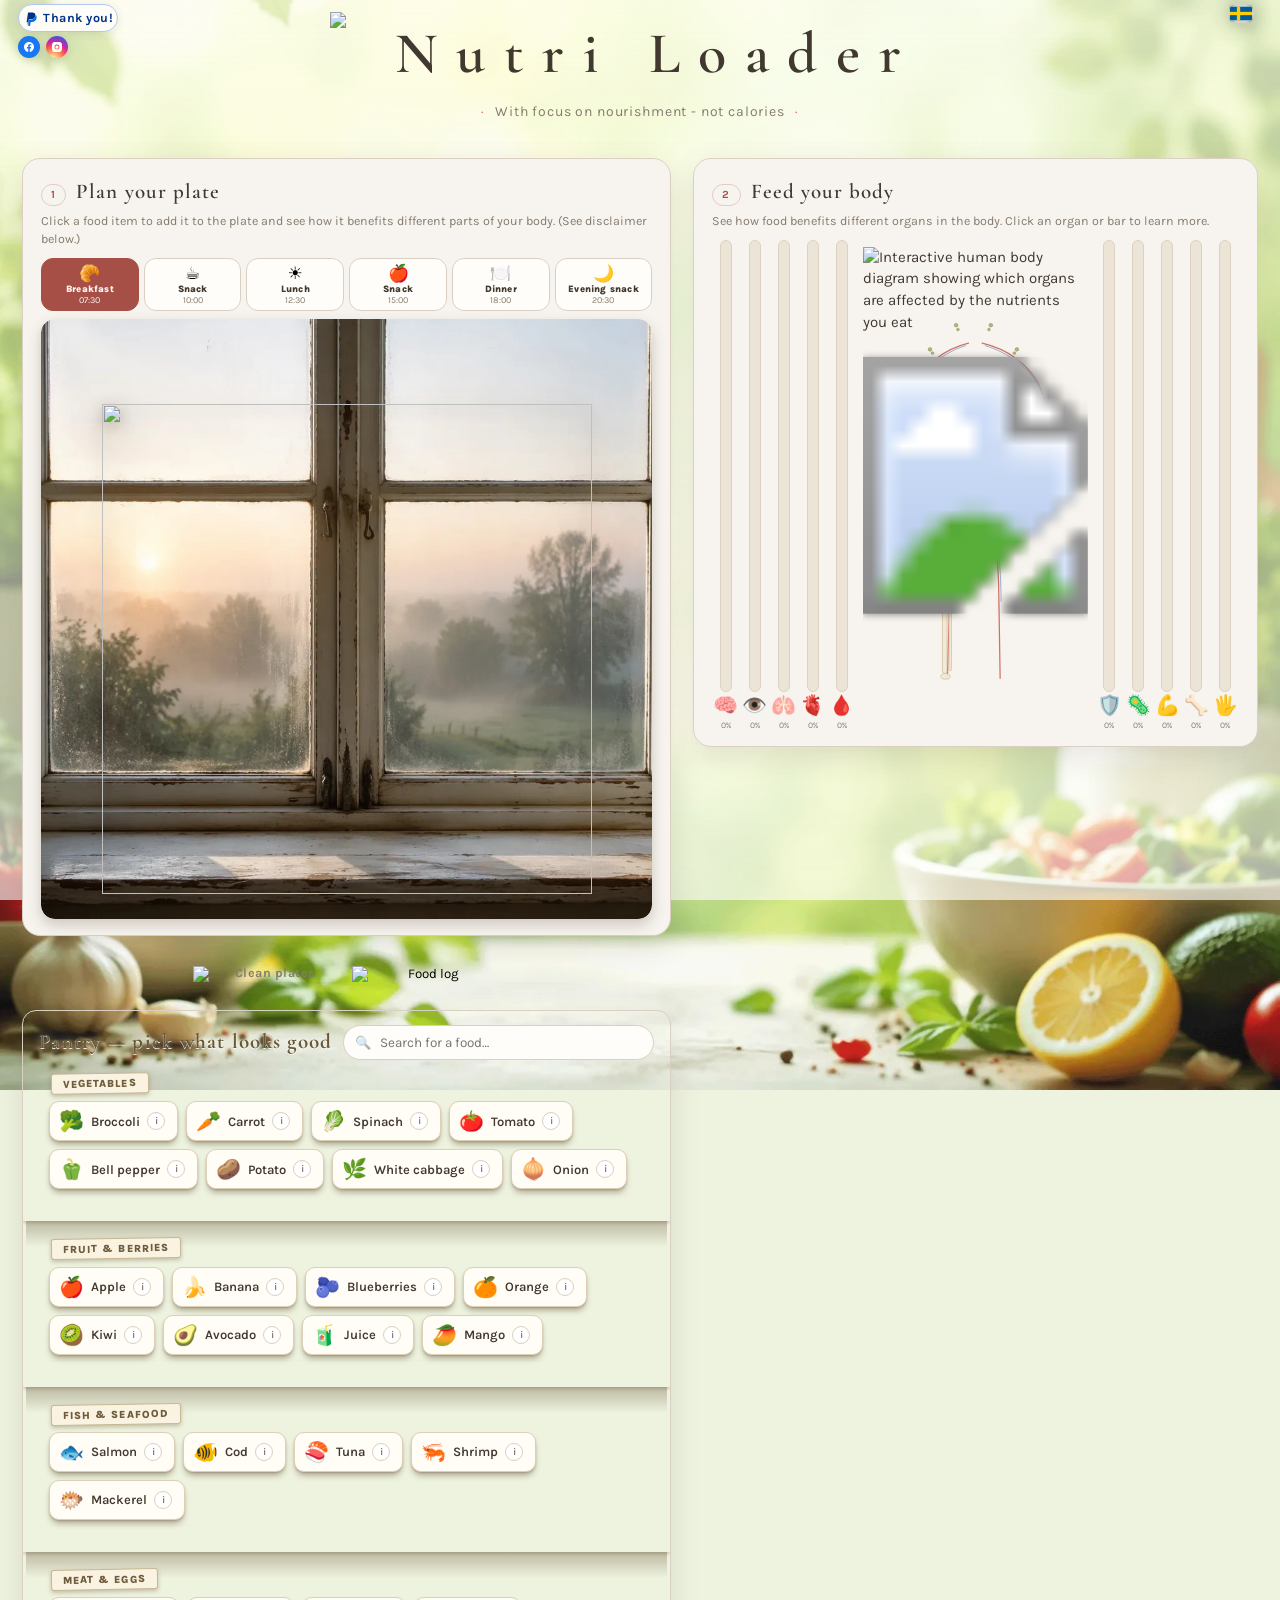
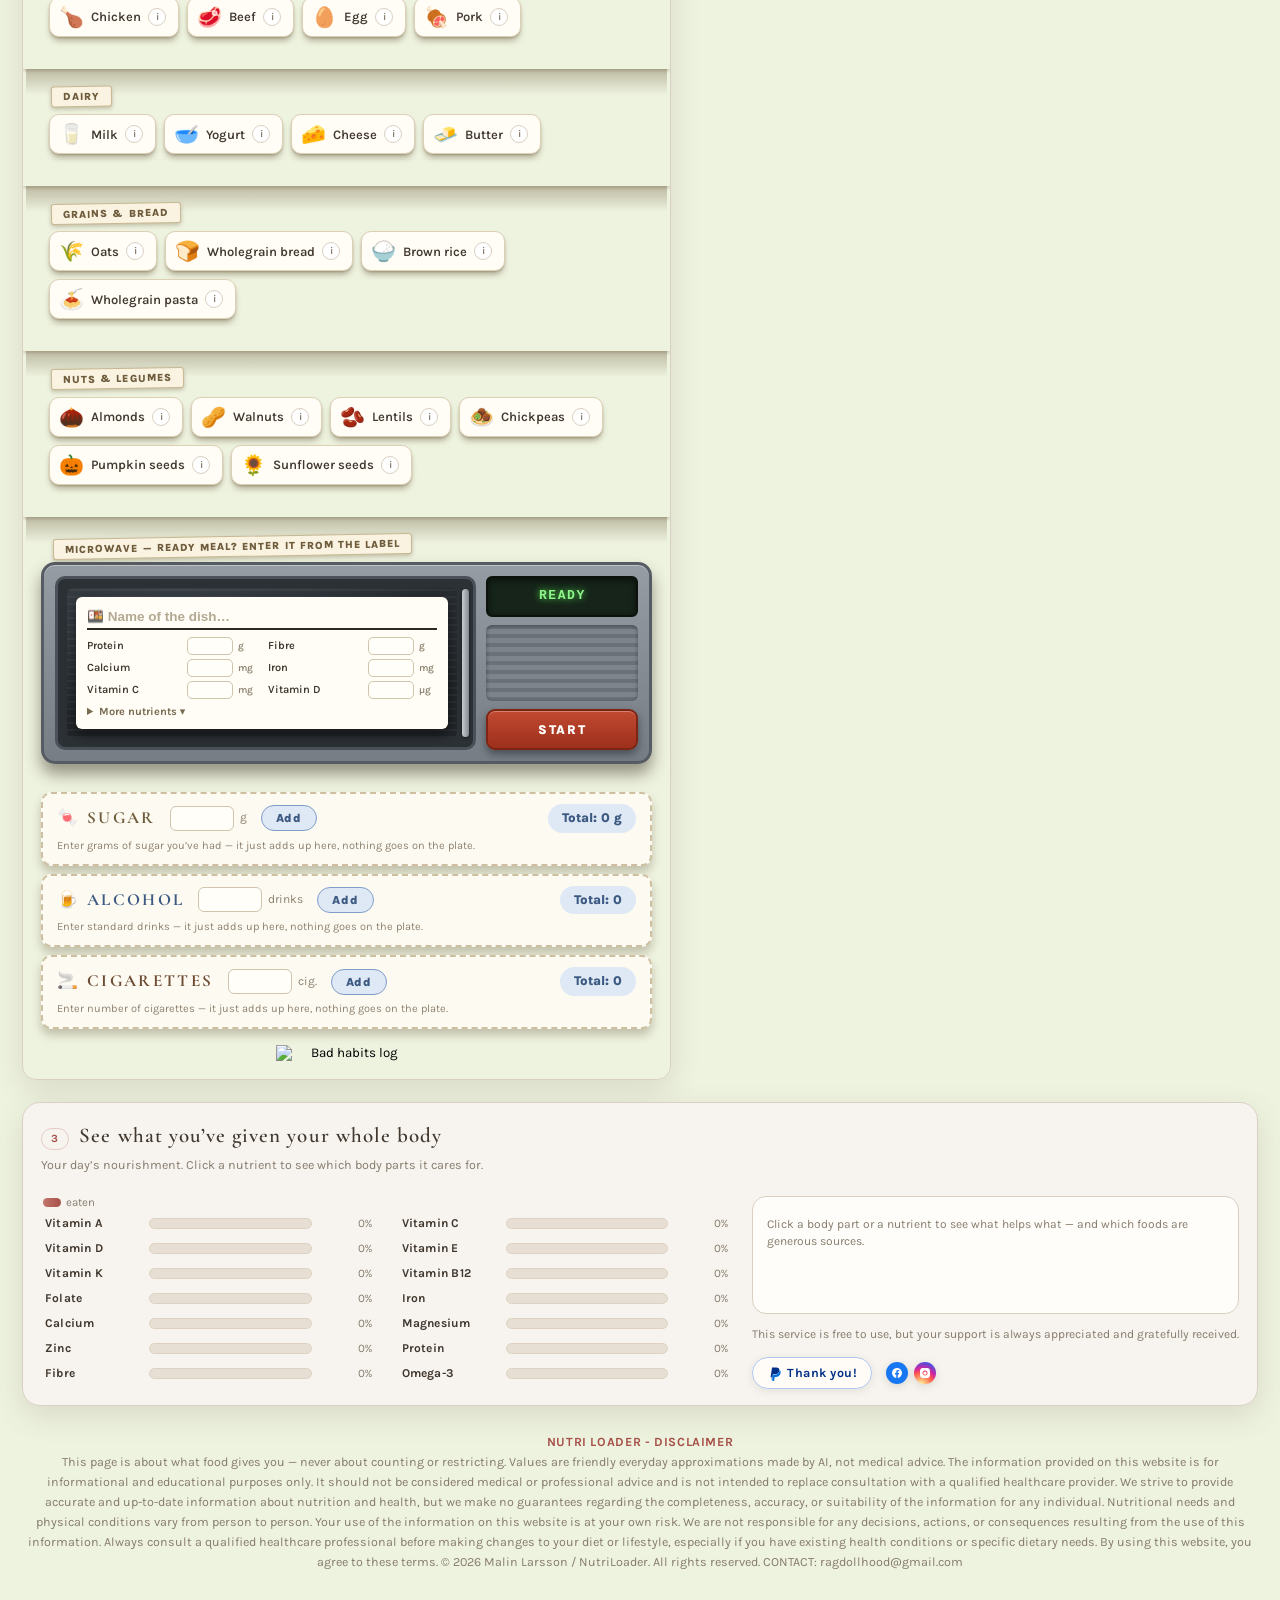
==== index.html @ 76c41213 "Update index.html" ====
<!DOCTYPE html>
<html lang="en" prefix="og: https://ogp.me/ns#">
<head>
<meta charset="UTF-8">
<meta name="viewport" content="width=device-width, initial-scale=1.0">

<!-- ═══════════════════════════════════════════════
     PRIMARY SEO
════════════════════════════════════════════════ -->
<title>NutriLoader – Track Nutrients, Plan Meals & Learn What Food Does to Your Body</title>
<meta name="description" content="NutriLoader is a free nutrition tracker and meal planner. See exactly what nutrients you consume, plan your daily meals, and discover how different foods affect your organs and body — all in one visual, interactive tool.">
<meta name="keywords" content="nutrition tracker, meal planner, nutrient calculator, food nutrition, daily nutrition, macros tracker, vitamins minerals, healthy eating, food diary, calorie tracker, body nutrition, organ health, nutrition education, free nutrition app">
<meta name="author" content="NutriLoader">
<meta name="robots" content="index, follow, max-snippet:-1, max-image-preview:large, max-video-preview:-1">
<link rel="canonical" href="https://www.nutriloader.com">

<!-- ═══════════════════════════════════════════════
     OPEN GRAPH (Facebook, LinkedIn, iMessage, etc.)
════════════════════════════════════════════════ -->
<meta property="og:type" content="website">
<meta property="og:site_name" content="NutriLoader">
<meta property="og:title" content="NutriLoader – Track Nutrients & Learn What Food Does to Your Body">
<meta property="og:description" content="Track your daily nutrient intake, plan meals, and see how food affects your body — organs, vitamins, minerals and more. Free and visual.">
<meta property="og:url" content="https://www.nutriloader.com">
<meta property="og:image" content="https://www.nutriloader.com/images/preview.jpg?v=5">
     <meta property="og:image:url" content="https://www.nutriloader.com/images/preview.jpg?v=5">
     <meta property="og:image:type" content="image/jpeg">
<meta property="og:image:width" content="1200">
<meta property="og:image:height" content="630">
<meta property="og:image:alt" content="NutriLoader – Visual Nutrition Tracker and Meal Planner">
<meta property="og:locale" content="en_US">
<meta property="og:locale:alternate" content="sv_SE">

<!-- ═══════════════════════════════════════════════
     TWITTER / X CARD
════════════════════════════════════════════════ -->
<meta name="twitter:card" content="summary_large_image">
<meta name="twitter:site" content="@nutriloader">
<meta name="twitter:title" content="NutriLoader – Track Nutrients & Learn What Food Does to Your Body">
<meta name="twitter:description" content="Visual nutrition tracker and meal planner. See exactly what nutrients you consume and how food affects your body.">
<meta name="twitter:image" content="https://www.nutriloader.com/images/preview.jpg">
<meta name="twitter:image:alt" content="NutriLoader – Visual Nutrition Tracker and Meal Planner">

<!-- ═══════════════════════════════════════════════
     FAVICONS & ICONS
════════════════════════════════════════════════ -->
<link rel="icon" type="image/png" href="/images/icon.png?v=2">
<link rel="shortcut icon" href="/images/icon.png?v=2">
<link rel="apple-touch-icon" href="/images/icon.png?v=2">
<meta name="msapplication-TileImage" content="/images/icon.png?v=2">
<meta name="msapplication-TileColor" content="#c2766e">
<meta name="theme-color" content="#e9e4dd">

<!-- ═══════════════════════════════════════════════
     STRUCTURED DATA – WebApplication (JSON-LD)
════════════════════════════════════════════════ -->
<script type="application/ld+json">
{
  "@context": "https://schema.org",
  "@type": "WebApplication",
  "name": "NutriLoader",
  "url": "https://www.nutriloader.com",
  "logo": "https://www.nutriloader.com/images/icon.png",
  "image": "https://www.nutriloader.com/images/preview.jpg",
  "description": "NutriLoader is a free, interactive nutrition tracker and meal planner. Track your daily nutrient intake, plan meals by time of day, and learn how different foods affect your organs and body.",
  "applicationCategory": "HealthApplication",
  "operatingSystem": "All",
  "offers": {
    "@type": "Offer",
    "price": "0",
    "priceCurrency": "USD"
  },
  "featureList": [
    "Daily nutrient intake tracking",
    "Meal planning by time of day",
    "Visual organ body map",
    "Macro and micronutrient breakdown",
    "Vitamin and mineral tracking",
    "Food search and pantry",
    "Interactive body effects visualization"
  ],
  "inLanguage": ["en", "sv"],
  "publisher": {
    "@type": "Organization",
    "name": "NutriLoader",
    "url": "https://www.nutriloader.com",
    "logo": "https://www.nutriloader.com/images/icon.png"
  }
}
</script>

<!-- ═══════════════════════════════════════════════
     STRUCTURED DATA – FAQPage (JSON-LD)
════════════════════════════════════════════════ -->
<script type="application/ld+json">
{
  "@context": "https://schema.org",
  "@type": "FAQPage",
  "mainEntity": [
    {
      "@type": "Question",
      "name": "What is NutriLoader?",
      "acceptedAnswer": {
        "@type": "Answer",
        "text": "NutriLoader is a free, visual nutrition tracker and meal planner. You can add foods to your daily plate, see a full nutrient breakdown, and learn how those nutrients affect different organs in your body."
      }
    },
    {
      "@type": "Question",
      "name": "What nutrients does NutriLoader track?",
      "acceptedAnswer": {
        "@type": "Answer",
        "text": "NutriLoader tracks macronutrients (protein, carbohydrates, fat, fiber, sugar) as well as micronutrients including vitamins (A, B1, B2, B6, B12, C, D, E, K, folate) and minerals (iron, calcium, magnesium, potassium, zinc, selenium)."
      }
    },
    {
      "@type": "Question",
      "name": "Is NutriLoader free to use?",
      "acceptedAnswer": {
        "@type": "Answer",
        "text": "Yes, NutriLoader is completely free to use in your browser with no login required."
      }
    },
    {
      "@type": "Question",
      "name": "How does NutriLoader show how food affects my body?",
      "acceptedAnswer": {
        "@type": "Answer",
        "text": "NutriLoader features an interactive body map showing organs such as the heart, liver, kidneys, brain, and muscles. When you add food to your plate, the relevant organs light up to show which nutrients from that food benefit which parts of your body."
      }
    }
  ]
}
</script>

<!-- ═══════════════════════════════════════════════
     PERFORMANCE & FONTS
════════════════════════════════════════════════ -->
<link rel="preconnect" href="https://fonts.googleapis.com">
<link rel="preconnect" href="https://fonts.gstatic.com" crossorigin>
<link href="https://fonts.googleapis.com/css2?family=Cormorant+Garamond:wght@500;600;700&family=Karla:wght@400;500;700&display=swap" rel="stylesheet">
<style>
.sr-only{position:absolute;width:1px;height:1px;padding:0;margin:-1px;overflow:hidden;clip:rect(0,0,0,0);white-space:nowrap;border:0}
:root{
  --bg:#e9e4dd;
  --panel:#f7f4ef;
  --panel-deep:#efe9e1;
  --ink:#41382f;
  --ink-soft:#867b6d;
  --line:#d9d0c3;
  --rose:#c2766e;
  --rose-soft:#e6cbc5;
  --rose-deep:#a64f47;
  --vein:#5d7390;
  --bone:#e3d6c2;
  --good:#7d8f6c;
  --shadow:0 10px 30px rgba(85,70,55,.14);
}
*{box-sizing:border-box;margin:0;padding:0}
html,body{background:var(--bg);color:var(--ink);font-family:'Karla',system-ui,sans-serif;font-size:15px;line-height:1.45}
body{background:#eef3df url("images/background-green.jpg") center/cover no-repeat fixed;
  min-height:100vh;padding-bottom:60px;position:relative}
#bgFood{position:fixed;inset:0;pointer-events:none;z-index:0;
  background:linear-gradient(180deg,rgba(255,255,252,.46) 0%,rgba(255,255,250,.24) 38%,rgba(255,255,250,.40) 100%)}
header,.layout,#pantry,footer{position:relative;z-index:1}
button{font-family:inherit;cursor:pointer}

/* organ hover: enlarge + label */
g.organ .hoverpart{opacity:0;transform:scale(1);transition:opacity .16s ease, transform .22s ease;
  transform-box:fill-box;transform-origin:center;pointer-events:none;
  fill:rgba(166,79,71,.17);stroke:#a8332e;stroke-width:2.5;mix-blend-mode:multiply}
g.organ .hoverpart.strokehov{fill:none;stroke-width:10;stroke:rgba(168,35,30,.55)}
g.organ.hov .hoverpart, g.organ.hovsel .hoverpart{opacity:1;transform:scale(1.6)}
g.organ.hovsel .hoverpart{transform:scale(1.7)}
g.organ .hoverimg{opacity:0;transform:scale(1);transition:opacity .16s ease, transform .22s ease;
  transform-box:fill-box;transform-origin:center;pointer-events:none;
  filter:drop-shadow(0 4px 12px rgba(0,0,0,.4))}
/* organ images are full-body sized (same box as body.png), so hover just fades them in
   with a subtle scale rather than the large enlarge used for small icons */
g.organ.hov .hoverimg, g.organ.hovsel .hoverimg{opacity:1;transform:scale(1.03)}
g.organ.hovsel .hoverimg{transform:scale(1.05)}
g.organ[data-organ="brain"] .hoverimg{opacity:1}
/* the hover images are full-body canvases (0,0–724,1536) with each organ's art positioned
   at its real anatomical spot; scaling from the canvas center (default) drags high-up organs
   (brain/eyes/lungs/heart) further upward, so each gets its own origin near its actual position */
g.organ[data-organ="brain"] .hoverimg{transform-origin:50% 6%}
g.organ[data-organ="eyes"] .hoverimg{transform-origin:50% 9%}
g.organ[data-organ="lungs"] .hoverimg{transform-origin:50% 27%}
g.organ[data-organ="heart"] .hoverimg{transform-origin:50% 28%}
/* bigger hover-zoom for these organs specifically */
g.organ[data-organ="eyes"].hov .hoverimg, g.organ[data-organ="eyes"].hovsel .hoverimg,
g.organ[data-organ="brain"].hov .hoverimg, g.organ[data-organ="brain"].hovsel .hoverimg{transform:scale(1.18)}
g.organ[data-organ="eyes"].hovsel .hoverimg,
g.organ[data-organ="brain"].hovsel .hoverimg{transform:scale(1.24)}
/* extra-large hover-zoom for heart, lungs and gut */
g.organ[data-organ="lungs"].hov .hoverimg, g.organ[data-organ="lungs"].hovsel .hoverimg,
g.organ[data-organ="gut"].hov .hoverimg, g.organ[data-organ="gut"].hovsel .hoverimg,
g.organ[data-organ="heart"].hov .hoverimg, g.organ[data-organ="heart"].hovsel .hoverimg{transform:scale(1.45)}
g.organ[data-organ="lungs"].hovsel .hoverimg,
g.organ[data-organ="gut"].hovsel .hoverimg,
g.organ[data-organ="heart"].hovsel .hoverimg{transform:scale(1.6)}
#organLabel{position:fixed;z-index:70;pointer-events:none;display:none;
  background:var(--ink);color:#fdf6ee;padding:6px 14px;border-radius:999px;
  font-size:13.5px;font-weight:700;letter-spacing:.03em;box-shadow:0 6px 18px rgba(0,0,0,.3);white-space:nowrap}
#organPin{position:absolute;z-index:6;display:none;
  background:#1b1712;border:1px solid #1b1712;border-radius:3px;padding:2px 11px;
  font-size:10.5px;font-weight:800;letter-spacing:.1em;color:#fff;text-transform:uppercase;
  box-shadow:0 2px 4px rgba(90,70,40,.30);transform:rotate(-1deg);white-space:nowrap}

/* qty badge + popovers */
.plate-item .qty{
  border:1px solid var(--rose-soft);background:#fdf3ef;color:var(--rose-deep);
  border-radius:999px;padding:2px 8px;font-size:11px;font-weight:700;line-height:1;white-space:nowrap}
.plate-item .qty:hover{background:var(--rose-soft)}
#qtyPop,#foodPop,#pantryQtyPop{
  position:fixed;z-index:60;background:#fffdf8;border:1px solid var(--line);border-radius:14px;
  box-shadow:0 12px 30px rgba(85,60,40,.25);padding:12px 16px;width:240px;display:none}
#qtyPop.open,#foodPop.open,#pantryQtyPop.open{display:block}
#qtyPop h4,#foodPop h4,#pantryQtyPop h4{font-size:13px;font-weight:700;letter-spacing:.03em;color:var(--ink);margin-bottom:2px;padding-right:20px}
#qtyPop .qlabel,#pantryQtyPop .qlabel{font-size:16px;font-weight:700;color:var(--rose-deep);margin-bottom:8px}
#qtyPop input[type=range],#pantryQtyPop input[type=range]{width:100%;accent-color:var(--rose-deep)}
#qtyPop .ticks,#pantryQtyPop .ticks{display:flex;justify-content:space-between;font-size:10.5px;color:var(--ink-soft);margin-top:2px}
#qtyPop .popClose,#pantryQtyPop .popClose{
  position:absolute;top:9px;right:9px;width:18px;height:18px;border-radius:50%;
  border:1px solid var(--line);background:rgba(255,255,255,.95);font-size:9px;line-height:1;
  display:grid;place-items:center;color:var(--ink-soft);box-shadow:0 1px 3px rgba(0,0,0,.15);cursor:pointer}
#qtyPop .popClose:hover,#pantryQtyPop .popClose:hover{color:var(--rose-deep);border-color:var(--rose-soft)}
#pantryQtyPop .addBtn{margin-top:10px;width:100%;border:1px solid var(--rose-soft);background:#fbeee9;color:var(--rose-deep);
  border-radius:999px;padding:7px 0;font-size:12.5px;font-weight:700;display:flex;align-items:center;justify-content:center;gap:6px}
#pantryQtyPop .addBtn:hover{background:var(--rose-soft)}
#qtyPop .qtyBtnRow{margin-top:10px;display:flex;gap:8px}
#qtyPop .qtyBtnRow button{flex:1;border-radius:999px;padding:7px 0;font-size:12px;font-weight:700;
  display:flex;align-items:center;justify-content:center;gap:6px;cursor:pointer}
#qtyPop .qtyOkBtn{border:1px solid #2f9e52;background:#2f9e52;color:#fff}
#qtyPop .qtyOkBtn:hover{opacity:.9}
#qtyPop .qtyRemoveBtn{border:1px solid var(--line);background:#fbeee9;color:var(--rose-deep)}
#qtyPop .qtyRemoveBtn:hover{background:var(--rose-soft);border-color:var(--rose-soft)}
#qtyPop .qtyRemoveIc{font-size:13px;line-height:1}
#pantryQtyPop .addBtn .plateIc{font-size:14px;line-height:1}
#foodPop .sub{font-size:11.5px;color:var(--ink-soft);margin-bottom:8px}
#foodPop .nrow{display:grid;grid-template-columns:92px 1fr 34px;gap:6px;align-items:center;font-size:11.5px;margin-bottom:4px}
#foodPop .nrow .tk{height:7px;border-radius:99px;background:#efe6d8;overflow:hidden}
#foodPop .nrow .tk i{display:block;height:100%;border-radius:99px;background:linear-gradient(90deg,var(--rose),var(--rose-deep))}
#foodPop .nrow .pv{text-align:right;color:var(--ink-soft);font-variant-numeric:tabular-nums}
#foodPop .orgs{display:flex;flex-wrap:wrap;gap:5px;margin-top:7px}
#foodPop .orgs span{background:var(--panel-deep);border:1px solid var(--line);border-radius:999px;padding:2px 9px;font-size:11px}
#foodPop .addBtn{margin-top:10px;width:100%;border:1px solid var(--rose-soft);background:#fbeee9;color:var(--rose-deep);
  border-radius:999px;padding:7px 0;font-size:12.5px;font-weight:700}
#foodPop .addBtn:hover{background:var(--rose-soft)}
#infoCard li.src{cursor:pointer;transition:transform .12s ease}
#infoCard li.src:hover{border-color:var(--rose);background:#fbeee9;transform:translateY(-1px)}
#infoCard .tip{margin-top:7px;font-size:11px;color:var(--ink-soft);font-style:italic}


/* food flying from pantry to plate */
.flyfood{position:fixed;z-index:90;font-size:30px;pointer-events:none;
  will-change:transform;
  filter:drop-shadow(0 5px 6px rgba(40,25,10,.4))}
/* search */
#pantryHead{display:flex;flex-wrap:wrap;gap:10px;align-items:center;justify-content:space-between;margin-bottom:2px}
#searchWrap{position:relative;flex:1;min-width:220px;max-width:340px}
#foodSearch{width:100%;border:1px solid var(--line);border-radius:999px;background:#fffdf9;
  padding:9px 16px 9px 36px;font-family:inherit;font-size:13.5px;color:var(--ink);outline:none}
#foodSearch:focus{border-color:var(--rose)}
#searchWrap::before{content:"🔍";position:absolute;left:12px;top:50%;transform:translateY(-50%);font-size:13px;opacity:.6}
#searchResults{position:absolute;top:calc(100% + 6px);left:0;right:0;background:#fffdf8;border:1px solid var(--line);
  border-radius:12px;box-shadow:0 12px 28px rgba(85,60,40,.22);overflow:hidden;display:none;z-index:40}
#searchResults.open{display:block}
#searchResults button{display:flex;width:100%;align-items:center;gap:8px;border:0;background:none;
  padding:8px 14px;font-size:13px;text-align:left;color:var(--ink)}
#searchResults button:hover{background:#fbeee9}
#searchResults button .cat{margin-left:auto;font-size:11px;color:var(--ink-soft)}
#searchResults .none{padding:9px 14px;font-size:12.5px;color:var(--ink-soft);font-style:italic}
.chip{position:relative}
.chip .info{width:18px;height:18px;border-radius:50%;border:1px solid var(--line);background:#fff;
  font-size:10px;font-weight:700;color:var(--ink-soft);display:grid;place-items:center;line-height:1;padding:0}
.chip .info:hover{color:var(--rose-deep);border-color:var(--rose-soft);background:#fbeee9}
@keyframes chipflash{0%,100%{box-shadow:0 2px 6px rgba(85,70,55,.08)}40%{box-shadow:0 0 0 5px rgba(194,118,110,.4)}}
.chip.flash{animation:chipflash 1.4s ease 2}

/* ---------- header ---------- */
header{position:relative;text-align:center;padding:12px 70px 10px}
header h1{
  font-family:'Cormorant Garamond',Georgia,serif;font-weight:600;
  font-size:clamp(34px,5.4vw,58px);letter-spacing:.32em;text-indent:.32em;
  color:var(--ink)}
header h1 em{font-style:normal;color:var(--rose-deep)}
.tagline{margin-top:6px;color:var(--ink-soft);letter-spacing:.06em;font-size:14px}
.tagline::before,.tagline::after{content:"·";margin:0 10px;color:var(--rose)}
#topLeftBtns{position:absolute;top:4px;left:18px;z-index:200;display:flex;flex-direction:column;gap:2px}
  #langLbl {
  display: none;
}
#resetBtnTop{border:1px solid var(--line);background:#fffdf9f2;
  border-radius:999px;padding:4px 4px;font-size:12.5px;font-weight:700;
  letter-spacing:.04em;color:var(--ink-soft);box-shadow:0 2px 8px rgba(85,70,55,.12);cursor:pointer;
  transition:transform .15s ease}
#resetBtnTop:hover{color:var(--rose-deep);border-color:var(--rose-soft);transform:scale(1.6);position:relative;z-index:10}
#donateBtn{display:flex;align-items:center;gap:6px;border:1px solid #b0c8f0;background:#fffdf9f2;
  border-radius:999px;padding:4px 4px;font-size:12.5px;font-weight:700;
  letter-spacing:.04em;color:#003087;box-shadow:0 2px 8px rgba(85,70,55,.12);
  text-decoration:none;white-space:nowrap}
#donateBtn:hover{background:#e8f0fc;border-color:#0070e0}
#donateBtn2{display:flex;align-items:center;gap:6px;border:1px solid #b0c8f0;background:#fffdf9f2;
  border-radius:999px;padding:6px 14px;font-size:12.5px;font-weight:700;
  letter-spacing:.04em;color:#003087;box-shadow:0 2px 8px rgba(85,70,55,.12);
  text-decoration:none;white-space:nowrap;transition:transform .15s ease}
#donateBtn2:hover{background:#e8f0fc;border-color:#0070e0;transform:scale(1.06)}
.shareRow{display:flex;align-items:center;gap:6px}
.shareIconBtn{display:inline-flex;align-items:center;justify-content:center;
  width:22px;height:22px;border-radius:999px;flex-shrink:0;
  box-shadow:0 2px 8px rgba(85,70,55,.18);transition:transform .15s ease;color:#fff}
.shareIconBtn:hover{transform:translateY(-1px)}
.shareIconBtn:active{transform:scale(.92)}
.shareIconBtn svg{width:12px;height:12px;display:block}
.shareIconBtn.shareFb{background:#1877F2}
.shareIconBtn.shareIg{background:radial-gradient(circle at 30% 107%,#fdf497,#fdf497 5%,#fd5949 45%,#d6249f 60%,#285AEB 90%)}
#topLeftBtns .shareRow{margin-top:2px}
#supportRow .shareRow{gap:6px}
#langBtn{
  position:absolute;top:4px;right:26px;display:flex;align-items:center;gap:8px;
  border:1px solid var(--line);background:var(--panel);border-radius:999px;
  padding:1px 1px;font-size:13px;font-weight:700;letter-spacing:.04em;color:var(--ink);
  box-shadow:0 3px 10px rgba(85,70,55,.10);transition:transform .15s ease;
  z-index: 9000;}
#langBtn:hover{transform:translateY(-1px)}
#langBtn .flag{width:22px;height:15px;border-radius:2px;overflow:hidden;display:block;cursor:pointer;box-shadow:0 0 0 1px rgba(0,0,0,.12)}

/* ---------- layout ---------- */
.layout{
  display:grid;grid-template-columns:1.15fr 1fr;gap:22px;
  max-width:1280px;margin:26px auto 0;padding:0 22px;align-items:start}
.body-col{position:sticky;top:22px;}
.leftcol{display:flex;flex-direction:column;gap:22px;min-width:0}
#nutriSection{max-width:1280px;margin:22px auto 0;padding:0 22px;position:relative;z-index:1}
#nutriWide{width:100%}
#nutriBody{display:grid;grid-template-columns:1.25fr .85fr;gap:20px;align-items:start}
#bars{display:grid;grid-template-columns:1fr 1fr;column-gap:22px;row-gap:7px;margin-top:4px}
.col{background:var(--panel);border:1px solid var(--line);border-radius:18px;
  box-shadow:var(--shadow);padding:18px 18px 16px;display:flex;flex-direction:column;min-width:0}
.col h2{
  font-family:'Cormorant Garamond',Georgia,serif;font-weight:600;font-size:21px;
  letter-spacing:.05em;display:flex;align-items:baseline;gap:10px;margin-bottom:4px}
.col h2 .step{
  font-family:'Karla';font-size:11px;font-weight:700;color:var(--rose-deep);
  border:1px solid var(--rose-soft);border-radius:999px;padding:2px 9px;letter-spacing:.12em}
.hint{color:var(--ink-soft);font-size:12.5px;margin-bottom:10px}

/* ---------- meals ---------- */
#mealTabs{display:grid;grid-template-columns:repeat(6,1fr);gap:5px;margin-bottom:8px}
.mealTab{border:1px solid var(--line);background:#fffdf9;border-radius:12px;padding:6px 2px 5px;
  display:flex;flex-direction:column;align-items:center;gap:1px;position:relative;transition:transform .12s ease}
.mealTab:hover{transform:translateY(-1px)}
.mealTab .ic{font-size:17px;line-height:1}
.mealTab .nm{font-size:9.5px;font-weight:800;letter-spacing:.02em;color:var(--ink);white-space:nowrap}
.mealTab .tm{font-size:9px;color:var(--ink-soft)}
.mealTab.active{background:var(--rose-deep);border-color:var(--rose-deep)}
.mealTab.active .nm,.mealTab.active .tm{color:#fdf4ef}
.mealTab .cnt{position:absolute;top:-6px;right:-4px;background:var(--good);color:#fff;border-radius:999px;
  min-width:17px;height:17px;font-size:10px;font-weight:800;display:grid;place-items:center;padding:0 4px;
  box-shadow:0 2px 5px rgba(0,0,0,.25)}
/* window photo is set as #plateZone background by JS */

/* ---------- plate in front of the time-of-day window ---------- */
#plateZone{position:relative;height:600px;flex:0 0 auto;border-radius:14px;overflow:hidden;
  box-shadow:0 6px 14px rgba(60,40,20,.22), inset 0 0 0 1px rgba(255,255,255,.25);
  transition:outline .2s}
#plateZone.dragover{outline:3px dashed var(--rose);outline-offset:-10px}
#plateZoneBg{position:absolute;inset:0;border-radius:14px;
  background-size:cover;background-position:center;z-index:0;pointer-events:none}
#plateZone .plate-photo{position:absolute;left:50%;top:55%;transform:translate(-50%,-50%);
  width:46%;object-fit:fill;transition:width .45s ease, height .45s ease;
  z-index:1;pointer-events:none;
  filter:drop-shadow(0 16px 22px rgba(60,40,20,.45)) drop-shadow(0 4px 8px rgba(60,40,20,.3))}
#plateItems{position:absolute;inset:0;z-index:2;pointer-events:none;}
#plateItems .plate-item{pointer-events:auto;}
#plateItems .plate-item *{pointer-events:auto;}
.plate-item{
  position:absolute;transform:translate(-50%,-50%);
  display:flex;flex-direction:column;align-items:center;gap:0;
  background:none;border:none;box-shadow:none;padding:0;
  cursor:default;user-select:none;z-index:3;
  transition:transform .18s ease}
.plate-item:not(.eaten){animation:none}
.plate-item:hover{transform:translate(-50%,-50%) scale(1.12);z-index:10;animation:eat-pulse 2.4s ease-in-out infinite}
.plate-item:active{cursor:grabbing}
.plate-item .rowline{display:flex;align-items:center;gap:0}
/* Eaten emoji */
.plate-item.eaten .em{
  filter:drop-shadow(0 3px 6px rgba(60,30,15,.35)) drop-shadow(0 0 8px rgba(100,130,70,.8))}
.plate-item.eaten .em-wrap{position:relative;display:inline-block}
@keyframes eat-pulse{
  0%,100%{transform:translate(-50%,-50%) scale(1)}
  50%{transform:translate(-50%,-50%) scale(1.07)}
}
.plate-item .foodicon{
  position:relative;width:72px;height:72px;background:none;border:none;padding:0;
  display:grid;place-items:center;cursor:pointer}
.plate-item .foodicon .em{font-size:46px;line-height:1;z-index:1;
  filter:drop-shadow(0 3px 6px rgba(60,30,15,.35))}
/* Name curves right above the food, halfway around it */
.plate-item .nmArc{position:absolute;inset:0;width:100%;height:100%;overflow:visible;pointer-events:none;z-index:2}
.plate-item .nmtx{
  fill:#3a3025;font-weight:800;letter-spacing:.03em;
  paint-order:stroke fill;stroke:#fff;stroke-width:3px;stroke-linejoin:round}
.plate-item .qty{
  box-shadow:0 1px 4px rgba(60,40,20,.18);
  border:1px solid var(--rose-soft);background:#fdf3ef;color:var(--rose-deep);
  padding:2px 8px;font-size:10px;font-weight:700;border-radius:999px;margin-top:-7px;margin-bottom:3px;white-space:nowrap}

/* ---------- body ---------- */
#bodyZone{position:relative;flex:1;min-height:420px;display:flex;flex-direction:column;justify-content:center;border-radius:14px;transition:background .2s}
#bodyZone.dragover{background:rgba(125,143,108,.10);outline:2px dashed var(--good);outline-offset:-8px}
#bodyWrap{position:relative;aspect-ratio:724/1536;margin:0 auto;flex:0 1 auto;min-width:0;width:100%;max-width:272px;max-height:580px;height:auto}
#bodyWrap img{width:100%;height:100%;object-fit:contain;display:block;
  -webkit-mask-image:radial-gradient(ellipse 96% 98% at 50% 50%, #000 88%, transparent 100%);
  mask-image:radial-gradient(ellipse 96% 98% at 50% 50%, #000 88%, transparent 100%)}
#bodyWrap svg{position:absolute;inset:0;width:100%;height:100%}
.organ-hit{fill:transparent;cursor:pointer}
.organ-hit:hover{fill:rgba(194,118,110,.10)}
g.organ.pulse .fillpart{animation:pulse 1.1s ease-in-out infinite}
g.organ.sel .fillpart{filter:drop-shadow(0 0 5px rgba(166,79,71,.8))}
@keyframes pulse{0%,100%{opacity:1}50%{opacity:.45}}
@media (prefers-reduced-motion: reduce){
  g.organ.pulse .fillpart{animation:none}
  *{transition:none!important}
}


#bodyInfoCard{display:none;margin-top:40px;background:#fffdf9;border:1px solid var(--line);border-radius:12px;
  padding:12px 14px;font-size:13px}
#bodyInfoCard h3{font-family:'Cormorant Garamond',serif;font-size:18px;font-weight:700;margin-bottom:2px}
#bodyInfoCard ul{list-style:none;margin:4px 0;display:flex;flex-wrap:wrap;gap:5px}
#bodyInfoCard li{background:#f6f1e8;border:1px solid var(--line);border-radius:999px;padding:3px 10px;font-size:12px}
#bodyInfoCard li.src{cursor:pointer}
#bodyInfoCard li.src:hover{border-color:var(--rose-soft);background:#fdf3ef}
#bodyInfoCard li.cap-full{background:#eaf3e2;border-color:#b9d2a2;color:#4a6338}
#bodyInfoCard li.cap-full b{color:#3e5a2c}
#bodyInfoCard .cap-check{color:var(--good);font-weight:800;margin-right:2px}
#bodyInfoCard .cap-note{width:100%;font-size:11px;color:var(--ink-soft);font-style:italic;margin-top:2px;background:none;border:none;padding:2px 0 0}
#bodyInfoCard .sub{color:var(--ink-soft);font-size:12.5px;margin:2px 0 6px}
#bodyInfoCard .tip{font-size:11px;color:var(--ink-soft);margin-top:6px;font-style:italic}
/* vertical organ-level bars beside the body */
#bodyFlex{position:relative;display:flex;align-items:center;justify-content:center;gap:8px;flex:0 0 auto;min-height:420px}
.organBars{display:flex;gap:4px;align-items:stretch;height:490px;max-height:100%;padding:0 1px;flex:0 0 auto}
.obar{display:flex;flex-direction:column;align-items:center;gap:3px;background:none;border:none;width:25px;padding:0;cursor:pointer;flex:0 0 auto}
.obar .otrack{position:relative;flex:1;width:12px;min-height:150px;border-radius:99px;
  background:#ece4d6;border:1px solid #ddd2c2;overflow:hidden}
.obar .ogfill,.obar .oefill{position:absolute;left:0;right:0;bottom:0;transition:height .5s ease}
.obar .ogfill{background:repeating-linear-gradient(135deg,#d9b6af 0 4px,#e8ccc6 4px 8px)}
.obar .oefill{background:linear-gradient(180deg,var(--rose) 0%,var(--rose-deep) 100%)}
.obar .oem{font-size:20px;line-height:1.1}
.obar .opc{font-size:8.5px;color:var(--ink-soft);font-variant-numeric:tabular-nums}
.obar:hover .otrack{border-color:var(--rose)}
.obar.sel .otrack{outline:2px solid var(--rose-deep);outline-offset:1px}
.obar.pulse .oefill{animation:pulse 1.1s ease-in-out infinite}
@media (max-width:680px){
  #bodyFlex{
    display:grid;
    grid-template-columns:1fr auto;
    grid-template-rows:1fr 1fr;
    grid-template-areas:"body bars1" "body bars2";
    align-items:stretch;
    justify-content:center;
    column-gap:10px;
    row-gap:6px;
    height:auto;
    min-height:0;
  }
  #bodyWrap{grid-area:body;width:100%;max-width:none;max-height:none;margin:0}
  #obarsL{grid-area:bars1}
  #obarsR{grid-area:bars2}
  .organBars{height:100%;gap:3px;padding:0}
  .obar{width:auto;flex:1 1 0;min-width:0;height:100%}
  .obar .otrack{flex:1 1 auto;min-height:0;width:9px}
  .obar .oem{font-size:13px}
  .obar .opc{font-size:7.5px}
  #organPin{font-size:11.5px;padding:4px 13px}
  #bodyInfoCard{margin-top:10px}
}

/* ---------- microwave: add a ready meal from its label ---------- */
#microwave{margin:18px 2px 10px}
#badHabitsImg{display:block;max-width:300px;height:auto;margin:14px auto}
.mw-tag{display:inline-block;margin:0 0 5px 12px;background:#faf3e1;border:1px solid #c7b893;border-radius:3px;
  padding:2px 11px;font-size:10.5px;font-weight:800;letter-spacing:.1em;color:#6e5c3c;
  box-shadow:0 2px 4px rgba(90,70,40,.30);transform:rotate(-1deg)}
.mw-body{display:flex;gap:10px;background:linear-gradient(180deg,#959ca4 0%,#767d85 100%);
  border:3px solid #565c63;border-radius:14px;padding:11px;
  box-shadow:0 10px 16px rgba(40,30,15,.45), inset 0 1px 0 rgba(255,255,255,.4)}
.mw-door{flex:1.5;background:#2c3136;border:3px solid #4a5158;border-radius:10px;padding:9px 16px 9px 9px;position:relative;min-width:0}
.mw-door::after{content:"";position:absolute;right:4px;top:10px;bottom:10px;width:7px;border-radius:4px;
  background:linear-gradient(90deg,#c6ccd2,#83898f);box-shadow:0 1px 3px rgba(0,0,0,.5)}
.mw-glass{border-radius:6px;padding:9px;
  background:
    repeating-linear-gradient(0deg, rgba(255,255,255,.045) 0 2px, rgba(0,0,0,0) 2px 7px),
    radial-gradient(130% 110% at 28% 16%, #3d444b 0%, #22262a 70%)}
.mw-label{background:#fffdf6;border-radius:6px;padding:9px 11px;box-shadow:0 5px 14px rgba(0,0,0,.55)}
.mw-label .mw-name{width:100%;border:none;border-bottom:2px solid #2d2a24;background:none;
  font-weight:800;font-size:13.5px;color:var(--ink);padding:2px 0 4px;margin-bottom:7px;outline:none}
.mw-label .mw-name::placeholder{color:#b3a892;font-weight:600}
.mw-grid{display:grid;grid-template-columns:1fr 1fr;gap:4px 12px}
.mw-row{display:flex;align-items:center;gap:5px;font-size:11px;font-weight:600;color:#3c352b}
.mw-row span.nl{flex:1;white-space:nowrap;overflow:hidden;text-overflow:ellipsis}
.mw-inp-wrap{display:flex;align-items:center;gap:5px;flex:0 0 auto}
.mw-row input{width:46px;border:1px solid #cfc4ad;border-radius:5px;padding:2px 4px;font-size:11.5px;text-align:right;background:#fffef9}
.mw-row span.un{color:#8d8270;font-size:10px;width:18px}
.mw-more{margin-top:5px}
.mw-more summary{font-size:11px;font-weight:700;color:#7a6c52;cursor:pointer}
.mw-more .mw-grid{margin-top:5px}
.mw-panel{width:152px;flex:0 0 auto;display:flex;flex-direction:column;gap:8px}
.mw-lcd{background:#16241a;color:#8ef58a;font-family:'Courier New',monospace;font-weight:700;letter-spacing:.12em;
  text-align:center;padding:9px 6px;border-radius:6px;border:2px solid #0d130c;font-size:13px;
  text-shadow:0 0 7px #56e84e;box-shadow:inset 0 2px 6px rgba(0,0,0,.6)}
.mw-vents{flex:1;border-radius:6px;min-height:30px;
  background:repeating-linear-gradient(0deg,#6a7178 0 4px,#7d848c 4px 9px);box-shadow:inset 0 1px 4px rgba(0,0,0,.35)}
#mwStart{background:linear-gradient(180deg,#c14a31,#9d2f1c);color:#fff;font-weight:900;letter-spacing:.14em;
  border:2px solid #7e2413;border-radius:9px;padding:11px 6px;font-size:13px;
  box-shadow:0 4px 8px rgba(0,0,0,.4), inset 0 1px 0 rgba(255,255,255,.3);cursor:pointer}
#mwStart:hover{filter:brightness(1.1)}
#mwStart:active{transform:translateY(1px)}
@media (max-width:680px){
  .mw-body{flex-direction:column}
  .mw-panel{width:100%;flex-direction:row;align-items:stretch}
  .mw-panel .mw-lcd{flex:1}
  .mw-panel .mw-vents{display:none}
  #mwStart{flex:1}
  .mw-row{flex-direction:column;align-items:flex-start;gap:2px}
  .mw-row span.nl{white-space:normal;max-width:100%}
  .mw-inp-wrap{align-self:stretch}
}

/* ---------- sugar tally (not added to the plate) ---------- */
#viceBoxes{margin:14px 2px 12px;display:flex;flex-direction:column;gap:8px}
.sg-body{background:#fdfaf2;border:2px dashed #cdbf9f;border-radius:10px;padding:10px 14px;
  display:flex;flex-wrap:wrap;align-items:center;gap:8px 14px;
  box-shadow:0 6px 10px rgba(60,40,15,.25)}
.sg-name{font-family:'Cormorant Garamond',serif;font-weight:700;font-size:17px;letter-spacing:.14em;color:#6e5c3c}
.sg-hint{flex-basis:100%;font-size:11px;color:#8d8270;margin-top:-3px}
.sg-row{display:flex;align-items:center;gap:6px}
.sg-row input{width:64px;border:1px solid #cfc4ad;border-radius:6px;padding:4px 6px;font-size:13px;text-align:right;background:#fffef9}
.sg-row .un{font-size:12px;color:#8d8270}
.sg-add{border:1px solid #7e9ec9;background:#dfe9f6;color:#3d5a82;border-radius:999px;
  padding:5px 14px;font-size:12px;font-weight:800;letter-spacing:.06em;cursor:pointer}
.sg-add:hover{background:#cfe0f2}
.sg-total{margin-left:auto;font-size:13px;font-weight:800;color:#3d5a82;background:#dfe9f6;
  border-radius:999px;padding:5px 14px;transition:transform .2s}
.sg-total.bump{transform:scale(1.12)}
.sg-body.alc .sg-name{color:#3d5a82}
.sg-body.cig .sg-name{color:#6e4c34}
.sg-body.sec .sg-name{color:#6e3a5c}
@media (max-width:680px){
  .sg-name{flex-basis:100%}
  .sg-body{gap:6px 8px}
  .sg-total{margin-left:0}
  .sg-add,.sg-total{padding:5px 10px;font-size:11px}
  .sg-row input{width:54px}
}
/* ---------- nutrients ---------- */
.bar-row{display:grid;grid-template-columns:96px 1fr 52px;gap:8px;align-items:center;
  border:0;background:none;padding:2px 4px;border-radius:8px;text-align:left;font-size:12px;color:var(--ink)}
.bar-row:hover{background:var(--panel-deep)}
.bar-row.sel{background:var(--rose-soft)}
.bar-row .nm{font-weight:700;letter-spacing:.02em;white-space:nowrap;overflow:hidden;text-overflow:ellipsis}
.track{position:relative;height:11px;border-radius:999px;background:#e7dfd3;overflow:hidden;border:1px solid #ddd2c2}
.gfill,.efill{position:absolute;left:0;top:0;bottom:0;border-radius:999px;transition:width .45s ease}
.gfill{background:repeating-linear-gradient(135deg,#d9b6af 0 5px,#e8ccc6 5px 10px)}
.efill{background:linear-gradient(90deg,var(--rose) 0%,var(--rose-deep) 100%)}
.bar-row .pc{font-variant-numeric:tabular-nums;color:var(--ink-soft);text-align:right;font-size:11.5px}
.legend{display:flex;gap:14px;margin:10px 2px 2px;color:var(--ink-soft);font-size:11.5px;align-items:center}
.legend i{display:inline-block;width:18px;height:9px;border-radius:99px;margin-right:5px;vertical-align:-1px}
.legend .li-e{background:linear-gradient(90deg,var(--rose),var(--rose-deep))}
.legend .li-p{background:repeating-linear-gradient(135deg,#d9b6af 0 4px,#e8ccc6 4px 8px)}

#infoCard{
  margin-top:12px;border:1px solid var(--line);border-radius:14px;background:#fffdf9;
  padding:13px 14px;font-size:13px;min-height:118px}
#infoCard h3{font-family:'Cormorant Garamond',serif;font-size:19px;font-weight:700;letter-spacing:.03em;margin-bottom:4px;color:var(--rose-deep)}
#infoCard .sub{color:var(--ink-soft);font-size:12px;margin-bottom:8px}
#infoCard ul{list-style:none;display:flex;flex-wrap:wrap;gap:6px;margin-top:6px}
#infoCard li{background:var(--panel-deep);border:1px solid var(--line);border-radius:999px;padding:3px 10px;font-size:12px}
#infoCard li b{color:var(--rose-deep)}
#supportRow{display:flex;justify-content:flex-start;align-items:center;gap:14px;margin-top:12px;flex-wrap:wrap;max-width:100%}
#supportMsg{font-size:12px;color:var(--ink-soft);text-align:left;white-space:nowrap}
@media (max-width:1020px){
  #supportMsg{white-space:normal}
}
#resetBtn{
  margin-top:12px;align-self:flex-start;border:1px solid var(--line);background:var(--panel-deep);
  color:var(--ink-soft);border-radius:999px;padding:7px 16px;font-size:12.5px;font-weight:700;letter-spacing:.05em}
#resetBtn:hover{color:var(--rose-deep);border-color:var(--rose-soft)}

/* ---------- pantry (painted wood pantry, photo style) ---------- */
#pantry{min-width:0;display:block}
#pantryInner{
  background:url(images/hyllwall1.png) repeat;background-size:400px auto;
  border:1px solid var(--line);border-radius:14px;
  box-shadow:var(--shadow);
  padding:14px 16px 14px;overflow:hidden}
#pantryInner h2{font-family:'Cormorant Garamond',serif;font-size:21px;font-weight:700;letter-spacing:.06em;
  color:#695838;text-shadow:0 1px 0 rgba(255,255,248,.9), 0 0 8px rgba(255,255,248,.6);margin:0}
#shelves{display:flex;flex-direction:column;gap:16px;margin-top:12px}
.shelf{position:relative}
.shelf-items{display:flex;flex-wrap:wrap;gap:8px;align-items:flex-end;min-height:50px;padding:4px 10px 6px}
.shelf-board{height:26px;border-radius:0;position:relative;
  background:url(images/hyllplan.png);background-size:100% 100%;
  box-shadow:0 2px 3px rgba(90,70,40,.25);
  margin-left:-16px;margin-right:-16px}
.shelf-board::after{content:"";position:absolute;left:3px;right:3px;top:100%;height:26px;
  background:linear-gradient(180deg,rgba(95,75,45,.34),rgba(95,75,45,0))}
.shelfTag{display:inline-block;margin:0 0 3px 12px;
  background:#faf3e1;border:1px solid #c7b893;border-radius:3px;padding:2px 11px;
  font-size:10.5px;font-weight:800;letter-spacing:.1em;color:#6e5c3c;
  box-shadow:0 2px 4px rgba(90,70,40,.30);transform:rotate(-1deg)}
.pantry-base{display:none}
.chip{display:flex;align-items:center;gap:7px;border:1px solid #ddd0b6;background:#fffdf6;
  border-radius:10px;padding:7px 12px 7px 9px;font-size:13px;font-weight:600;color:var(--ink);
  box-shadow:0 5px 6px -2px rgba(80,60,30,.45), 0 1px 2px rgba(80,60,30,.2);
  cursor:grab;user-select:none;transition:transform .12s ease}
.chip:hover{transform:translateY(-3px);border-color:var(--rose-soft)}
.chip:active{cursor:grabbing}
.chip .em{font-size:20px}

/* ---------- toast & footer ---------- */
#toast{position:fixed;left:50%;bottom:26px;transform:translate(-50%,18px);
  background:var(--ink);color:#f6efe7;padding:10px 20px;border-radius:999px;font-size:13.5px;
  opacity:0;pointer-events:none;transition:all .35s ease;box-shadow:0 8px 24px rgba(0,0,0,.25);max-width:88vw;text-align:center;z-index:50}
#toast.show{opacity:1;transform:translate(-50%,0)}

/* ---------- 100% nutrition celebration ---------- */
#celebrateOverlay{position:fixed;inset:0;z-index:650;display:none;
  align-items:center;justify-content:center;overflow:hidden;pointer-events:none}
#celebrateOverlay.show{display:flex}
.celebrate-text{position:relative;z-index:2;text-align:center;
  font-family:'Cormorant Garamond',Georgia,serif;font-weight:700;line-height:1.1;
  text-shadow:0 2px 0 #fffdf8,0 6px 18px rgba(60,40,20,.35);
  animation:celebratePop .7s cubic-bezier(.34,1.56,.64,1) both}
.celebrate-text .ct-line1{display:block;font-size:clamp(30px,7vw,62px);letter-spacing:.06em;color:var(--rose-deep)}
.celebrate-text .ct-line2{display:block;font-size:clamp(18px,4vw,34px);letter-spacing:.12em;color:var(--good);margin-top:6px}
@keyframes celebratePop{
  0%{transform:scale(.35) rotate(-6deg);opacity:0}
  55%{transform:scale(1.14) rotate(2deg);opacity:1}
  100%{transform:scale(1) rotate(0deg);opacity:1}
}
#celebrateParticles{position:absolute;inset:0}
.celebrate-piece{position:absolute;top:50%;left:50%;will-change:transform,opacity;
  animation-name:celebrateFly;animation-timing-function:cubic-bezier(.22,.61,.36,1);animation-fill-mode:forwards;
  filter:drop-shadow(0 3px 5px rgba(60,30,15,.3))}
@keyframes celebrateFly{
  0%{transform:translate(-50%,-50%) translate(0,0) scale(.3) rotate(0deg);opacity:0}
  14%{opacity:1}
  100%{transform:translate(-50%,-50%) translate(var(--dx),var(--dy)) scale(var(--sc)) rotate(var(--rot));opacity:0}
}
@media (prefers-reduced-motion: reduce){
  .celebrate-piece{display:none}
  .celebrate-text{animation:none}
}
@media (max-width:680px){
  .celebrate-text .ct-line1{font-size:clamp(24px,8vw,40px)}
  .celebrate-text .ct-line2{font-size:clamp(15px,5vw,24px)}
}

footer{max-width:1300px;margin:26px auto 0;padding:0 22px;text-align:center;color:var(--ink-soft);font-size:12.5px;line-height:1.6}
footer b{color:var(--rose-deep);letter-spacing:.05em}

@media (max-width:1020px){
  .layout{grid-template-columns:1fr}
  #nutriBody{grid-template-columns:1fr}
}
@media (max-width:680px){
  header{padding:58px 20px 6px}
  #langBtn{top:12px;right:14px}
  #topLeftBtns{top:12px;left:14px}
  #resetBtnTop,#donateBtn{padding:6px 11px;font-size:11.5px}
  #plateZone{height:480px}
  #bars{grid-template-columns:1fr}
  .title-image{width:clamp(270px, 62vw, 340px)}
  .layout{margin-top:8px}
}
 .title-image {
  width: clamp(240px, 55vw, 620px);
  height: auto;
  display: block;
  margin: 0 auto;
}

#headerVisits {
  position:absolute;
  top: 4px;
  right: 26px;
  color:var(--ink-soft);
  font-size:12.5px;
  font-weight:700;
  z-index: 10000;
}
@media (max-width:680px){
  #headerVisits{right:14px;top:12px}
}

/* ========== FOOD LOG MODAL ========== */
#logBtn{
  border:none;background:none;padding:4px 0;box-shadow:none;cursor:pointer;
  display:flex;align-items:center;justify-content:center;width:100%;white-space:nowrap;
  transition:transform .15s ease}
#logBtn img{width:100%;display:block}
#logBtn:hover{transform:scale(1.6);position:relative;z-index:10}
#logBtnHabits{
  border:none;background:none;padding:4px 0;box-shadow:none;cursor:pointer;
  display:block;margin:10px auto 0;width:23%;min-width:80px;
  transition:transform .15s ease}
#logBtnHabits img{width:100%;display:block}
#logBtnHabits:hover{transform:scale(1.6);position:relative;z-index:10}
#logModal{
  display:none;position:fixed;inset:0;z-index:500;
  background:rgba(50,40,30,.55);backdrop-filter:blur(4px);
  overflow-y:auto;padding:24px 16px}
#logModal.open{display:flex;align-items:flex-start;justify-content:center}
#logPanel{
  background:var(--panel);border:1px solid var(--line);border-radius:22px;
  box-shadow:0 20px 60px rgba(50,35,20,.32);
  width:100%;max-width:900px;padding:26px 28px 30px;position:relative;margin:auto}
#logPanel h2{
  font-family:'Cormorant Garamond',serif;font-size:28px;font-weight:700;
  letter-spacing:.06em;color:var(--ink);margin-bottom:4px}
#logClose{
  position:absolute;top:16px;right:18px;background:none;border:none;
  font-size:20px;color:var(--ink-soft);cursor:pointer;padding:4px 8px;border-radius:8px}
#logClose:hover{color:var(--rose-deep)}
.log-day{
  margin:0;border:1px solid var(--line);border-radius:16px;
  background:#fffdf8;overflow:hidden;touch-action:pan-y}
.log-day-head{
  padding:12px 18px;background:var(--panel-deep);
  display:flex;align-items:center;justify-content:space-between;gap:12px;
  border-bottom:1px solid var(--line)}
.log-day-date{
  font-family:'Cormorant Garamond',serif;font-size:18px;font-weight:700;
  letter-spacing:.05em;color:var(--rose-deep)}
.log-day-score{
  display:flex;align-items:center;gap:8px;font-size:12.5px;font-weight:700;
  color:var(--ink-soft);letter-spacing:.04em}
.log-day-score .score-pill{
  background:var(--rose-deep);color:#fdf4ef;
  border-radius:999px;padding:3px 12px;font-size:13px;font-weight:800}
.log-day-score .score-pill.good{background:var(--good)}
.log-meals{padding:14px 18px;display:flex;flex-direction:column;gap:10px}
.log-meal-foods{display:flex;flex-wrap:wrap;gap:5px;padding:0 18px 16px}
.log-food-tag{
  background:var(--panel-deep);border:1px solid var(--line);border-radius:999px;
  padding:3px 10px;font-size:12px;color:var(--ink);display:flex;align-items:center;gap:4px;
  font-family:inherit;cursor:pointer;transition:background .15s,border-color .15s}
.log-food-tag:hover{background:var(--rose-soft);border-color:var(--rose)}
.log-food-tag.eaten{background:#edf3e4;border-color:#b5cfa0;color:#4a6a37}
.log-food-tag.eaten:hover{background:#e0ecd2}
.log-food-tag .lft-em{font-size:14px}
.log-nutr-grid{
  display:grid;grid-template-columns:repeat(auto-fill,minmax(130px,1fr));
  gap:6px;padding:0 18px 16px}
.log-nbar{display:flex;flex-direction:column;gap:2px}
.log-nbar-toggle{cursor:pointer}
.log-nbar .ln-name{font-size:10.5px;font-weight:700;color:var(--ink-soft);letter-spacing:.03em}
.log-nbar .ln-track{height:7px;border-radius:999px;background:#e7dfd3;overflow:hidden;border:1px solid #ddd2c2;position:relative}
.log-nbar .ln-fill{height:100%;border-radius:999px;background:linear-gradient(90deg,var(--rose),var(--rose-deep));transition:width .4s ease}
.log-nbar .ln-fill.full{background:linear-gradient(90deg,#7d8f6c,#5a7048)}
.log-nbar .ln-pct{font-size:10px;color:var(--ink-soft);font-variant-numeric:tabular-nums}
.log-empty{padding:32px;text-align:center;color:var(--ink-soft);font-style:italic;font-size:14px}
.log-header-meta{font-size:12.5px;color:var(--ink-soft);margin-bottom:18px}
#logAuth{margin:0 0 16px;padding:10px 14px;border:1px dashed var(--line);border-radius:12px;background:#fbf8f2}
.logauth-row{display:flex;flex-wrap:wrap;align-items:center;gap:8px}
.logauth-label{color:var(--ink-soft);font-size:12px;font-weight:700}
.logauth-label b{color:var(--ink)}
#logAuthEmail{flex:1;min-width:160px;border:1px solid var(--line);border-radius:999px;
  padding:6px 12px;font-family:inherit;font-size:12.5px;background:#fffdf9;color:var(--ink)}
#logAuthEmail:focus{outline:none;border-color:var(--rose)}
#logAuthSendBtn,#logAuthSignOutBtn{border:1px solid var(--rose-soft);background:#fbeee9;color:var(--rose-deep);
  border-radius:999px;padding:6px 14px;font-size:12px;font-weight:700;letter-spacing:.03em;white-space:nowrap}
#logAuthSendBtn:hover,#logAuthSignOutBtn:hover{background:var(--rose-soft)}
#logAuthSendBtn:disabled{opacity:.55;cursor:default}
.logauth-msg{margin-top:6px;font-size:11.5px;color:var(--ink-soft);min-height:14px}
.logauth-sender-note{margin-top:4px;font-size:10.5px;color:var(--ink-soft);opacity:.85;line-height:1.4}
.logauth-sender-note b{color:var(--ink)}
@media (max-width:680px){
  .logauth-row{flex-direction:column;align-items:stretch}
  #logAuthEmail{width:100%}
}

#logStabilityWarning{
  position:absolute;inset:0;z-index:30;display:none;align-items:center;justify-content:center;
  background:rgba(60,48,32,.5);backdrop-filter:blur(2px);border-radius:14px;padding:16px}
#logStabilityWarning.show{display:flex}
.lsw-box{
  background:#fffdf8;border:1px solid var(--line);border-radius:16px;
  box-shadow:0 14px 36px rgba(50,35,20,.28);padding:20px 22px;max-width:400px;text-align:center}
.lsw-ic{font-size:28px;margin-bottom:6px}
.lsw-free{color:var(--good);font-size:16px;font-weight:800;letter-spacing:.02em;vertical-align:middle}
.lsw-box h4{font-family:'Cormorant Garamond',serif;font-size:18px;font-weight:700;letter-spacing:.03em;line-height:1.3;color:var(--rose-deep);margin-bottom:6px}
.lsw-box p{font-size:12.5px;color:var(--ink-soft);line-height:1.55;margin-bottom:14px}
#lswDismiss{
  border:1px solid var(--rose-soft);background:#fbeee9;color:var(--rose-deep);
  border-radius:999px;padding:7px 18px;font-size:12.5px;font-weight:700;letter-spacing:.03em}
#lswDismiss:hover{background:var(--rose-soft)}

#logTableWrap{display:flex;flex-direction:column;gap:14px}
#logSideBar{
  display:flex;flex-direction:row;flex-wrap:wrap;gap:7px;align-items:center;justify-content:flex-start;
  width:100%}
.log-mode-btn{
  writing-mode:horizontal-tb;transform:none;
  border:1px solid var(--line);border-radius:999px;cursor:pointer;
  background:#e7dfd3;color:var(--ink-soft);font-weight:800;font-size:9.5px;
  letter-spacing:.07em;padding:6px 12px;white-space:nowrap;transition:background .15s,color .15s}
.log-mode-btn.active{background:var(--good);color:#fdf6ee;border-color:var(--good)}
#logWeeks{flex:1;min-width:0;display:flex;flex-direction:column;gap:26px}
.log-week{border:1px solid var(--line);border-radius:14px;overflow:hidden;background:#fffdf8}
.log-week-days{display:grid;grid-template-columns:repeat(7,minmax(0,1fr));overflow:hidden}
.log-week-day-h{
  text-align:center;padding:2px 4px;font-size:11px;font-weight:800;color:var(--ink-soft);
  letter-spacing:.02em;border-right:1px solid var(--line);border-bottom:1px solid var(--line);overflow:hidden;
  background:var(--panel-deep);cursor:pointer;transition:background .15s}
.log-week-day-h .lwd-full{display:inline}
.log-week-day-h .lwd-abbr{display:none}
.log-week-day-h:last-child{border-right:none;border-top-right-radius:13px}
.log-week-day-h:first-child{border-top-left-radius:13px}
.log-week-day-h:hover{background:#e6ddcf}
.log-week-day-h.selected{background:var(--rose-soft);color:var(--rose-deep)}
.log-week-day-h .lwd-date{display:block;font-size:10px;font-weight:600;color:var(--ink-soft);opacity:.8;margin-top:1px}
.log-week-body{padding:10px 0 8px}
.log-week-chart-wrap{position:relative}
.log-week-chart{width:100%;height:120px;display:block}
.log-week-chart-hits{position:absolute;inset:0;display:grid;grid-template-columns:repeat(7,minmax(0,1fr))}
.lwch-cell{cursor:pointer}
.log-week-btn-grid{display:grid;grid-template-columns:repeat(7,minmax(0,1fr));margin-top:6px}
.log-day-col{display:flex;flex-direction:column;align-items:center;gap:5px;padding:0 2px;position:relative;border-right:1px dashed #e8e0d2;cursor:pointer}
.log-day-col:last-child{border-right:none}
.log-day-col:first-of-type{border-left:1.5px solid #c8bfb0}
.log-day-col.selected{background:var(--rose-soft)}
.log-day-panel-cell{width:100%}
.log-day-head{position:relative}
.log-day-head-text{display:flex;align-items:center;gap:12px;flex-wrap:wrap;flex:1;min-width:0}
.log-day-nav-btn{
  flex:0 0 auto;width:26px;height:26px;border-radius:50%;border:1px solid var(--line);
  background:#fff;color:var(--rose-deep);font-size:15px;font-weight:800;line-height:1;
  display:flex;align-items:center;justify-content:center;padding:0;transition:background .15s,border-color .15s}
.log-day-nav-btn:hover{background:var(--rose-soft);border-color:var(--rose)}
.log-day-nav-next{margin-right:8px}
.log-bigday-close{position:static;font-size:16px}
.log-meal-toggle-btn{
  display:flex;align-items:center;gap:6px;border:1px solid var(--line);border-radius:999px;
  background:#fff;cursor:pointer;padding:5px 12px 5px 8px;font-size:12px;font-weight:700;
  color:var(--ink);transition:background .15s,border-color .15s}
.log-meal-toggle-btn .lmt-ic{font-size:16px}
.log-meal-toggle-btn:hover{background:var(--panel-deep)}
.log-meal-toggle-btn.active{background:var(--rose-soft);border-color:var(--rose-deep);color:var(--rose-deep)}
.log-meals{flex-wrap:wrap;flex-direction:row}
.log-nutr-label{font-size:11px;font-weight:800;letter-spacing:.1em;color:var(--ink-soft);padding:4px 18px 0}
.log-day-btns{display:flex;flex-wrap:wrap;justify-content:center;gap:4px;min-height:22px;width:100%}
.log-icon-btn{
  border:1px solid var(--line);border-radius:10px;background:#fff;cursor:pointer;
  font-size:15px;width:30px;height:30px;display:flex;align-items:center;justify-content:center;
  padding:0;transition:transform .12s}
.log-icon-btn:hover{transform:scale(1.12)}
.log-icon-btn.vice-btn{border-color:transparent;color:#fff}
.log-day-info{
  width:100%;margin-top:6px;background:#fffdf8;border:1px solid var(--line);border-radius:10px;
  padding:10px 10px 8px;position:relative;font-size:11.5px;box-shadow:0 6px 18px rgba(50,35,20,.12)}
.log-day-info-close{
  position:absolute;top:4px;right:6px;background:none;border:none;cursor:pointer;
  font-size:13px;color:var(--ink-soft);padding:2px 4px;line-height:1}
.log-day-info-close:hover{color:var(--rose-deep)}
.log-day-info-title{font-weight:800;font-size:11px;letter-spacing:.04em;color:var(--ink);margin-bottom:6px;padding-right:16px}
.log-day-info-foods{display:flex;flex-direction:column;gap:3px}
.log-day-info-empty{color:var(--ink-soft);font-style:italic}
.log-day-info-val{font-size:16px;font-weight:800;color:var(--ink)}
.log-nbar-wrap{display:flex;flex-direction:column;gap:4px}
.log-adjust{
  margin-top:4px;padding:6px 9px;border:1px dashed var(--line);border-radius:8px;
  background:#fbf8f2;display:flex;align-items:center;gap:7px;flex-wrap:wrap}
.log-adjust-inline{flex-basis:100%;width:100%;margin:2px 0}
.log-adjust-label{font-size:9px;font-weight:800;letter-spacing:.08em;color:var(--ink-soft);white-space:nowrap}
.log-adjust-input{
  width:62px;border:1px solid var(--line);border-radius:6px;padding:3px 6px;
  font-family:inherit;font-size:12px;background:#fffdf9;color:var(--ink)}
.log-adjust-input:focus{outline:none;border-color:var(--rose)}
.log-adjust-unit{font-size:11px;color:var(--ink-soft)}
.log-adjust-clear{
  border:none;background:rgba(120,90,50,.08);color:var(--ink-soft);
  border-radius:8px;width:26px;height:26px;display:flex;align-items:center;justify-content:center;
  padding:0;font-size:13px;cursor:pointer;transition:background .15s,color .15s}
.log-adjust-clear:hover{background:rgba(164,57,47,.15);color:#a4392f}
.log-adjust-save{
  border:1px solid var(--rose-soft);background:#fbeee9;color:var(--rose-deep);
  border-radius:999px;padding:3px 12px;font-size:10.5px;font-weight:700;letter-spacing:.03em;cursor:pointer}
.log-adjust-save:hover{background:var(--rose-soft)}

/* next-plate prompt — fixed so it's visible wherever the user is on the page */
#nextPlatePrompt{
  display:none;position:fixed;bottom:auto;left:50%;transform:translate(-50%,-50%);
  z-index:200;flex-direction:column;align-items:center;gap:10px;
  background:rgba(249,244,239,.97);border:1.5px solid var(--rose-soft);
  border-radius:18px;padding:18px 22px 16px;
  box-shadow:0 8px 28px rgba(85,60,40,.28);
  text-align:center;min-width:200px}
#nextPlatePrompt.show{display:flex}
#nextPlatePrompt .np-close{
  position:absolute;top:8px;right:10px;
  background:none;border:none;font-size:15px;line-height:1;
  color:var(--ink-soft);cursor:pointer;padding:2px 4px;border-radius:4px}
#nextPlatePrompt .np-close:hover{color:var(--rose-deep)}
#nextPlatePrompt .np-btn{
  display:flex;flex-direction:column;align-items:center;gap:6px;
  background:var(--rose-deep);border:none;border-radius:12px;
  padding:10px 20px;cursor:pointer;transition:transform .13s ease;width:100%}
#nextPlatePrompt .np-btn:hover{transform:scale(1.04)}
#nextPlatePrompt .np-ic{font-size:32px;line-height:1}
#nextPlatePrompt .np-nm{font-family:'Cormorant Garamond',serif;font-size:15px;font-weight:700;
  letter-spacing:.06em;color:#fdf4ef}
#nextPlatePrompt .np-lbl{font-size:10px;font-weight:800;letter-spacing:.14em;
  color:rgba(253,244,239,.8);text-transform:uppercase}

@media (max-width:680px){
  .log-week-day-h{padding:2px 1px;font-size:8.5px;letter-spacing:0}
  .log-week-day-h .lwd-full{display:none}
  .log-week-day-h .lwd-abbr{display:inline}
  .log-week-day-h .lwd-date{font-size:8px}
  #logSideBar{gap:5px}
  .log-mode-btn{font-size:8.5px;padding:5px 9px}
  #logWeeks{gap:18px}
  .log-icon-btn{width:24px;height:24px;font-size:12px;pointer-events:none;cursor:default}
}


</style>

<div id="bgFood" aria-hidden="true"></div>
  
<div id="bgFood" aria-hidden="true"></div>
<div id="qtyPop">
  <button class="popClose" title="✕" onclick="closeQtyPop()">✕</button>
  <h4 id="qtyTitle"></h4>
  <div class="qlabel" id="qtyLabel"></div>
  <input type="range" id="qtyRange" min="0.5" max="2" step="0.5">
  <div class="ticks" id="qtyTicks"></div>
  <div class="qtyBtnRow">
    <button class="qtyOkBtn" id="qtyOkBtn"><span data-i18n="qtyOk">OK</span></button>
    <button class="qtyRemoveBtn" id="qtyRemoveBtn"><span class="qtyRemoveIc" aria-hidden="true">🚫</span><span data-i18n="removeFromPlate2">REMOVE</span></button>
  </div>
</div>
<div id="foodPop"></div>
<div id="pantryQtyPop">
  <button class="popClose" title="✕" onclick="closePantryQtyPop()">✕</button>
  <h4 id="pantryQtyTitle"></h4>
  <div class="qlabel" id="pantryQtyLabel"></div>
  <input type="range" id="pantryQtyRange" min="0.5" max="4" step="0.5" value="1">
  <div class="ticks" id="pantryQtyTicks"></div>
  <button class="addBtn" id="pantryAddBtn"><span class="plateIc" aria-hidden="true">🍽️</span><span data-i18n="addToPlate">Add to plate</span></button>
</div>
<div id="organLabel"></div>
  <div id="topLeftBtns">
    <a id="donateBtn" href="https://www.paypal.com/cgi-bin/webscr?cmd=_xclick&business=ingenskit%40hotmail.com&item_name=NUTRILOADER&currency_code=SEK&no_shipping=1" target="_blank" rel="noopener">
      <svg class="ppmark" viewBox="0 0 24 28" width="14" height="16" aria-hidden="true">
        <path d="M7.4 27 l.9-5.6 H6 L8.6 4.3 h7.3 c3.7 0 6 1.9 5.4 5.8 -.6 4.2 -3.7 6.2 -7.8 6.2 H10 l-.9 5.7 -.2 1.4 Z" fill="#003087"/>
        <path d="M9.1 22.8 l.9-5.6 h2.9 c4.6 0 8-2.2 8.7-7 .1-.5.1-1 .1-1.4 1.6 .9 2.3 2.6 1.8 5.3 -.8 4.7 -4.1 6.9 -8.7 6.9 h-1.6 l-.9 5.6 -.2 1.4 H9 Z" fill="#0070e0"/>
      </svg>
      <span>Thank you!</span>
    </a>
    <div class="shareRow">
      <a class="shareIconBtn shareFb" id="shareFbTop" href="#" target="_blank" rel="noopener" aria-label="Share on Facebook" title="Share on Facebook">
        <svg viewBox="0 0 24 24" fill="currentColor"><path d="M22 12.06C22 6.5 17.52 2 12 2S2 6.5 2 12.06c0 5 3.66 9.16 8.44 9.94v-7.03H7.9v-2.91h2.54V9.85c0-2.51 1.49-3.9 3.77-3.9 1.09 0 2.23.2 2.23.2v2.46h-1.26c-1.24 0-1.63.77-1.63 1.56v1.87h2.78l-.44 2.91h-2.34V22c4.78-.78 8.44-4.94 8.44-9.94Z"/></svg>
      </a>
      <a class="shareIconBtn shareIg" id="shareIgTop" href="#" target="_blank" rel="noopener" aria-label="Share on Instagram" title="Share on Instagram">
        <svg viewBox="0 0 24 24" fill="currentColor"><path d="M12 2c2.72 0 3.06.01 4.12.06 1.06.05 1.79.22 2.43.47.66.26 1.22.6 1.77 1.15.55.55.89 1.11 1.15 1.77.25.64.42 1.37.47 2.43.05 1.06.06 1.4.06 4.12s-.01 3.06-.06 4.12c-.05 1.06-.22 1.79-.47 2.43a4.9 4.9 0 0 1-1.15 1.77 4.9 4.9 0 0 1-1.77 1.15c-.64.25-1.37.42-2.43.47-1.06.05-1.4.06-4.12.06s-3.06-.01-4.12-.06c-1.06-.05-1.79-.22-2.43-.47a4.9 4.9 0 0 1-1.77-1.15 4.9 4.9 0 0 1-1.15-1.77c-.25-.64-.42-1.37-.47-2.43C2.01 15.06 2 14.72 2 12s.01-3.06.06-4.12c.05-1.06.22-1.79.47-2.43.26-.66.6-1.22 1.15-1.77a4.9 4.9 0 0 1 1.77-1.15c.64-.25 1.37-.42 2.43-.47C8.94 2.01 9.28 2 12 2Zm0 5a5 5 0 1 0 0 10 5 5 0 0 0 0-10Zm0 8.25a3.25 3.25 0 1 1 0-6.5 3.25 3.25 0 0 1 0 6.5ZM17.4 6.15a1.2 1.2 0 1 1-2.4 0 1.2 1.2 0 0 1 2.4 0Z"/></svg>
      </a>
    </div>
  </div>
<header>
  <h1><img src="images/logga-alpha.png" alt="Nutri Loader" class="title-image"><span class="sr-only">NutriLoader – Nutrition Tracker & Meal Planner</span></h1>
  <div class="tagline" data-i18n="tagline">With focus on nourishment - not calories</div>


<button id="langBtn">
  <span class="flag" id="flagBox"></span>
  <span id="langLbl">Svenska</span>
</button>


</header>

<main class="layout">

  <!-- ============ PLATE + PANTRY ============ -->
  <div class="leftcol">
  <section class="col plate-col">
    <h2><span class="step">1</span><span data-i18n="step1">Plan your plate</span></h2>
    <p class="hint" data-i18n="step1hint">Click a food item to add it to the plate and see how it benefits different parts of your body. (See disclaimer below.)</p>
    <div id="mealTabs"></div>
    <div id="plateZone">
      <div id="plateZoneBg"></div>
      <img class="plate-photo" src="images/tallrik-vit.png" alt="">
      <div id="plateEmpty" data-i18n="plateEmpty">Drag food here to plan your plate</div>
      <div id="plateItems"></div>
    </div>
  </section>

<div style="display:flex;justify-content:center;align-items:center;gap:10px;padding:4px 2px 2px">
  <button id="resetBtnTop" style="background:none;border:none;padding:0;cursor:pointer;width:23%;min-width:80px">
    <img id="resetBtnTopImg" src="images/clean-eng.png" alt="Clean plates" style="width:100%;display:block;filter:drop-shadow(0 6px 18px rgba(60,40,20,.3))">
  </button>
  <button id="logBtn" title="Food log" style="width:23%;min-width:80px">
    <img src="images/logbook.png" alt="Food log"> <span id="logBtnLbl" style="display:none">Log</span>
  </button>
</div>

<!-- ============ PANTRY ============ -->
<section id="pantry">
  <div id="pantryInner">
    <div id="pantryHead">
      <h2 data-i18n="pantryTitle">Pantry — pick what looks good</h2>
      <div id="searchWrap">
        <input id="foodSearch" type="text" autocomplete="off">
        <div id="searchResults"></div>
      </div>
    </div>
    <div id="shelves"></div>
    <div id="microwave"></div>
    <img src="images/badhabits.png" alt="" id="badHabitsImg" loading="lazy">
    <div id="viceBoxes">
      <div id="sugarBox"></div>
      <div id="alcoholBox"></div>
      <div id="cigBox"></div>
    </div>
    <button id="logBtnHabits" title="Bad habits log">
      <img src="images/logbook.png" alt="Bad habits log">
    </button>
    <div class="pantry-base"><div class="baseB"></div><div class="floorB"></div></div>
  </div>
</section>
  </div>

  <!-- ============ BODY ============ -->
  <section class="col body-col">
    <h2><span class="step">2</span><span data-i18n="step2">Feed your body</span></h2>
    <p class="hint" data-i18n="step2hint">See how food benefits different organs in the body. Click an organ or bar to learn more.</p>
    <div id="bodyZone">
      <div id="bodyFlex">
      <div class="organBars" id="obarsL"></div>
      <div id="bodyWrap">
        <img id="bodyImg" src="images/body.png" alt="Interactive human body diagram showing which organs are affected by the nutrients you eat" loading="lazy">
        <svg id="bodySvg" viewBox="0 0 724 1536" role="img" aria-label="Human body overlay">
          <defs id="clipDefs">
            <filter id="skinBlur" x="-20%" y="-20%" width="140%" height="140%"><feGaussianBlur stdDeviation="16"/></filter>
          </defs>
          <g id="artLayer"></g>
          <g id="organLayer"></g>
          <g id="hitLayer"></g>
        </svg>
      </div>
      <div class="organBars" id="obarsR"></div>
      <div id="organPin"></div>
      </div>
      <div id="bodyInfoCard"></div>
    </div>
  </section>


</main>

<section id="nutriSection">
  <!-- ============ NUTRIENTS ============ -->
  <aside class="col nutri-col" id="nutriWide">
    <h2><span class="step">3</span><span data-i18n="step3">See what you’ve given your whole body</span></h2>
    <p class="hint" data-i18n="step3hint">Your day's nourishment. Click a nutrient to see which body parts it cares for.</p>
    <div id="nutriBody">
      <div>
        <div class="legend">
          <span><i class="li-e"></i><span data-i18n="legendEaten">eaten</span></span>
        </div>
        <div id="bars"></div>
      </div>
      <div>
        <div id="infoCard"></div>
        <div id="supportRow">
          <span id="supportMsg" data-i18n="supportMsg">This service is free to use, but your support is always appreciated and gratefully received.</span>
          <a id="donateBtn2" href="https://www.paypal.com/cgi-bin/webscr?cmd=_xclick&business=ingenskit%40hotmail.com&item_name=NUTRILOADER&currency_code=SEK&no_shipping=1" target="_blank" rel="noopener">
            <svg class="ppmark" viewBox="0 0 24 28" width="14" height="16" aria-hidden="true">
              <path d="M7.4 27 l.9-5.6 H6 L8.6 4.3 h7.3 c3.7 0 6 1.9 5.4 5.8 -.6 4.2 -3.7 6.2 -7.8 6.2 H10 l-.9 5.7 -.2 1.4 Z" fill="#003087"/>
              <path d="M9.1 22.8 l.9-5.6 h2.9 c4.6 0 8-2.2 8.7-7 .1-.5.1-1 .1-1.4 1.6 .9 2.3 2.6 1.8 5.3 -.8 4.7 -4.1 6.9 -8.7 6.9 h-1.6 l-.9 5.6 -.2 1.4 H9 Z" fill="#0070e0"/>
            </svg>
            <span>Thank you!</span>
          </a>
          <div class="shareRow">
            <a class="shareIconBtn shareFb" id="shareFbBottom" href="#" target="_blank" rel="noopener" aria-label="Share on Facebook" title="Share on Facebook">
              <svg viewBox="0 0 24 24" fill="currentColor"><path d="M22 12.06C22 6.5 17.52 2 12 2S2 6.5 2 12.06c0 5 3.66 9.16 8.44 9.94v-7.03H7.9v-2.91h2.54V9.85c0-2.51 1.49-3.9 3.77-3.9 1.09 0 2.23.2 2.23.2v2.46h-1.26c-1.24 0-1.63.77-1.63 1.56v1.87h2.78l-.44 2.91h-2.34V22c4.78-.78 8.44-4.94 8.44-9.94Z"/></svg>
            </a>
            <a class="shareIconBtn shareIg" id="shareIgBottom" href="#" target="_blank" rel="noopener" aria-label="Share on Instagram" title="Share on Instagram">
              <svg viewBox="0 0 24 24" fill="currentColor"><path d="M12 2c2.72 0 3.06.01 4.12.06 1.06.05 1.79.22 2.43.47.66.26 1.22.6 1.77 1.15.55.55.89 1.11 1.15 1.77.25.64.42 1.37.47 2.43.05 1.06.06 1.4.06 4.12s-.01 3.06-.06 4.12c-.05 1.06-.22 1.79-.47 2.43a4.9 4.9 0 0 1-1.15 1.77 4.9 4.9 0 0 1-1.77 1.15c-.64.25-1.37.42-2.43.47-1.06.05-1.4.06-4.12.06s-3.06-.01-4.12-.06c-1.06-.05-1.79-.22-2.43-.47a4.9 4.9 0 0 1-1.77-1.15 4.9 4.9 0 0 1-1.15-1.77c-.25-.64-.42-1.37-.47-2.43C2.01 15.06 2 14.72 2 12s.01-3.06.06-4.12c.05-1.06.22-1.79.47-2.43.26-.66.6-1.22 1.15-1.77a4.9 4.9 0 0 1 1.77-1.15c.64-.25 1.37-.42 2.43-.47C8.94 2.01 9.28 2 12 2Zm0 5a5 5 0 1 0 0 10 5 5 0 0 0 0-10Zm0 8.25a3.25 3.25 0 1 1 0-6.5 3.25 3.25 0 0 1 0 6.5ZM17.4 6.15a1.2 1.2 0 1 1-2.4 0 1.2 1.2 0 0 1 2.4 0Z"/></svg>
            </a>
          </div>
        </div>
      </div>
    </div>
  </aside>
</section>



<footer><b>NUTRI LOADER - DISCLAIMER</b><br><span data-i18n="footer">This page is about what food gives you — never about counting or restricting. Values are friendly everyday approximations made by AI, not medical advice. The information provided on this website is for informational and educational purposes only. It should not be considered medical or professional advice and is not intended to replace consultation with a qualified healthcare provider. We strive to provide accurate and up-to-date information about nutrition and health, but we make no guarantees regarding the completeness, accuracy, or suitability of the information for any individual. Nutritional needs and physical conditions vary from person to person. Your use of the information on this website is at your own risk. We are not responsible for any decisions, actions, or consequences resulting from the use of this information. Always consult a qualified healthcare professional before making changes to your diet or lifestyle, especially if you have existing health conditions or specific dietary needs. By using this website, you agree to these terms. © 2026 Malin Larsson / NutriLoader. All rights reserved.\nDisclaimer\nThe information provided on this website is for informational and educational purposes only. It should not be considered medical or professional advice and is not intended to replace consultation with a qualified healthcare provider. We strive to provide accurate and up-to-date information about nutrition and health, but we make no guarantees regarding the completeness, accuracy, or suitability of the information for any individual. Nutritional needs and physical conditions vary from person to person. Your use of the information on this website is at your own risk. We are not responsible for any decisions, actions, or consequences resulting from the use of this information. Always consult a qualified healthcare professional before making changes to your diet or lifestyle, especially if you have existing health conditions or specific dietary needs. By using this website, you agree to these terms. © 2026 Malin Larsson / NutriLoader. All rights reserved. CONTACT: ragdollhood@gmail.com</span></footer>

<div id="toast"></div>
<div id="celebrateOverlay" aria-hidden="true">
  <div class="celebrate-text">
    <span class="ct-line1">YOU MADE IT!</span>
    <span class="ct-line2">GOOD WORK!</span>
  </div>
  <div id="celebrateParticles"></div>
</div>
<div id="nextPlatePrompt">
  <button class="np-close" aria-label="Close">✕</button>
  <button class="np-btn">
    <span class="np-ic"></span>
    <span class="np-nm"></span>
    <span class="np-lbl"></span>
  </button>
</div>
<!-- ========== FOOD LOG MODAL ========== -->
<div id="logModal" role="dialog" aria-modal="true">
  <div id="logPanel">
    <button id="logClose" aria-label="Close">✕</button>
    <h2>📋 <span id="logModalTitle">Food Log</span></h2>
    <p class="log-header-meta" id="logModalMeta">A record of everything logged with Clean Plates.</p>
    <div id="logAuth">
      <div id="logAuthLoggedOut" class="logauth-row">
        <span class="logauth-label" id="logAuthLabel">Sync your log across devices:</span>
        <input type="email" id="logAuthEmail" placeholder="you@email.com" autocomplete="email">
        <button id="logAuthSendBtn">Send login link</button>
      </div>
      <div id="logAuthLoggedIn" class="logauth-row" style="display:none">
        <span class="logauth-label"><span id="logAuthLoggedInAs"></span> <b id="logAuthEmailLabel"></b></span>
        <button id="logAuthSignOutBtn">Sign out</button>
      </div>
      <div id="logAuthMsg" class="logauth-msg"></div>
      <div id="logAuthSenderNote" class="logauth-sender-note"></div>
    </div>
    <div id="logTableWrap" style="position:relative">
      <div id="logStabilityWarning">
        <div class="lsw-box">
          <div class="lsw-ic">✅ <span class="lsw-free">IT'S FREE!</span> 👆</div>
          <h4 id="lswTitle"></h4>
          <p id="lswBody"></p>
          <button id="lswDismiss"></button>
        </div>
      </div>
      <div id="logSideBar">
        <button id="modeNutritionBtn" class="log-mode-btn">NUTRITION GRAPH</button>
        <button id="modeHabitsBtn" class="log-mode-btn">BAD HABITS GRAPH</button>
      </div>
      <div id="logWeeks"></div>
    </div>
    <div id="logEmpty" class="log-empty" style="display:none"></div>
  </div>
</div>
<script>
// Shared Supabase project credentials (publishable key — safe to expose client-side).
// Declared once here so both the auth client below and the visit-tracker further
// down the page can reuse the same values instead of redefining them.
const SUPABASE_URL = "https://ibytawdimgthoqwtbtgv.supabase.co";
const SUPABASE_KEY = "sb_publishable_X4l9e5OPXE9Cq4XVc1jm_A_Hb6tbJUO";
</script>
<script src="https://cdn.jsdelivr.net/npm/@supabase/supabase-js@2" defer></script>
<script defer>
/* ================= DATA ================= */
const NUTRIENTS = {
  vitA:{en:'Vitamin A',sv:'Vitamin A',organs:['eyes','skin','immune'],
    d:{en:'Helps your eyes see in dim light and keeps skin and defences strong.',
       sv:'Hjälper ögonen att se i svagt ljus och håller hud och försvar starka.'}},
  vitC:{en:'Vitamin C',sv:'Vitamin C',organs:['immune','skin','lungs'],
    d:{en:'Builds collagen for skin, protects your lungs and powers your immune system.',
       sv:'Bygger kollagen för huden, skyddar lungorna och ger kraft åt immunförsvaret.'}},
  vitD:{en:'Vitamin D',sv:'Vitamin D',organs:['bones','immune','muscles'],
    d:{en:'Lets your body absorb calcium — strong bones, steady muscles, alert defences.',
       sv:'Låter kroppen ta upp kalcium — starka ben, stabila muskler, vaket försvar.'}},
  vitE:{en:'Vitamin E',sv:'Vitamin E',organs:['skin','immune'],
    d:{en:'An antioxidant shield that protects skin and cells from wear.',
       sv:'En antioxidant som skyddar hud och celler mot slitage.'}},
  vitK:{en:'Vitamin K',sv:'Vitamin K',organs:['blood','bones'],
    d:{en:'Helps blood clot when you get a scrape and helps build bone.',
       sv:'Hjälper blodet att levra sig vid skrubbsår och hjälper till att bygga ben.'}},
  b12:{en:'Vitamin B12',sv:'Vitamin B12',organs:['brain','blood'],
    d:{en:'Keeps nerves and brain signals quick and helps make red blood cells.',
       sv:'Håller nerver och hjärnsignaler snabba och hjälper till att bilda röda blodkroppar.'}},
  folate:{en:'Folate',sv:'Folat',organs:['blood','brain'],
    d:{en:'Builds new cells and fresh blood — your brain loves it too.',
       sv:'Bygger nya celler och nytt blod — hjärnan älskar det också.'}},
  iron:{en:'Iron',sv:'Järn',organs:['blood','muscles'],
    d:{en:'Carries oxygen in your blood so muscles and mind have energy.',
       sv:'Bär syre i blodet så att muskler och hjärna får energi.'}},
  calcium:{en:'Calcium',sv:'Kalcium',organs:['bones','muscles','heart'],
    d:{en:'The building block of bones and teeth; keeps the heartbeat steady.',
       sv:'Byggstenen i ben och tänder; håller hjärtslagen jämna.'}},
  magnesium:{en:'Magnesium',sv:'Magnesium',organs:['muscles','heart','brain'],
    d:{en:'Relaxes muscles, calms nerves and supports a steady heart.',
       sv:'Får musklerna att slappna av, lugnar nerverna och stöttar hjärtat.'}},
  zinc:{en:'Zinc',sv:'Zink',organs:['immune','skin'],
    d:{en:'Heals wounds and trains your immune system to respond.',
       sv:'Läker sår och tränar immunförsvaret att reagera.'}},
  protein:{en:'Protein',sv:'Protein',organs:['muscles','bones'],
    d:{en:'The body\u2019s building material — repairs and grows muscle, bone and more.',
       sv:'Kroppens byggmaterial — reparerar och bygger muskler, ben och mycket mer.'}},
  fiber:{en:'Fibre',sv:'Fibrer',organs:['gut','heart'],
    d:{en:'Feeds the good bacteria in your gut and keeps your heart happy.',
       sv:'Mat åt de goda bakterierna i magen och bra för hjärtat.'}},
  omega3:{en:'Omega-3',sv:'Omega-3',organs:['brain','heart','eyes'],
    d:{en:'Brain fuel — supports memory, mood, sharp eyes and a strong heart.',
       sv:'Bränsle för hjärnan — stöttar minne, humör, skarpa ögon och ett starkt hjärta.'}}
};

const ORGANS = {
  brain:{en:'Brain & nerves',sv:'Hjärna & nerver',d:{en:'Your thoughts, mood and memory live here.',sv:'Här bor dina tankar, ditt humör och ditt minne.'}},
  eyes:{en:'Eyes',sv:'Ögon',d:{en:'They work all day — and need the right fuel to see well.',sv:'De jobbar hela dagen — och behöver rätt bränsle för att se bra.'}},
  lungs:{en:'Lungs',sv:'Lungor',d:{en:'Every breath is protected by antioxidants from food.',sv:'Varje andetag skyddas av antioxidanter från maten.'}},
  heart:{en:'Heart',sv:'Hjärta',d:{en:'Beats about 100\u202F000 times a day. Worth looking after.',sv:'Slår cirka 100\u202F000 gånger om dagen. Värt att ta hand om.'}},
  blood:{en:'Blood',sv:'Blod',d:{en:'Delivers oxygen and energy to every corner of you.',sv:'Levererar syre och energi till varenda del av dig.'}},
  immune:{en:'Immune system',sv:'Immunförsvar',d:{en:'Your quiet bodyguard — fed by vitamins and minerals.',sv:'Din tysta livvakt — som lever på vitaminer och mineraler.'}},
  gut:{en:'Stomach & gut',sv:'Mage & tarm',d:{en:'Home to billions of friendly bacteria that love fibre.',sv:'Hem för miljarder vänliga bakterier som älskar fibrer.'}},
  muscles:{en:'Muscles',sv:'Muskler',d:{en:'Rebuilt a little every day — from what you eat.',sv:'Byggs om lite varje dag — av det du äter.'}},
  bones:{en:'Bones',sv:'Skelett',d:{en:'Living tissue that grows stronger with the right nutrients.',sv:'Levande vävnad som blir starkare med rätt näring.'}},
  skin:{en:'Skin',sv:'Hud',d:{en:'Your largest organ — it glows when it\u2019s nourished.',sv:'Ditt största organ — det lyser när det får näring.'}}
};

const CATS = [
  {id:'veg',   en:'Vegetables',     sv:'Grönsaker'},
  {id:'fruit', en:'Fruit & berries',sv:'Frukt & bär'},
  {id:'fish',  en:'Fish & seafood', sv:'Fisk & skaldjur'},
  {id:'meat',  en:'Meat & eggs',    sv:'Kött & ägg'},
  {id:'dairy', en:'Dairy',          sv:'Mejeri'},
  {id:'grain', en:'Grains & bread', sv:'Spannmål & bröd'},
  {id:'nuts',  en:'Nuts & legumes', sv:'Nötter & baljväxter'}
];

const FOODS = [
 {id:'broccoli',cat:'veg',em:'🥦',en:'Broccoli',sv:'Broccoli',m:{sv:[100,'g'],en:[1,'cup']},n:{vitC:80,vitK:90,folate:15,fiber:10,vitA:10}},
 {id:'carrot',cat:'veg',em:'🥕',en:'Carrot',sv:'Morot',m:{sv:[1,'st'],en:[1,'piece']},n:{vitA:100,vitC:6,fiber:8,vitK:8}},
 {id:'spinach',cat:'veg',em:'🥬',en:'Spinach',sv:'Spenat',m:{sv:[1,'dl'],en:[1,'cup']},n:{vitK:100,vitA:50,folate:30,iron:15,magnesium:10,vitC:15}},
 {id:'tomato',cat:'veg',em:'🍅',en:'Tomato',sv:'Tomat',m:{sv:[1,'st'],en:[1,'piece']},n:{vitC:20,vitA:15,vitK:8,folate:5}},
 {id:'pepper',cat:'veg',em:'🫑',en:'Bell pepper',sv:'Paprika',m:{sv:[1,'st'],en:[1,'piece']},n:{vitC:100,vitA:20,vitE:8,folate:10}},
 {id:'potato',cat:'veg',em:'🥔',en:'Potato',sv:'Potatis',m:{sv:[2,'st'],en:[2,'piece']},n:{vitC:25,fiber:10,magnesium:8,iron:6}},
 {id:'apple',cat:'fruit',em:'🍎',en:'Apple',sv:'Äpple',m:{sv:[1,'st'],en:[1,'piece']},n:{fiber:15,vitC:10}},
 {id:'banana',cat:'fruit',em:'🍌',en:'Banana',sv:'Banan',m:{sv:[1,'st'],en:[1,'piece']},n:{fiber:12,vitC:12,magnesium:8}},
 {id:'blueberry',cat:'fruit',em:'🫐',en:'Blueberries',sv:'Blåbär',m:{sv:[1,'dl'],en:[0.5,'cup']},n:{vitC:15,vitK:20,fiber:12}},
 {id:'orange',cat:'fruit',em:'🍊',en:'Orange',sv:'Apelsin',m:{sv:[1,'st'],en:[1,'piece']},n:{vitC:90,folate:10,fiber:10}},
 {id:'kiwi',cat:'fruit',em:'🥝',en:'Kiwi',sv:'Kiwi',m:{sv:[1,'st'],en:[1,'piece']},n:{vitC:90,vitK:30,vitE:5,fiber:8}},
 {id:'salmon',cat:'fish',em:'🐟',en:'Salmon',sv:'Lax',m:{sv:[125,'g'],en:[4,'oz']},n:{omega3:100,vitD:80,b12:100,protein:45,vitE:10}},
 {id:'avocado',cat:'fruit',em:'🥑',en:'Avocado',sv:'Avokado',m:{sv:[0.5,'st'],en:[0.5,'piece']},n:{vitE:15,vitK:25,folate:20,fiber:25,magnesium:10}},
 {id:'cod',cat:'fish',em:'🐠',en:'Cod',sv:'Torsk',m:{sv:[125,'g'],en:[4,'oz']},n:{protein:40,b12:60,vitD:10,magnesium:8}},
 {id:'tuna',cat:'fish',em:'🍣',en:'Tuna',sv:'Tonfisk',m:{sv:[100,'g'],en:[3,'oz']},n:{protein:50,b12:80,vitD:40,omega3:40,iron:8}},
 {id:'shrimp',cat:'fish',em:'🦐',en:'Shrimp',sv:'Räkor',m:{sv:[100,'g'],en:[3,'oz']},n:{protein:40,b12:60,zinc:15,vitE:8}},
 {id:'mackerel',cat:'fish',em:'🐡',en:'Mackerel',sv:'Makrill',m:{sv:[100,'g'],en:[3,'oz']},n:{omega3:100,vitD:100,b12:100,protein:40}},
 {id:'chicken',cat:'meat',em:'🍗',en:'Chicken',sv:'Kyckling',m:{sv:[125,'g'],en:[4,'oz']},n:{protein:55,b12:15,zinc:10,iron:8}},
 {id:'beef',cat:'meat',em:'🥩',en:'Beef',sv:'Nötkött',m:{sv:[125,'g'],en:[4,'oz']},n:{protein:50,iron:25,b12:90,zinc:50}},
 {id:'egg',cat:'meat',em:'🥚',en:'Egg',sv:'Ägg',m:{sv:[1,'st'],en:[1,'egg']},n:{protein:25,b12:25,vitD:15,vitA:10,folate:10}},
 {id:'pork',cat:'meat',em:'🍖',en:'Pork',sv:'Fläskkött',m:{sv:[125,'g'],en:[4,'oz']},n:{protein:45,b12:30,zinc:20,iron:8}},
 {id:'milk',cat:'dairy',em:'🥛',en:'Milk',sv:'Mjölk',m:{sv:[2,'dl'],en:[1,'cup']},n:{calcium:30,vitD:25,b12:20,protein:15}},
 {id:'yogurt',cat:'dairy',em:'🥣',en:'Yogurt',sv:'Yoghurt',m:{sv:[2,'dl'],en:[1,'cup']},n:{calcium:25,protein:20,b12:25,zinc:10}},
 {id:'cheese',cat:'dairy',em:'🧀',en:'Cheese',sv:'Ost',m:{sv:[2,'skiva'],en:[2,'slice']},n:{calcium:20,protein:15,b12:15,zinc:10,vitA:6}},
 {id:'oats',cat:'grain',em:'🌾',en:'Oats',sv:'Havregryn',m:{sv:[1,'dl'],en:[0.5,'cup']},n:{fiber:30,magnesium:25,iron:15,zinc:15,protein:15}},
 {id:'bread',cat:'grain',em:'🍞',en:'Wholegrain bread',sv:'Fullkornsbröd',m:{sv:[2,'skiva'],en:[2,'slice']},n:{fiber:20,iron:10,magnesium:10,folate:8}},
 {id:'rice',cat:'grain',em:'🍚',en:'Brown rice',sv:'Råris',m:{sv:[2,'dl'],en:[1,'cup']},n:{fiber:12,magnesium:20,protein:8}},
 {id:'pasta',cat:'grain',em:'🍝',en:'Wholegrain pasta',sv:'Fullkornspasta',m:{sv:[2,'dl'],en:[1,'cup']},n:{fiber:18,iron:10,protein:12,folate:8}},
 {id:'almonds',cat:'nuts',em:'🌰',en:'Almonds',sv:'Mandlar',m:{sv:[30,'g'],en:[1,'oz']},n:{vitE:50,magnesium:20,fiber:12,protein:12,calcium:8}},
 {id:'walnuts',cat:'nuts',em:'🥜',en:'Walnuts',sv:'Valnötter',m:{sv:[30,'g'],en:[1,'oz']},n:{omega3:50,vitE:10,magnesium:10,protein:8,fiber:8}},
 {id:'lentils',cat:'nuts',em:'🫘',en:'Lentils',sv:'Linser',m:{sv:[1,'dl'],en:[0.5,'cup']},n:{folate:45,iron:35,fiber:30,protein:25,zinc:15}},
 {id:'chickpeas',cat:'nuts',em:'🧆',en:'Chickpeas',sv:'Kikärtor',m:{sv:[1,'dl'],en:[0.5,'cup']},n:{folate:35,iron:25,fiber:25,protein:20,zinc:15,magnesium:12}},

 {id:'cabbage',cat:'veg',em:'🌿',en:'White cabbage',sv:'Vitkål',m:{sv:[1,'dl'],en:[1,'cup']},n:{vitC:35,vitK:40,fiber:10,folate:8}},
 {id:'butter',cat:'dairy',em:'🧈',en:'Butter',sv:'Smör',m:{sv:[10,'g'],en:[0.5,'oz']},n:{vitA:8,vitD:3,vitE:3}},
 {id:'pumpkinseed',cat:'nuts',em:'🎃',en:'Pumpkin seeds',sv:'Pumpafrön',m:{sv:[30,'g'],en:[1,'oz']},n:{magnesium:40,zinc:25,iron:15,protein:12,fiber:8}},
 {id:'juice',cat:'fruit',em:'🧃',en:'Juice',sv:'Juice',m:{sv:[2,'dl'],en:[1,'cup']},n:{vitC:60,folate:10,vitA:5}},
 /* searchable extras — hidden until the user finds them */
 {h:1,id:'pear',cat:'fruit',em:'🍐',en:'Pear',sv:'Päron',m:{sv:[1,'st'],en:[1,'piece']},n:{fiber:18,vitC:8,vitK:5}},
 {h:1,id:'peach',cat:'fruit',em:'🍑',en:'Peach',sv:'Persika',m:{sv:[1,'st'],en:[1,'piece']},n:{vitC:12,vitA:8,fiber:8}},
 {h:1,id:'strawberry',cat:'fruit',em:'🍓',en:'Strawberries',sv:'Jordgubbar',m:{sv:[1,'dl'],en:[0.5,'cup']},n:{vitC:60,folate:8,fiber:8}},
 {h:1,id:'grapes',cat:'fruit',em:'🍇',en:'Grapes',sv:'Vindruvor',m:{sv:[1,'dl'],en:[0.5,'cup']},n:{vitC:6,vitK:10,fiber:5}},
 {h:1,id:'watermelon',cat:'fruit',em:'🍉',en:'Watermelon',sv:'Vattenmelon',m:{sv:[1,'skiva'],en:[1,'slice']},n:{vitC:15,vitA:10}},
 {id:'mango',cat:'fruit',em:'🥭',en:'Mango',sv:'Mango',m:{sv:[1,'st'],en:[1,'piece']},n:{vitC:45,vitA:20,folate:12,fiber:8,vitE:8}},
 {h:1,id:'pineapple',cat:'fruit',em:'🍍',en:'Pineapple',sv:'Ananas',m:{sv:[1,'skiva'],en:[1,'slice']},n:{vitC:50,fiber:6}},
 {h:1,id:'lemon',cat:'fruit',em:'🍋',en:'Lemon',sv:'Citron',m:{sv:[1,'st'],en:[1,'piece']},n:{vitC:30,fiber:4}},
 {h:1,id:'cucumber',cat:'veg',em:'🥒',en:'Cucumber',sv:'Gurka',m:{sv:[0.5,'st'],en:[0.5,'piece']},n:{vitK:15,vitC:5,magnesium:3}},
 {h:1,id:'lettuce',cat:'veg',em:'🥗',en:'Lettuce',sv:'Sallad',m:{sv:[1,'dl'],en:[1,'cup']},n:{vitK:30,vitA:15,folate:10}},
 {h:1,id:'kale',cat:'veg',em:'🥬',en:'Kale',sv:'Grönkål',m:{sv:[1,'dl'],en:[1,'cup']},n:{vitK:100,vitA:50,vitC:60,calcium:10,folate:10}},
 {h:1,id:'sweetpotato',cat:'veg',em:'🍠',en:'Sweet potato',sv:'Sötpotatis',m:{sv:[1,'st'],en:[1,'piece']},n:{vitA:100,vitC:25,fiber:12,magnesium:8}},
 {id:'onion',cat:'veg',em:'🧅',en:'Onion',sv:'Lök',m:{sv:[1,'st'],en:[1,'piece']},n:{vitC:10,fiber:8,folate:5}},
 {h:1,id:'garlic',cat:'veg',em:'🧄',en:'Garlic',sv:'Vitlök',m:{sv:[1,'st'],en:[1,'piece']},n:{vitC:5,zinc:3}},
 {h:1,id:'mushroom',cat:'veg',em:'🍄',en:'Mushrooms',sv:'Svamp',m:{sv:[1,'dl'],en:[1,'cup']},n:{vitD:10,zinc:5,folate:5,fiber:5}},
 {h:1,id:'peas',cat:'veg',em:'🫛',en:'Green peas',sv:'Gröna ärtor',m:{sv:[1,'dl'],en:[0.5,'cup']},n:{protein:10,fiber:15,vitC:15,folate:12,vitK:15}},
 {h:1,id:'corn',cat:'veg',em:'🌽',en:'Corn',sv:'Majs',m:{sv:[1,'st'],en:[1,'piece']},n:{fiber:10,folate:10,vitC:8,magnesium:8}},
 {h:1,id:'herring',cat:'fish',em:'🐟',en:'Herring',sv:'Sill',m:{sv:[100,'g'],en:[3,'oz']},n:{omega3:90,vitD:90,b12:90,protein:35,vitE:8}},
 {h:1,id:'sardines',cat:'fish',em:'🥫',en:'Sardines',sv:'Sardiner',m:{sv:[100,'g'],en:[3,'oz']},n:{omega3:60,vitD:40,b12:90,calcium:25,protein:30}},
 {h:1,id:'crab',cat:'fish',em:'🦀',en:'Crab',sv:'Krabba',m:{sv:[100,'g'],en:[3,'oz']},n:{protein:35,b12:70,zinc:40,magnesium:8}},
 {h:1,id:'turkey',cat:'meat',em:'🦃',en:'Turkey',sv:'Kalkon',m:{sv:[125,'g'],en:[4,'oz']},n:{protein:55,b12:10,zinc:15,iron:8}},
 {h:1,id:'lamb',cat:'meat',em:'🐑',en:'Lamb',sv:'Lammkött',m:{sv:[125,'g'],en:[4,'oz']},n:{protein:45,b12:60,zinc:35,iron:15}},
 {h:1,id:'cottage',cat:'dairy',em:'🫙',en:'Cottage cheese',sv:'Keso',m:{sv:[1,'dl'],en:[0.5,'cup']},n:{protein:30,calcium:10,b12:15}},
 {h:1,id:'filmjolk',cat:'dairy',em:'🍶',en:'Soured milk (filmjölk)',sv:'Filmjölk',m:{sv:[2,'dl'],en:[1,'cup']},n:{calcium:25,b12:20,protein:12,zinc:6}},
 {h:1,id:'crispbread',cat:'grain',em:'🍘',en:'Crispbread',sv:'Knäckebröd',m:{sv:[2,'skiva'],en:[2,'slice']},n:{fiber:15,iron:8,magnesium:10}},
 {h:1,id:'quinoa',cat:'grain',em:'🍲',en:'Quinoa',sv:'Quinoa',m:{sv:[2,'dl'],en:[1,'cup']},n:{protein:15,fiber:12,iron:15,magnesium:20,folate:15}},
 {id:'sunflower',cat:'nuts',em:'🌻',en:'Sunflower seeds',sv:'Solrosfrön',m:{sv:[30,'g'],en:[1,'oz']},n:{vitE:60,magnesium:20,zinc:10,folate:15,protein:8}},
 {h:1,id:'tofu',cat:'nuts',em:'🍢',en:'Tofu',sv:'Tofu',m:{sv:[100,'g'],en:[3,'oz']},n:{protein:25,calcium:20,iron:15,magnesium:10,zinc:8}}
];

const MEALS = [
  {id:'breakfast',en:'Breakfast',sv:'Frukost',ic:'🥐',tm:'07:30'},
  {id:'snack1',en:'Snack',sv:'Mellanmål',ic:'☕',tm:'10:00'},
  {id:'lunch',en:'Lunch',sv:'Lunch',ic:'☀️',tm:'12:30'},
  {id:'snack2',en:'Snack',sv:'Mellanmål',ic:'🍎',tm:'15:00'},
  {id:'dinner',en:'Dinner',sv:'Middag',ic:'🍽️',tm:'18:00'},
  {id:'supper',en:'Evening snack',sv:'Kvällsmål',ic:'🌙',tm:'20:30'}
];

const I18N = {
  tagline:{en:'With focus on nourishment - not calories',sv:'Med focus på näring - inte kalorier'},
  step1:{en:'Plan your plate',sv:'Planera din tallrik'},
  step1hint:{en:'Click a food item to add it to the plate and see how it benefits different parts of your body. (See disclaimer below.)',
             sv:'Klicka på ett livsmedel för att lägga det på tallriken och se hur det påverkar olika delar av kroppen. (Läs ansvarsfriskrivning längst ner.)'},
  step2:{en:'Feed your body',sv:'Ge kroppen näring'},
  step2hint:{en:'See how food benefits different organs in the body. Click an organ or bar to learn more.',sv:'Staplarna visar hur maten påverkar olika organ i kroppen. Klicka på ett organ (eller stapel) för att lära dig mer.'},
  step3:{en:'See what you\u2019ve given your whole body',sv:'Se vad du givit hela din kropp'},
  step3hint:{en:'Your day\u2019s nourishment. Click a nutrient to see which body parts it cares for.',
             sv:'Dagens näring. Klicka på ett näringsämne för att se vilka kroppsdelar det tar hand om.'},
  legendEaten:{en:'eaten',sv:'ätit'},
  legendPlanned:{en:'planned',sv:'planerat'},
  supportMsg:{en:'This service is free to use, but your support is always appreciated and gratefully received.',sv:'Denna tjänst är gratis att använda, men allt stöd tas tacksamt emot. \u2764\uFE0F'},
  plateEmpty:{en:'Drag food here to plan your plate',sv:'Dra mat hit för att planera din tallrik'},
  pantryTitle:{en:'Pantry — pick what looks good',sv:'Skafferi — välj det som lockar'},
  reset:{en:'Clean plates',sv:'Rena tallrikar'},
  celebrateLine1:{en:'YOU MADE IT!',sv:'DU KLARADE DET!'},
  celebrateLine2:{en:'GOOD WORK!',sv:'BRA JOBBAT!'},
  footer:{en:'This page is about what food gives you — never about counting or restricting. Values are friendly everyday approximations made by AI, not medical advice. The information provided on this website is for informational and educational purposes only. It should not be considered medical or professional advice and is not intended to replace consultation with a qualified healthcare provider. We strive to provide accurate and up-to-date information about nutrition and health, but we make no guarantees regarding the completeness, accuracy, or suitability of the information for any individual. Nutritional needs and physical conditions vary from person to person. Your use of the information on this website is at your own risk. We are not responsible for any decisions, actions, or consequences resulting from the use of this information. Always consult a qualified healthcare professional before making changes to your diet or lifestyle, especially if you have existing health conditions or specific dietary needs. By using this website, you agree to these terms. © 2026 Malin Larsson / NutriLoader. All rights reserved. CONTACT: ragdollhood@gmail.com',
          sv:'ANSVARSFRISKRIVNING: Den här sidan handlar om vad maten ger dig — inte om att räkna eller begränsa. Värdena är vänliga vardagsuppskattningar gjorda av AI och ska inte ses som medicinska råd. Informationen på denna webbplats är endast avsedd för informations- och utbildningsändamål. Innehållet ska inte betraktas som medicinsk eller professionell rådgivning och är inte en ersättning för konsultation med läkare, dietist eller annan kvalificerad vårdpersonal. Vi strävar efter att tillhandahålla korrekt och uppdaterad information om näring och hälsa, men vi kan inte garantera att all information är fullständig, korrekt eller lämplig för varje individ. Näringsbehov och kroppsliga förutsättningar varierar från person till person. All användning av information på denna webbplats sker på egen risk. Vi ansvarar inte för eventuella beslut, resultat eller konsekvenser som uppstår baserat på information från denna webbplats. Vi rekommenderar att du alltid rådfrågar en kvalificerad vårdgivare innan du gör förändringar i din kost eller livsstil, särskilt om du har medicinska tillstånd eller särskilda behov. Genom att använda denna webbplats accepterar du dessa villkor. © 2026 Malin Larsson / NutriLoader. Kontakt: ragdollhood@gmail.com'},
  infoDefault:{en:'Click a body part or a nutrient to see what helps what — and which foods are generous sources.',
               sv:'Klicka på en kroppsdel eller ett näringsämne för att se vad som hjälper vad — och vilken mat som är en bra källa.'},
  supports:{en:'Cared for by',sv:'Tas om hand av'},
  capNote:{en:'✓ = fully met for today — more won\u2019t move this organ until the others catch up.',
           sv:'✓ = fullt tillgodosett för idag — mer p\u00e5verkar inte organet f\u00f6rr\u00e4n de andra hinner ikapp.'},
  caresFor:{en:'Cares for',sv:'Tar hand om'},
  sources:{en:'Generous sources',sv:'Generösa källor'},
  ofDay:{en:'of today\u2019s need',sv:'av dagens behov'},
  plannedWord:{en:'planned',sv:'planerat'},
  eatenWord:{en:'eaten',sv:'ätit'},
  addedToast:{en:'{f} added to your plate',sv:'{f} ligger nu på din tallrik'},
  eatenToast:{en:'{f} — on its way to your {o}. Nice work nourishing yourself!',
              sv:'{f} — på väg till {o}. Fint att du ger dig själv näring!'},
  removedToast:{en:'{f} removed from the plate',sv:'{f} borttagen från tallriken'},
  removeFromPlate:{en:'Remove from plate',sv:'Ta bort från tallriken'},
  removeFromPlate2:{en:'REMOVE',sv:'REMOVE'},
  qtyOk:{en:'OK',sv:'OK'},
  langLbl:{en:'Svenska',sv:'English'},
  howMuch:{en:'How much?',sv:'Hur mycket?'},
  q05:{en:'a small taste',sv:'en liten smak'},
  q1:{en:'a portion',sv:'en portion'},
  q15:{en:'a generous portion',sv:'en generös portion'},
  q2:{en:'a hearty portion',sv:'en rejäl portion'},
  srcTip:{en:'Tip: click a source to put it on your plate.',sv:'Tips: klicka på en källa för att lägga den på tallriken.'},
  searchPh:{en:'Search for a food…',sv:'Sök efter en matkälla…'},
  notFound:{en:'No match — try another word',sv:'Ingen träff — prova ett annat ord'},
  addedToCat:{en:'{f} added under {c}',sv:'{f} tillagd under {c}'},
  contains:{en:'Contains, per serving:',sv:'Innehåller, per portion:'},
  goodFor:{en:'Good for',sv:'Bra för'},
  addToPlate:{en:'Add to plate',sv:'Lägg på tallriken'},
  serving:{en:'serving',sv:'portion'},
  eatBtn:{en:'EAT',sv:'ÄT'},
  eatenBtn:{en:'EATEN',sv:'ÄTIT'},
  plateFor:{en:'Drop food here for your {m}',sv:'Släpp mat här till din {m}'},
  qtyUpToast:{en:'More {f}! Amount is now {m}',sv:'Mer {f}! Mängden är nu {m}'},
  mwTitle:{en:'Microwave — ready meal? Enter it from the label',sv:'Mikron — färdigmat? Fyll i från etiketten'},
  mwName:{en:'Name of the dish…',sv:'Rättens namn…'},
  mwMore:{en:'More nutrients',sv:'Fler näringsämnen'},
  mwReady:{en:'READY',sv:'REDO'},
  mwDing:{en:'DING! 🔔',sv:'PLING! 🔔'},
  mwDefault:{en:'Ready meal',sv:'Färdigrätt'},
  serving1:{en:'serving',sv:'portion'},
  sgTitle:{en:'SUGAR',sv:'SOCKER'},
  sgHint:{en:'Enter grams of sugar you\u2019ve had \u2014 it just adds up here, nothing goes on the plate.',sv:'Fyll i gram socker du f\u00e5tt i dig \u2014 det summeras bara h\u00e4r, inget l\u00e4ggs p\u00e5 tallriken.'},
  sgAdd:{en:'Add',sv:'L\u00e4gg till'},
  sgTotal:{en:'Total: {g} g',sv:'Totalt: {g} g'},
  alcTitle:{en:'ALCOHOL',sv:'ALKOHOL'},
  alcHint:{en:'Enter standard drinks \u2014 it just adds up here, nothing goes on the plate.',sv:'Fyll i antal standardglas \u2014 det summeras bara h\u00e4r, inget l\u00e4ggs p\u00e5 tallriken.'},
  alcAdd:{en:'Add',sv:'L\u00e4gg till'},
  alcTotal:{en:'Total: {g}',sv:'Totalt: {g}'},
  alcUnit:{en:'drinks',sv:'glas'},
  cigTitle:{en:'CIGARETTES',sv:'CIGARETTER'},
  cigHint:{en:'Enter number of cigarettes \u2014 it just adds up here, nothing goes on the plate.',sv:'Fyll i antal cigaretter \u2014 det summeras bara h\u00e4r, inget l\u00e4ggs p\u00e5 tallriken.'},
  cigAdd:{en:'Add',sv:'L\u00e4gg till'},
  cigTotal:{en:'Total: {g}',sv:'Totalt: {g}'},
  cigUnit:{en:'cig.',sv:'st'},
  nextPlate:{en:'PLAN NEXT PLATE',sv:'PLANERA N\u00c4STA TALLRIK'},
  dayAvgLabel:{en:'Avg. daily intake',sv:'Snitt dagligt intag'},
  dayNutrLabel:{en:'NUTRIENTS THAT DAY',sv:'N\u00c4RINGS\u00c4MNEN DEN DAGEN'},
  dayViceLabel:{en:'BAD HABITS THAT DAY',sv:'D\u00c5LIGA VANOR DEN DAGEN'},
  dayViceEmpty:{en:'Nothing logged this day.',sv:'Inget loggat den h\u00e4r dagen.'},
  dayMealsEmpty:{en:'Nothing logged this day.',sv:'Inget loggat den h\u00e4r dagen.'},
  adjustLabel:{en:'ADJUSTMENT',sv:'JUSTERING'},
  adjustSave:{en:'Save',sv:'Spara'},
  adjustSaved:{en:'Adjusted',sv:'Justerat'}
};

/* ================= ORGAN GEOMETRY ================= */
const ORGAN_SHAPES = {
  brain:{type:'rise',b:[282,36,156,110],
    s:'<path d="M286,103 C282,72 304,46 332,42 C344,28 376,28 390,40 C418,40 436,62 434,88 C442,100 438,116 426,124 C420,136 402,142 388,138 C376,148 340,148 326,140 C308,142 292,130 290,116 C284,112 284,108 286,103 Z"/>'},
  eyes:{type:'op',
    s:'<ellipse cx="312" cy="131" rx="16" ry="9"/><ellipse cx="382" cy="131" rx="16" ry="9"/>'},
  lungs:{type:'rise',b:[233,303,244,212],
    s:'<ellipse cx="292" cy="410" rx="56" ry="100"/><ellipse cx="420" cy="410" rx="56" ry="100"/>'},
  heart:{type:'rise',b:[314,366,100,118],
    s:'<ellipse cx="364" cy="425" rx="47" ry="56"/>'},
  gut:{type:'rise',b:[233,533,250,300],
    s:'<ellipse cx="405" cy="582" rx="58" ry="44"/><ellipse cx="357" cy="708" rx="116" ry="112"/>'},
  muscles:{type:'rise',b:[146,293,362,818],
    s:'<ellipse cx="190" cy="358" rx="40" ry="64"/><ellipse cx="262" cy="1000" rx="54" ry="106"/><ellipse cx="442" cy="1000" rx="52" ry="106"/>'},
  bones:{type:'rise',b:[238,922,66,470],
    s:'<rect x="250" y="928" width="26" height="180" rx="13"/><circle cx="268" cy="1126" r="15"/><rect x="252" y="1140" width="24" height="236" rx="12"/>'},
  blood:{type:'op',stroke:true,
    s:'<path d="M340,310 C260,330 200,380 165,440 C135,500 112,640 92,800 M384,310 C470,330 532,380 565,440 C595,500 618,640 636,800 M362,490 C360,560 358,640 358,790 M358,790 C330,840 305,880 295,935 C285,1010 282,1090 280,1140 C276,1230 274,1310 272,1390 M358,790 C390,840 415,880 425,935 C435,1010 438,1090 438,1140 C440,1230 441,1310 442,1390" fill="none" stroke-width="7" stroke-linecap="round"/>'},
  immune:{type:'op',
    s:'<circle cx="300" cy="252" r="8"/><circle cx="412" cy="252" r="8"/><circle cx="216" cy="330" r="8"/><circle cx="496" cy="330" r="8"/><circle cx="292" cy="866" r="8"/><circle cx="422" cy="866" r="8"/><ellipse cx="478" cy="576" rx="22" ry="38"/>'},
  skin:{type:'skinov',
    s:'<ellipse cx="356" cy="140" rx="95" ry="118"/><rect x="212" y="278" width="296" height="570" rx="95"/><rect x="92" y="320" width="98" height="540" rx="48" transform="rotate(10 141 590)"/><rect x="528" y="320" width="98" height="540" rx="48" transform="rotate(-10 577 590)"/><rect x="196" y="880" width="148" height="600" rx="64"/><rect x="376" y="880" width="148" height="600" rx="64"/>'}
};
const HIT_SHAPES = {
  bones:'<rect x="238" y="922" width="64" height="468" rx="26"/>',
  muscles:'<rect x="148" y="298" width="88" height="142" rx="32"/><rect x="204" y="896" width="118" height="214" rx="44"/><rect x="384" y="896" width="118" height="214" rx="44"/>',
  blood:'<rect x="62" y="560" width="72" height="270" rx="30"/><rect x="586" y="560" width="72" height="270" rx="30"/><rect x="344" y="486" width="36" height="52" rx="14"/>',
  lungs:'<rect x="230" y="300" width="250" height="218" rx="42"/>',
  gut:'<rect x="230" y="530" width="254" height="304" rx="52"/>',
  heart:'<ellipse cx="364" cy="425" rx="54" ry="62"/>',
  brain:'<ellipse cx="356" cy="94" rx="82" ry="64"/>',
  eyes:'<rect x="284" y="110" width="144" height="44" rx="22"/>',
  immune:'<circle cx="300" cy="252" r="17"/><circle cx="412" cy="252" r="17"/><circle cx="216" cy="330" r="17"/><circle cx="496" cy="330" r="17"/><circle cx="292" cy="866" r="17"/><circle cx="422" cy="866" r="17"/><ellipse cx="478" cy="576" rx="27" ry="44"/>'
};
/* organ hover images — rendered at full body size, same box as body.png (see ORGAN_IMG_BOX
   near buildBody), so each organ's artwork must already be positioned correctly within that canvas */
const ORGAN_IMAGES = {
  heart:'/images/heart.png',
  lungs:'/images/lungs.png',
  gut:'/images/gut.png',
  eyes:'/images/eyes.png',
  brain:'/images/brain.png',
  muscles:'/images/muscles.png',
  bones:'/images/bones.png',
  immune:'/images/imun.png',
  skin:'/images/skin.png',
  blood:'/images/blood.png'
};
/* hand-drawn additions in the illustration's own style: brain, leg skeleton, vessels, lymph nodes & spleen */
const BODY_ART =
  '<g fill="none" stroke-linecap="round" opacity=".7">'+
  '<path d="M340,310 C260,330 200,380 165,440 C135,500 112,640 92,800 M384,310 C470,330 532,380 565,440 C595,500 618,640 636,800 M358,790 C330,840 305,880 295,935 C285,1010 282,1090 280,1140 C276,1230 274,1310 272,1390 M358,790 C390,840 415,880 425,935 C435,1010 438,1090 438,1140 C440,1230 441,1310 442,1390" stroke="#c0392b" stroke-width="4"/>'+
  '<path d="M330,318 C255,342 195,392 162,452 C134,510 114,648 96,800 M394,318 C474,342 536,392 568,452 C596,510 616,648 632,800 M368,795 C398,848 422,888 432,940 C442,1015 445,1092 445,1142 M348,795 C322,848 300,888 290,940 C280,1015 277,1092 277,1142" stroke="#6b8cc2" stroke-width="3"/></g>'+
  '<g opacity=".96" stroke="#c9b18c" stroke-width="2" fill="#f2ead8"><circle cx="262" cy="938" r="13"/><rect x="254" y="945" width="17" height="162" rx="8"/><circle cx="258" cy="1110" r="11"/><circle cx="277" cy="1112" r="9"/><circle cx="268" cy="1128" r="11" fill="#f7f0e0"/><rect x="256" y="1142" width="15" height="232" rx="7"/><rect x="277" y="1150" width="8" height="216" rx="4"/><ellipse cx="266" cy="1384" rx="15" ry="9"/></g>'+
  '<ellipse cx="478" cy="576" rx="20" ry="36" transform="rotate(18 478 576)" fill="#a05568" stroke="#7d3c4e" stroke-width="2" opacity=".95"/>'+
  '<g fill="#a8b873" stroke="#7e8c52" stroke-width="1.5" opacity=".95"><circle cx="300" cy="252" r="6"/><circle cx="306" cy="266" r="4.5"/><circle cx="412" cy="252" r="6"/><circle cx="406" cy="266" r="4.5"/><circle cx="216" cy="330" r="6"/><circle cx="224" cy="342" r="4.5"/><circle cx="496" cy="330" r="6"/><circle cx="488" cy="342" r="4.5"/><circle cx="292" cy="866" r="6"/><circle cx="422" cy="866" r="6"/></g>';

/* ================= STATE ================= */
let lang='en', items=[], uidc=0, sel=null, activeCat='veg', activeMeal='breakfast';
const $=q=>document.querySelector(q);
const t=k=>I18N[k][lang];
const foodById=id=>FOODS.find(f=>f.id===id);
const SVGNS='http://www.w3.org/2000/svg';

/* ================= BODY BUILD ================= */
/* Every organ image is treated as a full-body canvas — same size & position as body.png itself
   (0,0 to 724x1536). The organ artwork is already drawn at its correct anatomical spot inside
   that canvas, so no per-organ coordinates are needed; this guarantees identical outer size
   ("yttermått") and correct placement for every organ, exactly like blood.png. */
const ORGAN_IMG_BOX = [0, 0, 724, 1536];
function buildBody(){
  const defs=$('#clipDefs'), layer=$('#organLayer'), hits=$('#hitLayer');
  $('#artLayer').innerHTML=BODY_ART;
  for(const [id,o] of Object.entries(ORGAN_SHAPES)){
    const g=document.createElementNS(SVGNS,'g');
    g.setAttribute('class','organ'); g.dataset.organ=id;
    if(o.type==='rise'){
      ['cg-'+id,'cf-'+id].forEach(cid=>{
        const cp=document.createElementNS(SVGNS,'clipPath'); cp.id=cid;
        const r=document.createElementNS(SVGNS,'rect');
        r.setAttribute('x',o.b[0]-4); r.setAttribute('width',o.b[2]+8);
        r.setAttribute('y',o.b[1]+o.b[3]); r.setAttribute('height',0);
        cp.appendChild(r); defs.appendChild(cp);
      });
      g.innerHTML=
        '<g class="ghostpart" fill="#cf8d84" style="mix-blend-mode:multiply;opacity:.32" clip-path="url(#cg-'+id+')">'+o.s+'</g>'+
        '<g class="fillpart" fill="#a8332e" style="mix-blend-mode:multiply;opacity:.5" clip-path="url(#cf-'+id+')">'+o.s+'</g>';
    }else if(o.type==='skinov'){
      g.innerHTML='<g class="fillpart" fill="#c0584e" filter="url(#skinBlur)" style="mix-blend-mode:multiply">'+o.s+'</g>';
      g.style.opacity=0;
    }else{
      const ghost=o.stroke?'fill="none" stroke="#cf8d84"':'fill="#cf8d84"';
      const top  =o.stroke?'fill="none" stroke="#a8231e"':'fill="#a8332e"';
      g.innerHTML=
        '<g class="ghostpart" '+ghost+' style="mix-blend-mode:multiply;opacity:0">'+o.s+'</g>'+
        '<g class="fillpart" '+top+' style="mix-blend-mode:multiply;opacity:0">'+o.s+'</g>';
    }
    // hover-enlarge layer (shown on mouse-over / selection)
    const hov=document.createElementNS(SVGNS,'g');
    if(ORGAN_IMAGES[id]){
      hov.setAttribute('class','hoverimg');
      const [ix,iy,iw,ih]=ORGAN_IMG_BOX;
      const img=document.createElementNS(SVGNS,'image');
      img.setAttributeNS('http://www.w3.org/1999/xlink','href',ORGAN_IMAGES[id]);
      img.setAttribute('href',ORGAN_IMAGES[id]);
      img.setAttribute('x',ix); img.setAttribute('y',iy);
      img.setAttribute('width',iw); img.setAttribute('height',ih);
      img.setAttribute('preserveAspectRatio','xMidYMid meet');
      hov.appendChild(img);
    }else{
      hov.setAttribute('class','hoverpart'+(o.stroke?' strokehov':''));
      hov.innerHTML=o.s||'';
    }
    g.appendChild(hov);
    layer.appendChild(g);
  }
  // hit areas — skin first (underneath), then organs
  const skinHit=document.createElementNS(SVGNS,'g');
  skinHit.setAttribute('class','organ-hit'); skinHit.dataset.organ='skin';
  skinHit.innerHTML=ORGAN_SHAPES.skin.s;
  hits.appendChild(skinHit); wireHit(skinHit);
  for(const [id,s] of Object.entries(HIT_SHAPES)){
    const g=document.createElementNS(SVGNS,'g');
    g.setAttribute('class','organ-hit'); g.dataset.organ=id;
    g.innerHTML=s;
    hits.appendChild(g); wireHit(g);
  }
  hits.addEventListener('click',e=>{
    const g=e.target.closest('.organ-hit'); if(!g) return;
    const id=g.dataset.organ;
    sel = (sel&&sel.type==='organ'&&sel.key===id)?null:{type:'organ',key:id};
    if(sel && sel.type==='organ' && sel.key===id){
      const grp=organGroup(id);
      if(grp) grp.parentNode.appendChild(grp); // bring to front on tap too
    }
    render();
  });
}
const organLabel=document.getElementById('organLabel');
function organGroup(id){return document.querySelector(`#organLayer g.organ[data-organ="${id}"]`)}
function labelText(id){
  const e=Math.round(organPct(totals(true),id));
  return ORGANS[id][lang]+' · '+e+'%';
}
function wireHit(g){
  const id=g.dataset.organ;
  g.addEventListener('pointerenter',ev=>{
    if(ev.pointerType==='touch') return;        // touch handled via selection pin
    const grp=organGroup(id);
    if(grp){ grp.classList.add('hov'); grp.parentNode.appendChild(grp); } // bring to front
    if(sel && sel.type==='organ' && sel.key===id) return;
    organLabel.textContent=labelText(id);
    organLabel.style.display='block';
    moveLabel(ev);
  });
  g.addEventListener('pointermove',ev=>{
    if(ev.pointerType==='touch') return;
    if(sel && sel.type==='organ' && sel.key===id){organLabel.style.display='none';return;}
    moveLabel(ev);
  });
  g.addEventListener('pointerleave',ev=>{
    const grp=organGroup(id); if(grp) grp.classList.remove('hov');
    organLabel.style.display='none';
  });
}
function moveLabel(ev){
  const lw=organLabel.offsetWidth||120;
  let x=ev.clientX+16, y=ev.clientY+12;
  if(x+lw>window.innerWidth-8) x=ev.clientX-lw-12;
  organLabel.style.left=x+'px'; organLabel.style.top=y+'px';
}
/* ================= NUTRITION MATH ================= */
function totals(eatenOnly){
  const T={};
  for(const it of items){
    if(eatenOnly&&!it.eaten) continue;
    const f=foodById(it.foodId);
    const q=it.qty||1;
    for(const[k,v]of Object.entries(f.n)) T[k]=(T[k]||0)+v*q;
  }
  return T;
}
function organPct(T,organ){
  const ks=Object.keys(NUTRIENTS).filter(k=>NUTRIENTS[k].organs.includes(organ));
  if(!ks.length) return 0;
  return ks.reduce((a,k)=>a+Math.min(100,T[k]||0),0)/ks.length;
}
function topSources(nKeys,count){
  return FOODS.map(f=>({f,score:nKeys.reduce((a,k)=>a+(f.n[k]||0),0)}))
    .filter(x=>x.score>0).sort((a,b)=>b.score-a.score).slice(0,count).map(x=>x.f);
}


/* ---- vertical organ bars ---- */
const ORGAN_EMOJI={brain:'\u{1F9E0}',eyes:'\u{1F441}\uFE0F',lungs:'\u{1FAC1}',heart:'\u{1FAC0}',blood:'\u{1FA78}',
  immune:'\u{1F6E1}\uFE0F',gut:'\u{1F9A0}',muscles:'\u{1F4AA}',bones:'\u{1F9B4}',skin:'\u{1F590}\uFE0F'};
const OBAR_LEFT=['brain','eyes','lungs','heart','blood'], OBAR_RIGHT=['immune','gut','muscles','bones','skin'];
function buildOrganBars(){
  const mk=(side,keys)=>{
    const box=document.getElementById(side); box.innerHTML='';
    keys.forEach(k=>{
      const b=document.createElement('button');
      b.className='obar'; b.dataset.organ=k;
      b.innerHTML=`<span class="otrack"><i class="ogfill"></i><i class="oefill"></i></span>
        <span class="oem">${ORGAN_EMOJI[k]}</span><span class="opc">0%</span>`;
      b.onclick=()=>{ sel=(sel&&sel.type==='organ'&&sel.key===k)?null:{type:'organ',key:k}; render(); };
      box.appendChild(b);
    });
  };
  mk('obarsL',OBAR_LEFT); mk('obarsR',OBAR_RIGHT);
}
function renderOrganBars(eT,pT){
  document.querySelectorAll('.obar').forEach(b=>{
    const k=b.dataset.organ;
    const e=Math.round(organPct(eT,k)), p=Math.round(organPct(pT,k));
    b.querySelector('.oefill').style.height=Math.min(100,e)+'%';
    b.querySelector('.ogfill').style.height=Math.min(100,p)+'%';
    b.querySelector('.opc').textContent=Math.min(100,e)+'%';
    b.title=ORGANS[k][lang]+' \u00b7 '+e+'% '+t('eatenWord')+', '+p+'% '+t('plannedWord');
    b.classList.toggle('sel', !!(sel&&sel.type==='organ'&&sel.key===k));
    b.classList.toggle('pulse', !!(sel&&sel.type==='nutrient'&&NUTRIENTS[sel.key].organs.includes(k)));
  });
}
/* ================= RENDER ================= */
function render(){
  const eT=totals(true), pT=totals(false);
  renderBody(eT,pT); renderOrganBars(eT,pT); renderBars(eT,pT); renderPlate(); renderInfo(eT,pT); renderHitTitles();
  checkNutritionCelebration(eT);
}

/* ---- 100%-of-everything celebration ---- */
let nutritionWasFull = false, celebrateTimer = null;
function checkNutritionCelebration(eT){
  const nutKeys = Object.keys(NUTRIENTS);
  const isFull = nutKeys.length>0 && nutKeys.every(k=>(eT[k]||0)>=100);
  if(isFull && !nutritionWasFull){
    nutritionWasFull = true;
    launchNutritionCelebration();
  } else if(!isFull){
    nutritionWasFull = false;
  }
}
function launchNutritionCelebration(){
  const overlay = document.getElementById('celebrateOverlay');
  const particles = document.getElementById('celebrateParticles');
  if(!overlay || !particles) return;
  overlay.querySelector('.ct-line1').textContent = t('celebrateLine1');
  overlay.querySelector('.ct-line2').textContent = t('celebrateLine2');
  particles.innerHTML = '';
  const symbols = ['⭐','✨','❤️','💖','🌟','💛','💫'];
  const spread = Math.max(window.innerWidth, window.innerHeight) * 0.45;
  for(let i=0;i<28;i++){
    const piece = document.createElement('span');
    piece.className = 'celebrate-piece';
    piece.textContent = symbols[Math.floor(Math.random()*symbols.length)];
    const angle = Math.random()*Math.PI*2;
    const dist = 110 + Math.random()*spread;
    piece.style.setProperty('--dx', (Math.cos(angle)*dist)+'px');
    piece.style.setProperty('--dy', (Math.sin(angle)*dist)+'px');
    piece.style.setProperty('--sc', (0.8+Math.random()*1.2).toFixed(2));
    piece.style.setProperty('--rot', (Math.random()*360-180)+'deg');
    piece.style.fontSize = (18+Math.random()*22)+'px';
    piece.style.animationDuration = (1.5+Math.random()*1.5)+'s';
    piece.style.animationDelay = (Math.random()*0.5)+'s';
    particles.appendChild(piece);
  }
  overlay.classList.add('show');
  clearTimeout(celebrateTimer);
  celebrateTimer = setTimeout(()=>{
    overlay.classList.remove('show');
    particles.innerHTML = '';
  }, 3400);
}

function renderBody(eT,pT){
  for(const [id,o] of Object.entries(ORGAN_SHAPES)){
    const pe=organPct(eT,id)/100, pp=organPct(pT,id)/100;
    const g=$('#organLayer').querySelector(`g.organ[data-organ="${id}"]`);
    if(o.type==='skinov'){
      g.style.opacity=(0.34*pe + 0.12*Math.max(0,pp-pe)).toFixed(2);
    }else if(o.type==='rise'){
      const [x,y,w,h]=o.b;
      const rf=document.getElementById('cf-'+id).firstChild;
      const rg=document.getElementById('cg-'+id).firstChild;
      rf.setAttribute('y',y+h*(1-pe)); rf.setAttribute('height',h*pe);
      rg.setAttribute('y',y+h*(1-pp)); rg.setAttribute('height',h*pp);
    }else{
      g.querySelector('.fillpart').style.opacity = pe? (0.18+0.55*pe).toFixed(2) : 0;
      g.querySelector('.ghostpart').style.opacity = (pp*0.3).toFixed(2);
    }
    g.classList.toggle('sel', !!(sel&&sel.type==='organ'&&sel.key===id));
    g.classList.toggle('hovsel', !!(sel&&sel.type==='organ'&&sel.key===id));
    g.classList.toggle('pulse', !!(sel&&sel.type==='nutrient'&&NUTRIENTS[sel.key].organs.includes(id)));
  }
}

function renderBars(eT,pT){
  const box=$('#bars'); box.innerHTML='';
  for(const k of Object.keys(NUTRIENTS)){
    const e=Math.min(100,eT[k]||0), p=Math.min(100,pT[k]||0);
    const row=document.createElement('button');
    row.className='bar-row'+(sel&&sel.type==='nutrient'&&sel.key===k?' sel':'');
    row.innerHTML=`<span class="nm">${NUTRIENTS[k][lang]}</span>
      <span class="track"><span class="gfill" style="width:${p}%"></span><span class="efill" style="width:${e}%"></span></span>
      <span class="pc">${e>=100?'✓ 100%':Math.round(e)+'%'}</span>`;
    row.title=`${NUTRIENTS[k][lang]}: ${Math.round(e)}% ${t('eatenWord')}, ${Math.round(p)}% ${t('plannedWord')}`;
    row.onclick=()=>{ sel=(sel&&sel.type==='nutrient'&&sel.key===k)?null:{type:'nutrient',key:k}; render(); };
    box.appendChild(row);
  }
}


function renderPlate(){
  const pr=document.getElementById('nextPlatePrompt');
  if(pr){ pr.classList.remove('show'); }
  if(_npScrollHandler){ window.removeEventListener('scroll',_npScrollHandler); _npScrollHandler=null; }
  const box=$('#plateItems'); box.innerHTML='';
  const mealItems=items.filter(it=>it.meal===activeMeal);
  const mealName=MEALS.find(m=>m.id===activeMeal)[lang];
  const empt=$('#plateEmpty');
  empt.style.display = mealItems.length?'none':'block';
  empt.textContent = t('plateFor').replace('{m}',mealName);
  const z=document.getElementById('plateZone');
  const w=z.clientWidth||360, h=z.clientHeight||520;
  const isMobile = w < 400;
  const cx=w/2, n=mealItems.length;
  // Item footprint: each food circle is ~72px, need ~90px clearance per item
  const ITEM_STEP = 90; // px between ring centres
  // r >= ITEM_STEP * 6 / (2*PI) so 6 items on a ring don't touch (~86px)
  const r1 = Math.max(Math.ceil(ITEM_STEP * 6 / (2 * Math.PI)), 100);
  const r2 = r1 * 2;
  const r3 = r1 * 3;
  const plateD = n <= 7  ? r2 * 2 + ITEM_STEP  // empty + ring 1: ring-2 size
               :            r2 * 2 + ITEM_STEP + 60; // ring 2+: a bit larger
  // Zone height is always fixed — never changed dynamically to avoid background jumps
  const zh = h, cyz = zh * 0.52;
  const img=z.querySelector('.plate-photo');
  img.style.width=plateD+'px'; img.style.height=plateD+'px';
  // cutlery
  const fork=document.getElementById('cutFork'), knife=document.getElementById('cutKnife');
  if(fork && knife){
    const L=Math.min(w*0.30,210), W=L*0.149, sillY=zh*0.935;
    [fork,knife].forEach(c=>{c.style.height=L+'px';c.style.top=(sillY-L/2)+'px';});
    fork.style.left=(w*0.24 - W/2)+'px';
    knife.style.left=(w*0.76 - W/2)+'px';
  }
  // ── Circular layout ──────────────────────────────────────────
  // Rings: outer (up to 6), then centre slot (7th), then inner ring (8-12), then outer-2 (13+)
  // Each ring gets a radius and the items placed evenly around it.
  function circlePositions(total, rr1, rr2, rr3){
    // Fixed slot layout:
    // Slot 0:   centre
    // Slots 1-6:  ring 1 — 12,2,4,6,8,10 o'clock
    // Slots 7-12: ring 2 — 1,3,5,7,9,11 o'clock
    // Slots 13-18: ring 3 — 12,2,4,6,8,10 o'clock
    const r1 = rr1, r2 = rr2, r3 = rr2; // ring 3 same radius as ring 2, offset by 30°

    const a1 = [  // 12,2,4,6,8,10
      -Math.PI/2,
      -Math.PI/2 + Math.PI/3,
       Math.PI/2 - Math.PI/3,
       Math.PI/2,
       Math.PI/2 + Math.PI/3,
      -Math.PI/2 - Math.PI/3,
    ];
    const a2 = [  // 1,3,5,7,9,11
      -Math.PI/2 + Math.PI/6,
       0,
       Math.PI/2 - Math.PI/6,
       Math.PI/2 + Math.PI/6,
       Math.PI,
      -Math.PI/2 - Math.PI/6,
    ];
    const a3 = a1; // ring 3 at r2 radius, same angles as ring 1 (between ring 2 items)

    const all = [
      {x:0, y:0},
      ...a1.map(a=>({x:r1*Math.cos(a), y:r1*Math.sin(a)})),
      ...a2.map(a=>({x:r2*Math.cos(a), y:r2*Math.sin(a)})),
      ...a3.map(a=>({x:r3*Math.cos(a), y:r3*Math.sin(a)})),
    ];

    return all.slice(0, Math.max(0, total)).map(p=>({...p, s:1}));
  }
  let positions = circlePositions(n, r1, r2, r3);
  // On mobile: ring 2 uses 4 slots placed in two vertical columns matching ring 1.
  // Right column (x = r1·√3/2, same as slots 3 & 4):
  //   slot 7  (nr 8)  = upper-right, above slot 3
  //   slot 8  (nr 9)  = lower-right, below slot 3 (clear of its quantity badge)
  // Left column (x = -r1·√3/2, same as slots 5 & 6):
  //   slot 9  (nr 10) = lower-left,  below slot 6
  //   slot 10 (nr 11) = upper-left,  above slot 6
  if(isMobile){
    const xR =  r1 * (Math.sqrt(3)/2); // right column x
    const xL = -r1 * (Math.sqrt(3)/2); // left column x
    const yUp   = -r1 * 1.55;  // well above ring 1, clear of items below
    const yDown =  r1 * 1.55;  // below ring 1, clear of quantity text
    const mobileRing2 = [
      {x: xR, y: yUp,   s:1},  // slot 7  — nr 8,  upper-right
      {x: xR, y: yDown, s:1},  // slot 8  — nr 9,  lower-right
      {x: xL, y: yDown, s:1},  // slot 9  — nr 10, lower-left
      {x: xL, y: yUp,   s:1},  // slot 10 — nr 11, upper-left
    ];
    for(let i=0;i<4;i++){
      if(positions[7+i]) positions[7+i] = mobileRing2[i];
    }
  }
  mealItems.forEach((it,i)=>{
    const f=foodById(it.foodId);
    const pos = positions[i] || {x:0, y:0, s:0.6};
    const el=document.createElement('div');
    el.className='plate-item'+(it.eaten?' eaten':'');
    el.style.left=(cx + pos.x)+'px';
    el.style.top =(cyz + pos.y)+'px';
    el.style.transform='translate(-50%,-50%) scale('+pos.s+')';
    el.draggable=true;
    const nm=f[lang], fs=Math.min(11.5, Math.max(7.5, 125/nm.length)), tid='tarc'+it.uid;
    el.innerHTML=`<div class="foodicon" title="${t('howMuch')}">
        <svg class="nmArc" viewBox="0 0 78 78">
          <path id="${tid}" d="M 8 41 A 31 31 0 0 1 70 41" fill="none"/>
          <text class="nmtx" style="font-size:${fs}px"><textPath href="#${tid}" startOffset="50%" text-anchor="middle" dominant-baseline="middle">${nm.toUpperCase()}</textPath></text>
        </svg>
        <span class="em-wrap"><span class="em">${f.em}</span></span>
      </div>
      <div class="rowline">
        <button class="qty" title="${t('howMuch')}">${fmtMeasure(f,it.qty,lang)}${fmtMeasureAlt(f,it.qty,lang)?'<span style="font-weight:400;opacity:.7;font-size:9px;margin-left:3px">'+fmtMeasureAlt(f,it.qty,lang)+'</span>':''}</button>
      </div>`;
    el.addEventListener('dragstart',ev=>ev.dataTransfer.setData('text/plain','item:'+it.uid));
    el.querySelector('.qty').onclick=ev=>{ev.stopPropagation();openQtyPop(it,ev.currentTarget);};
    el.querySelector('.foodicon').onclick=ev=>{ev.stopPropagation();openQtyPop(it,ev.currentTarget);};
    el.dataset.uid=it.uid;
    box.appendChild(el);
  });
  renderMealTabs();
}

/* ---- meal tabs + time-of-day scenes ---- */
function renderMealTabs(){
  const tb=$('#mealTabs'); tb.innerHTML='';
  MEALS.forEach(m=>{
    const cnt=items.filter(it=>it.meal===m.id).length;
    const b=document.createElement('button');
    b.className='mealTab'+(m.id===activeMeal?' active':'');
    b.innerHTML=`<span class="ic">${m.ic}</span><span class="nm">${m[lang]}</span><span class="tm">${m.tm}</span>`+
      (cnt?`<span class="cnt">${cnt}</span>`:'');
    b.onclick=()=>{ activeMeal=m.id; renderScene(); renderPlate(); };
    b.addEventListener('dragover',e=>e.preventDefault());
    b.addEventListener('drop',e=>{
      e.preventDefault();
      const d=e.dataTransfer.getData('text/plain')||'';
      activeMeal=m.id; renderScene();
      if(d.startsWith('food:')) addItem(d.slice(5),true,true); else renderPlate();
    });
    tb.appendChild(b);
  });
}
const WINDOWS={breakfast:'/images/window1-morning.jpg',snack1:'/images/window2-fm.jpg',lunch:'/images/window3-lunch.jpg',snack2:'/images/window4-em.jpg',dinner:'/images/window5-middag.jpg',supper:'/images/window6-night.jpg'};
function renderScene(){
  document.getElementById('plateZoneBg').style.backgroundImage='url('+WINDOWS[activeMeal]+')';
}

function renderInfo(eT,pT){
  const c=$('#infoCard'), bc=$('#bodyInfoCard');
  if(!sel){
    c.innerHTML=`<p class="sub" style="margin-top:6px">${t('infoDefault')}</p>`;
    bc.style.display='none'; bc.innerHTML=''; return;
  }
  if(sel.type==='organ'){
    c.innerHTML=`<p class="sub" style="margin-top:6px">${t('infoDefault')}</p>`;
    const k=sel.key, e=Math.round(organPct(eT,k)), p=Math.round(organPct(pT,k));
    const ks=Object.keys(NUTRIENTS).filter(n=>NUTRIENTS[n].organs.includes(k));
    const anyCapped = ks.some(n=>Math.round(eT[n]||0)>=100);
    bc.style.display='block';
    bc.innerHTML=`<h3>${ORGANS[k][lang]} · ${e}%</h3>
      <div class="sub">${ORGANS[k].d[lang]} — ${e}% ${t('eatenWord')}, ${p}% ${t('plannedWord')} ${t('ofDay')}.</div>
      <div><b style="font-size:12px">${t('supports')}:</b></div>
      <ul>${ks.map(n=>{
        const pct=Math.round(eT[n]||0), capped=pct>=100;
        return `<li class="${capped?'cap-full':''}"><b>${NUTRIENTS[n][lang]}</b> ${capped?'<span class="cap-check">✓</span>100%':pct+'%'}</li>`;
      }).join('')}${anyCapped?`<li class="cap-note">${t('capNote')}</li>`:''}</ul>
      <div style="margin-top:8px"><b style="font-size:12px">${t('sources')}:</b></div>
      <ul>${topSources(ks,4).map(f=>`<li class="src" data-food="${f.id}" title="${t('srcTip')}">${f.em} ${f[lang]}</li>`).join('')}</ul>
      <div class="tip">${t('srcTip')}</div>`;
  }else{
    bc.style.display='none'; bc.innerHTML='';
    const k=sel.key, e=Math.min(100,Math.round(eT[k]||0));
    c.innerHTML=`<h3>${NUTRIENTS[k][lang]} · ${e}%</h3>
      <div class="sub">${NUTRIENTS[k].d[lang]}</div>
      <div><b style="font-size:12px">${t('caresFor')}:</b></div>
      <ul>${NUTRIENTS[k].organs.map(o=>`<li>${ORGANS[o][lang]}</li>`).join('')}</ul>
      <div style="margin-top:8px"><b style="font-size:12px">${t('sources')}:</b></div>
      <ul>${topSources([k],4).map(f=>`<li class="src" data-food="${f.id}" title="${t('srcTip')}">${f.em} ${f[lang]}</li>`).join('')}</ul>
      <div class="tip">${t('srcTip')}</div>`;
  }
}
['infoCard','bodyInfoCard'].forEach(id=>document.getElementById(id).addEventListener('click',e=>{
  const li=e.target.closest('li.src'); if(!li) return;
  const f=foodById(li.dataset.food);
  openPantryQtyPop(f,li);
}));

function renderHitTitles(){
  const pin=document.getElementById('organPin');
  if(sel && sel.type==='organ'){
    pin.textContent=labelText(sel.key);
    pin.style.display='block';
    positionOrganPin();
  }else{
    pin.style.display='none';
  }
}
function positionOrganPin(){
  const pin=document.getElementById('organPin');
  if(pin.style.display==='none' || !sel || sel.type!=='organ') return;
  const isMobile=window.matchMedia('(max-width:680px)').matches;
  if(isMobile){
    pin.style.right='auto'; pin.style.top='auto';
    pin.style.left='6px'; pin.style.bottom='6px';
    pin.style.transform='rotate(-1deg)';
    return;
  }
  const flex=document.getElementById('bodyFlex');
  const bar=flex.querySelector(`.obar[data-organ="${sel.key}"]`);
  if(bar){
    const barRect=bar.getBoundingClientRect();
    const flexRect=flex.getBoundingClientRect();
    const centerX=barRect.left-flexRect.left+barRect.width/2;
    const topY=barRect.bottom-flexRect.top+6;
    pin.style.right='auto'; pin.style.bottom='auto';
    pin.style.left=centerX+'px'; pin.style.top=topY+'px';
    pin.style.transform='translateX(-50%) rotate(-1deg)';
  }else{
    pin.style.right='auto'; pin.style.top='auto';
    pin.style.left='6px'; pin.style.bottom='6px';
    pin.style.transform='rotate(-1deg)';
  }
}
window.addEventListener('resize',()=>{ if(sel&&sel.type==='organ') positionOrganPin(); });


function flyToPlate(f, fromEl, done){
  try{
    const r=fromEl.getBoundingClientRect();
    const z=document.getElementById('plateZone').getBoundingClientRect();

    // Compute the target slot for the incoming item
    const mealItems=items.filter(x=>x.meal===activeMeal);
    const existingIdx=mealItems.findIndex(x=>x.foodId===f.id);
    const slotIdx = existingIdx>=0 ? existingIdx : mealItems.length;

    // Replicate circlePositions slot layout exactly (same constants as renderPlate)
    const FLY_ITEM_STEP = 90;
    const flyR1 = Math.max(Math.ceil(FLY_ITEM_STEP * 6 / (2 * Math.PI)), 100);
    const flyR2 = flyR1 * 2;
    const flyR3 = flyR2; // ring 3 same radius as ring 2
    const flyA1 = [
      -Math.PI/2,
      -Math.PI/2 + Math.PI/3,
       Math.PI/2 - Math.PI/3,
       Math.PI/2,
       Math.PI/2 + Math.PI/3,
      -Math.PI/2 - Math.PI/3,
    ];
    const flyA2 = [
      -Math.PI/2 + Math.PI/6,
       0,
       Math.PI/2 - Math.PI/6,
       Math.PI/2 + Math.PI/6,
       Math.PI,
      -Math.PI/2 - Math.PI/6,
    ];
    const flyA3 = flyA1;
    const cx = z.left + z.width/2;
    const cyz_abs = z.top + z.height*0.52;
    const flySlots = [
      {x:0, y:0},
      ...flyA1.map(a=>({x:flyR1*Math.cos(a), y:flyR1*Math.sin(a)})),
      ...flyA2.map(a=>({x:flyR2*Math.cos(a), y:flyR2*Math.sin(a)})),
      ...flyA3.map(a=>({x:flyR3*Math.cos(a), y:flyR3*Math.sin(a)})),
    ];
    const flyPos = flySlots[slotIdx] || {x:0, y:0};
    const tx = cx + flyPos.x;
    const ty = cyz_abs + flyPos.y;

    // Place element at start position (fixed, centered on source)
    const startX = r.left + r.width/2;
    const startY = r.top + r.height/2;
    const fl=document.createElement('span');
    fl.className='flyfood'; fl.textContent=f.em;
    // Pin to top-left corner of viewport; use transform to position+scale
    fl.style.left='0px'; fl.style.top='0px';
    fl.style.transform=`translate(${startX}px,${startY}px) translate(-50%,-50%) scale(1.3)`;
    document.body.appendChild(fl);

    // Animate directly from source to target slot using Web Animations API
    const dx = tx - startX;
    const dy = ty - startY;
    fl.animate([
      { transform: `translate(${startX}px,${startY}px) translate(-50%,-50%) scale(1.3)` },
      { transform: `translate(${tx}px,${ty}px) translate(-50%,-50%) scale(0.85)` }
    ], {
      duration: 620,
      easing: 'cubic-bezier(.35,.6,.35,1)',
      fill: 'forwards'
    });

    setTimeout(()=>{fl.remove(); done&&done();},640);
  }catch(e){ done&&done(); }
}


/* ---- shared step/rounding rules for bad-habit amounts (sugar/alcohol/cigarettes) ---- */
/* sugar: whole grams · alcohol: half or whole drinks · cigarettes: whole count */
const VICE_STEP = {sugarTotal:1, alcoholTotal:0.5, cigTotal:1};
function viceRound(val, step){
  const inv = 1/step;
  return Math.round((val||0)*inv)/inv;
}

/* ---- generic tally box (sugar / alcohol / cigarettes / secret vice) ---- */
function buildTallyBox(elId, modCls, getTotal, setTotal, emoji, titleKey, hintKey, addKey, totalKey, inputId, unitKey, step){
  step = step || 1;
  const el=document.getElementById(elId);
  el.innerHTML=`<div class="sg-body ${modCls}">
      <span class="sg-name">${emoji} ${t(titleKey)}</span>
      <span class="sg-row"><input id="${inputId}" type="number" min="0" step="${step}" inputmode="decimal"><span class="un">${unitKey?t(unitKey):'g'}</span></span>
      <button class="sg-add">${t(addKey)}</button>
      <span class="sg-total">${t(totalKey).replace('{g}', viceRound(getTotal(), step))}</span>
      <span class="sg-hint">${t(hintKey)}</span>
    </div>`;
  const addBtn = el.querySelector('.sg-add');
  const totalEl = el.querySelector('.sg-total');
  const inp = el.querySelector('#'+inputId);
  const upd=()=>{
    totalEl.textContent=t(totalKey).replace('{g}', viceRound(getTotal(), step));
    totalEl.classList.add('bump'); setTimeout(()=>totalEl.classList.remove('bump'),250); };
  addBtn.onclick=()=>{
    const v=parseFloat(inp.value);
    if(v>0){ setTotal(getTotal()+v); upd(); }
    inp.value=''; inp.focus();
  };
  inp.addEventListener('keydown',e=>{ if(e.key==='Enter') addBtn.click(); });
}

let sugarTotal=0, alcoholTotal=0, cigTotal=0;
function buildSugarBox(){
  buildTallyBox('sugarBox','sug',()=>sugarTotal,v=>sugarTotal=v,'\u{1F36C}','sgTitle','sgHint','sgAdd','sgTotal','sgIn',null,VICE_STEP.sugarTotal);
}
function buildAlcoholBox(){
  buildTallyBox('alcoholBox','alc',()=>alcoholTotal,v=>alcoholTotal=v,'\u{1F37A}','alcTitle','alcHint','alcAdd','alcTotal','alcIn','alcUnit',VICE_STEP.alcoholTotal);
}
function buildCigBox(){
  buildTallyBox('cigBox','cig',()=>cigTotal,v=>cigTotal=v,'\u{1F6AC}','cigTitle','cigHint','cigAdd','cigTotal','cigIn','cigUnit',VICE_STEP.cigTotal);
}
/* ---- microwave: manual entry from a food label ---- */
const MW_FIELDS=[['protein','g',50],['fiber','g',30],['calcium','mg',800],['iron','mg',14],['vitC','mg',80],['vitD','\u00b5g',5]];
const MW_MORE=[['vitA','\u00b5g',800],['vitE','mg',12],['vitK','\u00b5g',75],['b12','\u00b5g',2.5],['folate','\u00b5g',200],['magnesium','mg',375],['zinc','mg',10],['omega3','g',2]];
let customC=0;
function mwRows(list){
  return list.map(([k,u,v])=>`<label class="mw-row"><span class="nl">${NUTRIENTS[k][lang]}</span>
    <span class="mw-inp-wrap"><input type="number" min="0" step="any" inputmode="decimal" data-nut="${k}" data-nrv="${v}"><span class="un">${u}</span></span></label>`).join('');
}
function buildMicrowave(){
  const mw=document.getElementById('microwave');
  mw.innerHTML=`<span class="mw-tag">${t('mwTitle').toUpperCase()}</span>
    <div class="mw-body">
      <div class="mw-door"><div class="mw-glass"><div class="mw-label">
        <input class="mw-name" id="mwName" maxlength="28" placeholder="\u{1F371} ${t('mwName')}">
        <div class="mw-grid">${mwRows(MW_FIELDS)}</div>
        <details class="mw-more"><summary>${t('mwMore')} \u25be</summary>
          <div class="mw-grid">${mwRows(MW_MORE)}</div>
        </details>
      </div></div></div>
      <div class="mw-panel">
        <div class="mw-lcd" id="mwLcd">${t('mwReady')}</div>
        <div class="mw-vents"></div>
        <button id="mwStart">START</button>
      </div>
    </div>`;
  document.getElementById('mwStart').onclick=ev=>{
    const n={};
    mw.querySelectorAll('input[data-nut]').forEach(inp=>{
      const v=parseFloat(inp.value);
      if(v>0) n[inp.dataset.nut]=Math.round(v/parseFloat(inp.dataset.nrv)*100);
    });
    const nameIn=document.getElementById('mwName');
    const nm=(nameIn.value||'').trim()||t('mwDefault');
    const f={id:'custom'+(++customC), cat:'grain', h:1, em:'\u{1F371}', en:nm, sv:nm,
      m:{sv:['1', I18N.serving1.sv], en:['1', I18N.serving1.en]}, n};
    FOODS.push(f);
    const lcd=document.getElementById('mwLcd');
    lcd.textContent=t('mwDing');
    flyToPlate(f, ev.currentTarget, ()=>addItem(f.id,true,true));
    mw.querySelectorAll('input[data-nut]').forEach(i=>i.value='');
    nameIn.value='';
    setTimeout(()=>{ lcd.textContent=t('mwReady'); }, 1800);
  };
}
/* ================= PANTRY ================= */
function renderPantry(){
  const wrap=$('#shelves'); wrap.innerHTML='';
  CATS.forEach(c=>{
    const foods=FOODS.filter(f=>f.cat===c.id && !f.h);
    const sh=document.createElement('div'); sh.className='shelf';
    const row=document.createElement('div'); row.className='shelf-items';
    foods.forEach(f=>{
      const ch=document.createElement('button');
      ch.className='chip'; ch.draggable=true; ch.dataset.food=f.id;
      ch.innerHTML=`<span class="em">${f.em}</span>${f[lang]}<span class="info" title="${t('contains')}">i</span>`;
      ch.addEventListener('dragstart',ev=>ev.dataTransfer.setData('text/plain','food:'+f.id));
      ch.onclick=ev=>openPantryQtyPop(f,ev.currentTarget);
      ch.querySelector('.info').addEventListener('click',ev=>{
        ev.stopPropagation(); openFoodPop(f,ev.currentTarget);
      });
      row.appendChild(ch);
    });
    const board=document.createElement('div'); board.className='shelf-board';
    const tag=document.createElement('span'); tag.className='shelfTag';
    tag.textContent=c[lang].toUpperCase();
    sh.append(tag,row,board);
    wrap.appendChild(sh);
  });
}

/* ================= ACTIONS ================= */
function fr(x){
  const w=Math.floor(x+1e-6), f=Math.round((x-w)*4)/4;
  const fs={0:'',0.25:'¼',0.5:'½',0.75:'¾'}[f]||'';
  return w===0 ? (fs||String(x)) : (fs? w+fs : String(w));
}
function fmtMeasure(f,q,lng){
  const [base,unit]=f.m[lng], amt=base*q;
  if(unit==='g')  return (Math.round(amt/5)*5)+' g';
  if(unit==='oz') return fr(Math.round(amt*4)/4)+' oz';
  if(unit==='dl') return fr(amt)+' dl';
  if(unit==='st') return fr(amt)+' st';
  if(unit==='skiva') return fr(amt)+(amt===1?' skiva':' skivor');
  if(unit==='cup')   return fr(amt)+(amt===1?' cup':' cups');
  if(unit==='piece') return fr(amt)+(amt===1?' piece':' pieces');
  if(unit==='slice') return fr(amt)+(amt===1?' slice':' slices');
  if(unit==='egg')   return fr(amt)+(amt===1?' egg':' eggs');
  return fr(amt)+' '+unit;
}
function fmtMeasureAlt(f,q,lng){
  // Returns an alternative measurement in parentheses for the other unit system
  const [base,unit]=f.m[lng], amt=base*q;
  // g → oz conversion
  if(unit==='g'){
    const oz=Math.round((amt/28.35)*4)/4;
    return '('+fr(oz)+' oz)';
  }
  // oz → g conversion
  if(unit==='oz'){
    const g=Math.round(amt*28.35/5)*5;
    return '('+g+' g)';
  }
  // dl → cups
  if(unit==='dl'){
    const cups=Math.round(amt*0.4226*4)/4;
    return '('+fr(cups)+(cups===1?' cup':' cups')+')';
  }
  // cup → dl
  if(unit==='cup'){
    const dl=Math.round(amt*2.366*4)/4;
    return '('+fr(dl)+' dl)';
  }
  return '';
}
function addItem(foodId,eaten,announce,qty){
  qty=qty||1;
  const ex=items.find(x=>x.foodId===foodId && x.meal===activeMeal);
  if(ex){
    ex.qty=(ex.qty||1)+qty;
    if(eaten) ex.eaten=true;
    const f=foodById(foodId);
    toast(t('qtyUpToast').replace('{f}',f[lang]).replace('{m}',fmtMeasure(f,ex.qty,lang)));
    render(); return;
  }
  // Check if plate is full (mobile: 13 items, desktop: 19 items)
  const mealItems=items.filter(x=>x.meal===activeMeal);
  const plateZoneW=document.getElementById('plateZone').clientWidth||360;
  const isMob=plateZoneW<400;
  const limit=isMob?11:19;
  if(mealItems.length>=limit){
    showNextPlatePrompt();
    return;
  }
  items.push({uid:++uidc,foodId,eaten,qty:qty,meal:activeMeal});
  const f=foodById(foodId);
  if(announce) toast(t('addedToast').replace('{f}',f[lang]));
  if(eaten) eatToast(f,qty);
  render();
}

let _npScrollHandler=null;
function showNextPlatePrompt(){
  const mealIdx=MEALS.findIndex(m=>m.id===activeMeal);
  const nextMeal=MEALS[mealIdx+1];
  if(!nextMeal) return;
  const pr=document.getElementById('nextPlatePrompt');
  pr.querySelector('.np-ic').textContent=nextMeal.ic;
  pr.querySelector('.np-nm').textContent=nextMeal[lang];
  pr.querySelector('.np-lbl').textContent=t('nextPlate');

  function positionPrompt(){
    const pz=document.getElementById('plateZone');
    const rect=pz.getBoundingClientRect();
    const centerX=rect.left + rect.width/2;
    const centerY=rect.top + rect.height*0.52;
    pr.style.left=centerX+'px';
    pr.style.top=Math.max(80, Math.min(window.innerHeight-160, centerY))+'px';
  }

  pr.style.position='fixed';
  pr.style.bottom='auto';
  pr.style.transform='translate(-50%,-50%)';
  positionPrompt();
  pr.classList.add('show');

  // Remove old scroll listener if any
  if(_npScrollHandler) window.removeEventListener('scroll',_npScrollHandler);
  _npScrollHandler=positionPrompt;
  window.addEventListener('scroll',_npScrollHandler,{passive:true});

  pr.querySelector('.np-btn').onclick=()=>{
    pr.classList.remove('show');
    if(_npScrollHandler){ window.removeEventListener('scroll',_npScrollHandler); _npScrollHandler=null; }
    activeMeal=nextMeal.id;
    renderScene();
    renderPlate();
  };
  pr.querySelector('.np-close').onclick=(e)=>{
    e.stopPropagation();
    pr.classList.remove('show');
    if(_npScrollHandler){ window.removeEventListener('scroll',_npScrollHandler); _npScrollHandler=null; }
  };
}
function toggleEaten(uid){
  const it=items.find(x=>x.uid===uid); if(!it) return;
  it.eaten=!it.eaten;
  if(it.eaten) eatToast(foodById(it.foodId),it.qty);
  render();
}
function eatToast(f,q){
  const best=Object.entries(f.n).sort((a,b)=>b[1]-a[1])[0][0];
  const orgs=NUTRIENTS[best].organs.slice(0,2).map(o=>ORGANS[o][lang].toLowerCase()).join(' & ');
  toast(t('eatenToast').replace('{f}',f[lang]+' ('+fmtMeasure(f,q,lang)+')').replace('{o}',orgs));
}

/* quantity slider popover */
let popItemUid=null;
const pop=document.getElementById('qtyPop');
const fpop=document.getElementById('foodPop');
function placePop(el,anchor,hEst){
  const r=anchor.getBoundingClientRect();
  let x=Math.min(window.innerWidth-252,Math.max(8,r.left-40));
  let y=r.bottom+8; if(y+hEst>window.innerHeight) y=Math.max(8,r.top-hEst);
  el.style.left=x+'px'; el.style.top=y+'px';
}
// Slider always reaches at least a little past the item's current amount,
// so it never clips a quantity that was built up via repeated "add" clicks.
function qtyMaxFor(qty){ return Math.max(4, Math.ceil((qty+1)*2)/2); }
function buildQtyTicks(min,max){
  const snap=v=>Math.round(v*2)/2;
  const vals=[min, snap(min+(max-min)*0.25), snap(min+(max-min)*0.5), snap(min+(max-min)*0.75), max];
  return [...new Set(vals)].map(v=>`<span>${fr(v)}</span>`).join('');
}
function refreshQtyRangeBounds(qty){
  const range=document.getElementById('qtyRange');
  const max=qtyMaxFor(qty);
  range.max=max; range.value=qty;
  document.getElementById('qtyTicks').innerHTML=buildQtyTicks(0.5,max);
}
function openQtyPop(it,anchor){
  closeFoodPop(); popItemUid=it.uid;
  const f=foodById(it.foodId);
  document.getElementById('qtyTitle').textContent=f.em+' '+f[lang]+' — '+t('howMuch');
  refreshQtyRangeBounds(it.qty);
  document.getElementById('qtyLabel').textContent=fmtMeasure(f,it.qty,lang)+(fmtMeasureAlt(f,it.qty,lang)?' '+fmtMeasureAlt(f,it.qty,lang):'');
  const rmBtn=document.getElementById('qtyRemoveBtn');
  rmBtn.title=t('removeFromPlate');
  rmBtn.onclick=()=>{
    const uid=popItemUid;
    closeQtyPop();
    items=items.filter(x=>x.uid!==uid);
    toast(t('removedToast').replace('{f}',f[lang]));
    render();
  };
  const okBtn=document.getElementById('qtyOkBtn');
  okBtn.title=t('qtyOk');
  okBtn.onclick=()=>{ closeQtyPop(); };
  pop.classList.add('open');
  placePop(pop,anchor,180);
}
function closeQtyPop(){pop.classList.remove('open');popItemUid=null;}
document.getElementById('qtyRange').addEventListener('input',e=>{
  const it=items.find(x=>x.uid===popItemUid); if(!it){closeQtyPop();return;}
  it.qty=parseFloat(e.target.value);
  // dragged all the way to the current ceiling — stretch the slider further
  const range=document.getElementById('qtyRange');
  if(it.qty>=parseFloat(range.max)) refreshQtyRangeBounds(it.qty);
  document.getElementById('qtyLabel').textContent=fmtMeasure(foodById(it.foodId),it.qty,lang)+(fmtMeasureAlt(foodById(it.foodId),it.qty,lang)?' '+fmtMeasureAlt(foodById(it.foodId),it.qty,lang):'');
  render();
});


/* food contents popover (pantry ⓘ) */
function openFoodPop(f,anchor){
  closeQtyPop();
  const rows=Object.entries(f.n).sort((a,b)=>b[1]-a[1])
    .map(([k,v])=>`<div class="nrow"><span>${NUTRIENTS[k][lang]}</span><span class="tk"><i style="width:${Math.min(100,v)}%"></i></span><span class="pv">${v}%</span></div>`).join('');
  const orgSet=[...new Set(Object.entries(f.n).sort((a,b)=>b[1]-a[1]).slice(0,3).flatMap(([k])=>NUTRIENTS[k].organs))].slice(0,4);
  fpop.innerHTML=`<h4>${f.em} ${f[lang]}</h4>
    <div class="sub">1 ${t('serving')} = ${fmtMeasure(f,1,lang)} · ${t('contains')}</div>
    ${rows}
    <div class="sub" style="margin:8px 0 0"><b>${t('goodFor')}:</b></div>
    <div class="orgs">${orgSet.map(o=>`<span>${ORGANS[o][lang]}</span>`).join('')}</div>
    <button class="addBtn">${t('addToPlate')}</button>`;
  fpop.querySelector('.addBtn').onclick=ev=>{ const a=ev.currentTarget; closeFoodPop(); flyToPlate(f,a,()=>addItem(f.id,true,true)); };
  fpop.classList.add('open');
  placePop(fpop,anchor,320);
}
function closeFoodPop(){fpop.classList.remove('open');}

/* quantity slider popover for pantry sources (choose amount, then add to plate) */
const ppop=document.getElementById('pantryQtyPop');
let pendingPantryFood=null;
function refreshPantryQtyRangeBounds(qty){
  const range=document.getElementById('pantryQtyRange');
  const max=qtyMaxFor(qty);
  range.max=max; range.value=qty;
  document.getElementById('pantryQtyTicks').innerHTML=buildQtyTicks(0.5,max);
}
function openPantryQtyPop(f,anchor){
  closeQtyPop(); closeFoodPop();
  pendingPantryFood=f.id;
  document.getElementById('pantryQtyTitle').textContent=f.em+' '+f[lang]+' — '+t('howMuch');
  refreshPantryQtyRangeBounds(1);
  document.getElementById('pantryQtyLabel').textContent=fmtMeasure(f,1,lang)+(fmtMeasureAlt(f,1,lang)?' '+fmtMeasureAlt(f,1,lang):'');
  ppop.classList.add('open');
  placePop(ppop,anchor,220);
}
function closePantryQtyPop(){ppop.classList.remove('open');pendingPantryFood=null;}
document.getElementById('pantryQtyRange').addEventListener('input',e=>{
  if(!pendingPantryFood) return;
  const f=foodById(pendingPantryFood);
  const qty=parseFloat(e.target.value);
  const range=document.getElementById('pantryQtyRange');
  if(qty>=parseFloat(range.max)) refreshPantryQtyRangeBounds(qty);
  document.getElementById('pantryQtyLabel').textContent=fmtMeasure(f,qty,lang)+(fmtMeasureAlt(f,qty,lang)?' '+fmtMeasureAlt(f,qty,lang):'');
});
document.getElementById('pantryAddBtn').addEventListener('click',ev=>{
  if(!pendingPantryFood) return;
  const f=foodById(pendingPantryFood);
  const qty=parseFloat(document.getElementById('pantryQtyRange').value)||1;
  const a=ev.currentTarget;
  closePantryQtyPop();
  flyToPlate(f,a,()=>addItem(f.id,true,true,qty));
});

document.addEventListener('pointerdown',e=>{
  if(pop.classList.contains('open') && !pop.contains(e.target) && !e.target.closest('.qty')) closeQtyPop();
  if(fpop.classList.contains('open') && !fpop.contains(e.target) && !e.target.closest('.chip .info')) closeFoodPop();
  if(ppop.classList.contains('open') && !ppop.contains(e.target) && !e.target.closest('.chip')) closePantryQtyPop();
});
window.addEventListener('scroll',()=>{
  if(pop.classList.contains('open')) closeQtyPop();
  if(fpop.classList.contains('open')) closeFoodPop();
  if(ppop.classList.contains('open')) closePantryQtyPop();
},{passive:true,capture:true});

/* ================= SEARCH ================= */
const searchIn=document.getElementById('foodSearch');
const searchRes=document.getElementById('searchResults');
function catName(id){return CATS.find(c=>c.id===id)[lang]}
searchIn.addEventListener('input',()=>{
  const q=searchIn.value.trim().toLowerCase();
  if(!q){searchRes.classList.remove('open');searchRes.innerHTML='';return;}
  const hits=FOODS.filter(f=>f.en.toLowerCase().includes(q)||f.sv.toLowerCase().includes(q)).slice(0,7);
  searchRes.innerHTML = hits.length
    ? hits.map(f=>`<button data-food="${f.id}"><span>${f.em}</span> ${f[lang]} <span class="cat">${catName(f.cat)}</span></button>`).join('')
    : `<div class="none">${t('notFound')}</div>`;
  searchRes.classList.add('open');
});
searchRes.addEventListener('click',e=>{
  const b=e.target.closest('button[data-food]'); if(!b) return;
  const f=foodById(b.dataset.food);
  if(f.h) delete f.h;                       // unlock onto its shelf
  renderPantry();
  toast(t('addedToCat').replace('{f}',f[lang]).replace('{c}',catName(f.cat)));
  searchIn.value=''; searchRes.classList.remove('open'); searchRes.innerHTML='';
  const chip=document.querySelector(`.chip[data-food="${f.id}"]`);
  if(chip){chip.classList.add('flash'); chip.scrollIntoView({block:'center',behavior:'smooth'}); setTimeout(()=>chip.classList.remove('flash'),3000);}
});
document.addEventListener('pointerdown',e=>{
  if(!e.target.closest('#searchWrap')) searchRes.classList.remove('open');
});
let toastTimer;
function toast(msg){
  const el=$('#toast'); el.textContent=msg; el.classList.add('show');
  clearTimeout(toastTimer); toastTimer=setTimeout(()=>el.classList.remove('show'),2600);
}

/* drag & drop zones */
function makeZone(zone,onDrop){
  zone.addEventListener('dragover',e=>{e.preventDefault();zone.classList.add('dragover');});
  zone.addEventListener('dragleave',()=>zone.classList.remove('dragover'));
  zone.addEventListener('drop',e=>{
    e.preventDefault(); zone.classList.remove('dragover');
    onDrop(e.dataTransfer.getData('text/plain')||'');
  });
}
makeZone(document.getElementById('plateZone'),data=>{
  if(data.startsWith('food:')) addItem(data.slice(5),true,true);
  else if(data.startsWith('item:')){ const it=items.find(x=>x.uid==data.slice(5)); if(it&&it.eaten){it.eaten=false;render();} }
});
makeZone(document.getElementById('bodyZone'),data=>{
  if(data.startsWith('item:')) { const it=items.find(x=>x.uid==data.slice(5)); if(it&&!it.eaten) toggleEaten(it.uid); }
  else if(data.startsWith('food:')) addItem(data.slice(5),true,false);
});

/* ================= LANGUAGE ================= */
const FLAG_SE='<svg viewBox="0 0 16 10" width="22" height="15"><rect width="16" height="10" fill="#005b99"/><rect x="5" width="2.4" height="10" fill="#fecc02"/><rect y="3.8" width="16" height="2.4" fill="#fecc02"/></svg>';
const FLAG_GB='<svg viewBox="0 0 16 10" width="22" height="15"><rect width="16" height="10" fill="#012169"/><path d="M0,0 L16,10 M16,0 L0,10" stroke="#fff" stroke-width="2.2"/><path d="M0,0 L16,10 M16,0 L0,10" stroke="#C8102E" stroke-width="1"/><path d="M8,0 V10 M0,5 H16" stroke="#fff" stroke-width="3.4"/><path d="M8,0 V10 M0,5 H16" stroke="#C8102E" stroke-width="1.8"/></svg>';
function renderStatic(){
  document.documentElement.lang=lang;
  document.querySelectorAll('[data-i18n]').forEach(el=>el.textContent=t(el.dataset.i18n));
  $('#flagBox').innerHTML = lang==='en'?FLAG_SE:FLAG_GB;
  $('#langLbl').textContent=t('langLbl');
  document.getElementById('foodSearch').placeholder=t('searchPh');
  const cleanSrc = lang==='en' ? '/images/clean-eng.png' : '/images/clean-swe.png';
  document.getElementById('resetBtnTopImg').src = cleanSrc;
  // update next-plate label if visible
  const npLbl=document.querySelector('#nextPlatePrompt .np-lbl');
  if(npLbl) npLbl.textContent=t('nextPlate');
  const npNm=document.querySelector('#nextPlatePrompt .np-nm');
  if(npNm && document.getElementById('nextPlatePrompt').classList.contains('show')){
    const mealIdx=MEALS.findIndex(m=>m.id===activeMeal);
    const nextMeal=MEALS[mealIdx+1];
    if(nextMeal) npNm.textContent=nextMeal[lang];
  }
}
document.getElementById('langBtn').onclick=()=>{
  lang = lang==='en'?'sv':'en';
  closeQtyPop(); closeFoodPop();
  renderStatic(); renderPantry(); buildMicrowave(); buildSugarBox(); buildAlcoholBox(); buildCigBox(); render();
};
function doCleanPlates(){
  saveLogSnapshot();
  items=[]; sel=null; sugarTotal=0; alcoholTotal=0; cigTotal=0;
  buildSugarBox(); buildAlcoholBox(); buildCigBox();
  closeQtyPop(); closeFoodPop(); render();
  openLog();
}
document.getElementById('resetBtnTop').onclick=doCleanPlates;

/* ================= FOOD LOG ================= */
const LOG_KEY = 'nutriloader_log_v1';

function loadLog(){
  try{ return JSON.parse(localStorage.getItem(LOG_KEY)||'[]'); }catch(e){ return []; }
}
function saveLog(entries){
  try{ localStorage.setItem(LOG_KEY, JSON.stringify(entries)); }catch(e){}
  if(currentUser) pushLogToCloud(entries);
}

function saveLogSnapshot(){
  if(!items.length && !sugarTotal && !alcoholTotal && !cigTotal) return;
  const now = new Date();
  const dateStr = now.toLocaleDateString('sv-SE'); // YYYY-MM-DD style
  const timeStr = now.toLocaleTimeString('sv-SE',{hour:'2-digit',minute:'2-digit'});

  // Collect meal-by-meal food entries
  const mealData = MEALS.map(m=>{
    const mItems = items.filter(it=>it.meal===m.id);
    if(!mItems.length) return null;
    return {
      mealId: m.id,
      mealEn: m.en,
      mealSv: m.sv,
      mealIc: m.ic,
      foods: mItems.map(it=>{
        const f = foodById(it.foodId);
        return {
          id: it.foodId,
          em: f.em,
          en: f[lang]||f.en,
          sv: f.sv||f.en,
          qty: it.qty,
          eaten: it.eaten,
          n: f.n
        };
      })
    };
  }).filter(Boolean);

  // Calculate nutrition totals for eaten items
  const eT = totals(true);
  const pT = totals(false);

  // Average % of daily need across all nutrients (eaten)
  const nutKeys = Object.keys(NUTRIENTS);
  const avgScore = nutKeys.length
    ? Math.round(nutKeys.reduce((a,k)=>a+Math.min(100,eT[k]||0),0)/nutKeys.length)
    : 0;

  const entry = {
    date: dateStr,
    time: timeStr,
    timestamp: Date.now(),
    meals: mealData,
    nutrients: {},
    avgScore,
    sugarTotal,
    alcoholTotal,
    cigTotal
  };
  // store per-nutrient eaten %
  nutKeys.forEach(k=>{ entry.nutrients[k] = Math.min(100, Math.round(eT[k]||0)); });

  const log = loadLog();
  // Group by date: merge if same date already exists (multiple cleans in one day)
  const existingIdx = log.findIndex(e=>e.date===dateStr);
  if(existingIdx>=0){
    const ex = log[existingIdx];
    // Merge meals
    mealData.forEach(md=>{
      const exMeal = ex.meals.find(m=>m.mealId===md.mealId);
      if(exMeal){
        // add foods not already present
        md.foods.forEach(f=>{ if(!exMeal.foods.find(ef=>ef.id===f.id)) exMeal.foods.push(f); });
      } else {
        ex.meals.push(md);
      }
    });
    // Merge nutrients (take higher value)
    nutKeys.forEach(k=>{ ex.nutrients[k] = Math.max(ex.nutrients[k]||0, entry.nutrients[k]); });
    ex.avgScore = Math.round(nutKeys.reduce((a,k)=>a+(ex.nutrients[k]||0),0)/nutKeys.length);
    ex.sugarTotal = (ex.sugarTotal||0)+sugarTotal;
    ex.alcoholTotal = (ex.alcoholTotal||0)+alcoholTotal;
    ex.cigTotal = (ex.cigTotal||0)+cigTotal;
    ex.time = timeStr;
    ex.timestamp = Date.now();
    log[existingIdx] = ex;
  } else {
    log.unshift(entry);
  }
  // Keep max 90 days
  if(log.length>90) log.splice(90);
  saveLog(log);
}

function openLog(mode){
  const modal = document.getElementById('logModal');
  modal.classList.add('open');
  selectedLogDay = dateStrOfToday();
  selectedLogMeal = null;
  if(mode){ logViewMode = mode; openLogInfoPopup = null; }
  renderLog();
  updateStabilityWarning();
}
function closeLog(){
  document.getElementById('logModal').classList.remove('open');
}

document.getElementById('logBtn').addEventListener('click', ()=>{
  saveLogSnapshot();
  openLog();
});
document.getElementById('logBtnHabits').addEventListener('click', ()=>{
  saveLogSnapshot();
  openLog('habits');
});
document.getElementById('logClose').addEventListener('click', closeLog);
document.getElementById('logModal').addEventListener('pointerdown', e=>{
  if(e.target===document.getElementById('logModal')) closeLog();
});

/* ================= LOG ACCOUNT (magic-link login + cloud sync) ================= */
const sb = window.supabase ? window.supabase.createClient(SUPABASE_URL, SUPABASE_KEY) : null;
let currentUser = null;

const AUTH_STR = {
  label:{en:'Sync your log across devices:', sv:'Synka din logg mellan enheter:'},
  placeholder:{en:'you@email.com', sv:'din@epost.se'},
  send:{en:'Send login link', sv:'Skicka login-länk'},
  sending:{en:'Sending…', sv:'Skickar…'},
  sent:{en:'Check your inbox for the link!', sv:'Kolla din inkorg för länken!'},
  error:{en:'Something went wrong — try again.', sv:'Något gick fel — försök igen.'},
  invalidEmail:{en:'Enter a valid email first.', sv:'Skriv in en giltig e-postadress.'},
  loggedInAs:{en:'Logged in as', sv:'Inloggad som'},
  signOut:{en:'Sign out', sv:'Logga ut'},
  syncedDown:{en:'Your saved log was synced from the cloud.', sv:'Din sparade logg synkades från molnet.'},
  senderNote:{en:'The link will arrive in an email from <b>Supabase</b> (your login provider) — check spam/junk if it doesn\u2019t show up.',
              sv:'L\u00e4nken kommer i ett mejl fr\u00e5n <b>Supabase</b> (din inloggningsleverant\u00f6r) — kolla skr\u00e4pposten om du inte ser det.'},
  lswTitle:{en:'LOG IN ABOVE TO SAVE YOUR PROGRESS', sv:'LOGGA IN OVAN F\u00d6R ATT SPARA DITT FRAMSTEG'},
  lswBody:{en:'Right now your log is only saved on this device and browser. It won\u2019t follow you to another phone, computer, or browser, and it can disappear if you clear your browsing data. Sign in with the email link above for a stable, synced log.',
           sv:'Just nu sparas din logg bara p\u00e5 den h\u00e4r enheten och webbl\u00e4saren. Den f\u00f6ljer inte med till en annan telefon, dator eller webbl\u00e4sare, och kan f\u00f6rsvinna om du rensar webbl\u00e4sardata. Logga in med e-postl\u00e4nken ovan f\u00f6r en stabil, synkad logg.'},
  lswDismiss:{en:'Got it, continue', sv:'Ok, forts\u00e4tt'},
  linkExpired:{en:'Your login link has expired or was already used. Please request a new one.',
               sv:'Din inloggningsl\u00e4nk har g\u00e5tt ut eller redan anv\u00e4nts. Beg\u00e4r en ny.'},
  verifying:{en:'Logging you in…', sv:'Loggar in dig…'},
};
function authText(key){
  const lang2 = typeof lang!=='undefined'?lang:'en';
  return AUTH_STR[key][lang2];
}

function updateAuthUI(){
  const outBox=$('#logAuthLoggedOut'), inBox=$('#logAuthLoggedIn');
  if(!outBox||!inBox) return;
  $('#logAuthLabel').textContent = authText('label');
  $('#logAuthEmail').placeholder = authText('placeholder');
  $('#logAuthSendBtn').textContent = authText('send');
  $('#logAuthSignOutBtn').textContent = authText('signOut');
  $('#logAuthLoggedInAs').textContent = authText('loggedInAs');
  $('#logAuthSenderNote').innerHTML = authText('senderNote');
  if(currentUser){
    outBox.style.display='none'; inBox.style.display='flex';
    $('#logAuthEmailLabel').textContent = currentUser.email||'';
  } else {
    outBox.style.display='flex'; inBox.style.display='none';
  }
  updateStabilityWarning();
}

// Sign-in stability notice: shown over the log data whenever the visitor
// hasn't authenticated, so they understand the log is local-only / not synced.
const LSW_DISMISS_KEY = 'nutriloader_lsw_dismissed';
function updateStabilityWarning(){
  const box = document.getElementById('logStabilityWarning');
  if(!box) return;
  document.getElementById('lswTitle').textContent = authText('lswTitle');
  document.getElementById('lswBody').textContent = authText('lswBody');
  document.getElementById('lswDismiss').textContent = authText('lswDismiss');
  let dismissed = false;
  try{ dismissed = sessionStorage.getItem(LSW_DISMISS_KEY)==='1'; }catch(e){}
  box.classList.toggle('show', !currentUser && !dismissed);
}
document.getElementById('lswDismiss').addEventListener('click', ()=>{
  try{ sessionStorage.setItem(LSW_DISMISS_KEY,'1'); }catch(e){}
  document.getElementById('logStabilityWarning').classList.remove('show');
});

// Push the whole local log up to the cloud (small dataset, simplest reliable approach)
async function pushLogToCloud(log){
  if(!sb || !currentUser || !log.length) return;
  const rows = log.map(e=>({ user_id: currentUser.id, date: e.date, entry: e }));
  try{ await sb.from('log_entries').upsert(rows, { onConflict:'user_id,date' }); }catch(e){}
}

// On login: merge cloud + local per day (keep whichever copy is newer), save merged
// copy locally, then push it back up so the cloud also has any local-only days.
async function pullAndMergeCloudLog(){
  if(!sb || !currentUser) return;
  try{
    const { data, error } = await sb.from('log_entries').select('entry').eq('user_id', currentUser.id);
    if(error || !data) return;
    const local = loadLog();
    const byDate = {};
    local.forEach(e=>{ byDate[e.date]=e; });
    let changed = false;
    data.forEach(row=>{
      const ce = row.entry;
      const le = byDate[ce.date];
      if(!le || (ce.timestamp||0) > (le.timestamp||0)){ byDate[ce.date]=ce; changed=true; }
    });
    const merged = Object.values(byDate).sort((a,b)=>(b.timestamp||0)-(a.timestamp||0));
    if(merged.length>90) merged.splice(90);
    try{ localStorage.setItem(LOG_KEY, JSON.stringify(merged)); }catch(e){}
    pushLogToCloud(merged);
    if(changed) toast(authText('syncedDown'));
    if(document.getElementById('logModal').classList.contains('open')) renderLog();
  }catch(e){}
}

// Handles the case where the email template links straight to our own page with
// ?token_hash=...&type=magiclink (recommended), instead of Supabase's own
// /auth/v1/verify endpoint. Doing the verification ourselves avoids the common
// "otp_expired" problem caused by email link-scanners (Outlook Safe Links etc.)
// pre-visiting and burning the one-time verify link before the user clicks it.
async function handleEmailLinkVerification(){
  if(!sb) return false;
  const params = new URLSearchParams(window.location.search);
  const tokenHash = params.get('token_hash');
  const type = params.get('type');
  if(tokenHash && type){
    const msgEl = $('#logAuthMsg');
    if(msgEl) msgEl.textContent = authText('verifying');
    const { error } = await sb.auth.verifyOtp({ token_hash: tokenHash, type });
    // Strip the auth params from the URL either way, so a refresh doesn't re-trigger this
    window.history.replaceState({}, document.title, window.location.pathname + window.location.hash);
    if(error){
      if(msgEl) msgEl.textContent = authText('linkExpired');
      return false;
    }
    return true;
  }
  return false;
}

// Fallback: also catch the "otp_expired" / "access_denied" error that Supabase
// appends as a URL hash when using its own default verify link, or when a
// token_hash link above turns out to be expired/used.
function checkExpiredLinkHash(){
  if(window.location.hash.includes('error_code=otp_expired') || window.location.hash.includes('error=access_denied')){
    const msgEl = $('#logAuthMsg');
    if(msgEl) msgEl.textContent = authText('linkExpired');
    window.history.replaceState({}, document.title, window.location.pathname + window.location.search);
  }
}

async function initAuth(){
  updateAuthUI();
  if(!sb) return;
  checkExpiredLinkHash();
  const justVerified = await handleEmailLinkVerification();
  const { data:{ session } } = await sb.auth.getSession();
  currentUser = session ? session.user : null;
  updateAuthUI();
  if(currentUser){
    await pullAndMergeCloudLog();
    // Just arrived via the email link and successfully signed in: skip the
    // landing page and take them straight to their log book.
    if(justVerified) openLog();
  }
  sb.auth.onAuthStateChange((event, session)=>{
    currentUser = session ? session.user : null;
    updateAuthUI();
    if(event==='SIGNED_IN') pullAndMergeCloudLog();
  });
}

document.getElementById('logAuthSendBtn').addEventListener('click', async ()=>{
  const emailEl = $('#logAuthEmail'), msgEl = $('#logAuthMsg');
  const email = emailEl.value.trim();
  if(!sb){ msgEl.textContent = authText('error'); return; }
  if(!email || !email.includes('@')){ msgEl.textContent = authText('invalidEmail'); return; }
  msgEl.textContent = authText('sending');
  $('#logAuthSendBtn').disabled = true;
  try{
    const cleanRedirect = window.location.origin + window.location.pathname;
    const { error } = await sb.auth.signInWithOtp({ email, options:{ emailRedirectTo: cleanRedirect } });
    if(error){
      console.error('signInWithOtp error:', error);
      msgEl.textContent = authText('error') + ' (' + (error.message || error.status || 'unknown') + ')';
    } else {
      msgEl.textContent = authText('sent');
    }
  }catch(e){ console.error('signInWithOtp exception:', e); msgEl.textContent = authText('error') + ' (' + (e.message||'unknown') + ')'; }
  $('#logAuthSendBtn').disabled = false;
});
document.getElementById('logAuthSignOutBtn').addEventListener('click', async ()=>{
  if(sb) await sb.auth.signOut();
  currentUser = null;
  updateAuthUI();
});
initAuth();

/* ================= WEEKLY LOG TABLE ================= */
const VICE_DEFS = [
  {key:'sugarTotal', em:'🍬', color:'#cdb35e', titleKey:'sgTitle', unitKey:null, unitLit:'g', step:VICE_STEP.sugarTotal},
  {key:'alcoholTotal', em:'🍺', color:'#5d83b3', titleKey:'alcTitle', unitKey:'alcUnit', step:VICE_STEP.alcoholTotal},
  {key:'cigTotal', em:'🚬', color:'#a87f56', titleKey:'cigTitle', unitKey:'cigUnit', step:VICE_STEP.cigTotal}
];
const WEEKDAY_NAMES = {
  en:['monday','tuesday','wednesday','thursday','friday','saturday','sunday'],
  sv:['måndag','tisdag','onsdag','torsdag','fredag','lördag','söndag']
};
let logViewMode = 'nutrition'; // 'nutrition' | 'habits'
let selectedLogDay = dateStrOfToday(); // date string of the currently expanded big day panel — defaults to today
let selectedLogMeal = null; // meal id currently expanded inside the big day panel
let openLogInfoPopup = null; // {dStr,type,key} of the small per-icon popup, if one is open
let openAdjustFood = null; // {dStr,mealId,foodId} of the food whose adjustment box is currently shown
let openAdjustVice = null; // {dStr,key} of the bad-habit adjustment box currently shown in the big day panel

function pad2(n){ return String(n).padStart(2,'0'); }
function dateStrOf(d){ return `${d.getFullYear()}-${pad2(d.getMonth()+1)}-${pad2(d.getDate())}`; }
function dateStrOfToday(){ return dateStrOf(new Date()); }
function mondayOf(dateStr){
  const d = new Date(dateStr+'T00:00:00');
  const dow = (d.getDay()+6)%7; // 0=Mon..6=Sun
  d.setDate(d.getDate()-dow);
  return d;
}
function fmtShortDate(d){ return `${d.getDate()}/${d.getMonth()+1}`; }

document.getElementById('modeNutritionBtn').addEventListener('click', ()=>{
  logViewMode='nutrition'; openLogInfoPopup=null; renderLog();
});
document.getElementById('modeHabitsBtn').addEventListener('click', ()=>{
  logViewMode='habits'; openLogInfoPopup=null; renderLog();
});

function buildWeekChartSvg(days, byDate, selectedDate){
  const W=700, H=120, padL=0, padR=0, padT=16, padB=18;
  const chartW = W - padL - padR;
  const chartH = H - padT - padB;
  const colW = chartW/7;
  const xAt = i => padL + (i+0.5) * colW;
  const yAt = pct => padT + chartH - Math.min(100,Math.max(0,pct))/100*chartH;
  const selIdx = selectedDate ? days.indexOf(selectedDate) : -1;

  let svg = `<svg class="log-week-chart" viewBox="0 0 ${W} ${H}" preserveAspectRatio="none">`;

  // Highlight band behind the selected day's column
  if(selIdx>=0){
    svg += `<rect x="${padL+selIdx*colW}" y="${padT}" width="${colW}" height="${chartH}" fill="var(--rose-soft)" opacity="0.45"/>`;
  }

  // Horizontal gridlines at 0/25/50/75/100% with Y-axis labels (inside the plot, right of the axis line)
  [0,25,50,75,100].forEach(p=>{
    const y = yAt(p);
    const isEdge = p===0 || p===100;
    svg += `<line x1="${padL}" y1="${y}" x2="${W-padR}" y2="${y}" stroke="${isEdge?'#c8bfb0':'#e2d9c9'}" stroke-width="${isEdge?1.5:0.8}"/>`;
    svg += `<text x="${padL+4}" y="${y-3}" text-anchor="start" font-size="8" fill="#a09080" font-family="Karla,sans-serif">${p}%</text>`;
  });

  // Y-axis (left vertical line)
  svg += `<line x1="${padL}" y1="${padT}" x2="${padL}" y2="${padT+chartH}" stroke="#c8bfb0" stroke-width="1.5"/>`;

  // X-axis (bottom horizontal line) — already drawn by 0% gridline, but reinforce
  // Vertical column separators (subtle)
  for(let i=1;i<7;i++){
    const x = padL + i*(chartW/7);
    svg += `<line x1="${x}" y1="${padT}" x2="${x}" y2="${padT+chartH}" stroke="#e8e0d2" stroke-width="0.7" stroke-dasharray="2,3"/>`;
  }

  if(logViewMode==='nutrition'){
    let pts=[];
    days.forEach((dStr,i)=>{
      const e = byDate[dStr];
      if(e) pts.push([xAt(i), yAt(e.avgScore||0), Math.round(e.avgScore||0), i]);
    });
    if(pts.length>1){
      svg += `<polyline points="${pts.map(p=>p.slice(0,2).join(',')).join(' ')}" fill="none" stroke="var(--rose-deep)" stroke-width="2.5"/>`;
    }
    pts.forEach(p=>{
      const isSel = p[3]===selIdx;
      if(isSel) svg += `<circle cx="${p[0]}" cy="${p[1]}" r="7" fill="none" stroke="var(--rose-deep)" stroke-width="1.5" opacity="0.5"/>`;
      svg += `<circle cx="${p[0]}" cy="${p[1]}" r="${isSel?4.8:3.5}" fill="var(--rose-deep)"/>`;
      svg += `<text x="${p[0]}" y="${p[1]-6}" text-anchor="middle" font-size="${isSel?9.5:8.5}" fill="var(--rose-deep)" font-family="Karla,sans-serif" font-weight="700">${p[2]}%</text>`;
    });
  } else {
    // compute a global max per vice key across whole log for stable scaling
    const allEntries = loadLog();
    VICE_DEFS.forEach(vd=>{
      const max = Math.max(1, ...allEntries.map(e=>e[vd.key]||0));
      let pts=[];
      days.forEach((dStr,i)=>{
        const e = byDate[dStr];
        if(e && e[vd.key]) pts.push([xAt(i), yAt((e[vd.key]/max)*100), Math.round((e[vd.key]/max)*100), i]);
      });
      if(pts.length>1){
        svg += `<polyline points="${pts.map(p=>p.slice(0,2).join(',')).join(' ')}" fill="none" stroke="${vd.color}" stroke-width="2.5"/>`;
      }
      pts.forEach(p=>{
        const isSel = p[3]===selIdx;
        svg += `<circle cx="${p[0]}" cy="${p[1]}" r="${isSel?4.8:3.5}" fill="${vd.color}"/>`;
        svg += `<text x="${p[0]}" y="${p[1]-6}" text-anchor="middle" font-size="${isSel?9.5:8.5}" fill="${vd.color}" font-family="Karla,sans-serif" font-weight="700">${p[2]}%</text>`;
      });
    });
  }
  svg += `</svg>`;
  return svg;
}

function foodMeasureInfo(foodEntry, lang2){
  const fdef = foodById(foodEntry.id);
  const m = fdef && fdef.m ? fdef.m[lang2] : null;
  const base = m ? m[0] : 1;
  const unit = m ? m[1] : '';
  const countable = ['st','piece','egg','skiva','slice'].includes(unit);
  const step = unit==='g' ? 5 : unit==='oz' ? 0.25 : countable ? 0.5 : (unit==='dl' ? 1 : (unit==='cup' ? 0.25 : 0.1));
  const amt = Math.round(base*(foodEntry.qty||1)*100)/100;
  return {base, unit, step, amt};
}
function buildDayInfoHTML(dStr, type, key, lang2){
  const e = (loadLog()).find(en=>en.date===dStr);
  if(type==='meal'){
    const m = MEALS.find(mm=>mm.id===key);
    const mealName = lang2==='sv'?m.sv:m.en;
    const meal = e && e.meals.find(mm=>mm.mealId===key);
    const foods = meal ? meal.foods : [];
    const foodsHTML = foods.length ? foods.map(f=>{
      const isOpen = openAdjustFood && openAdjustFood.dStr===dStr && openAdjustFood.mealId===key && openAdjustFood.foodId===f.id;
      if(isOpen){
        const mi = foodMeasureInfo(f, lang2);
        return `<div class="log-adjust log-adjust-inline" data-date="${dStr}" data-type="food" data-meal="${key}" data-food="${f.id}" data-base="${mi.base}">
          <span class="log-adjust-label">${f.em} ${t('adjustLabel')}</span>
          <input type="number" min="0" step="${mi.step}" class="log-adjust-input" value="${mi.amt}">
          <button class="log-adjust-clear" title="${lang2==='sv'?'Nollställ':'Set to 0'}">🗑️</button>
          <span class="log-adjust-unit">${mi.unit}</span>
          <button class="log-adjust-save">${t('adjustSave')}</button>
        </div>`;
      }
      return `<button class="log-food-tag lft-toggle ${f.eaten?'eaten':''}" data-date="${dStr}" data-meal="${key}" data-food="${f.id}"><span class="lft-em">${f.em}</span>${f.en||f.id}${f.qty&&f.qty!==1?` ×${f.qty}`:''}${f.eaten?' ✓':''}</button>`;
    }).join('') : `<div class="log-day-info-empty">${lang2==='sv'?'Inget loggat.':'Nothing logged.'}</div>`;
    return `<button class="log-day-info-close" aria-label="Close">✕</button>
      <div class="log-day-info-title">${m.ic} ${mealName} · ${dStr}</div>
      <div class="log-day-info-foods">${foodsHTML}</div>`;
  } else {
    const vd = VICE_DEFS.find(v=>v.key===key);
    const val = e ? viceRound(e[key]||0, vd.step) : 0;
    const unit = vd.unitKey ? t(vd.unitKey) : (vd.unitLit||'');
    return `<button class="log-day-info-close" aria-label="Close">✕</button>
      <div class="log-day-info-title">${vd.em} ${t(vd.titleKey)} · ${dStr}</div>
      <div class="log-day-info-val">${val} ${unit}</div>
      <div class="log-adjust" data-date="${dStr}" data-type="vice" data-key="${key}">
        <span class="log-adjust-label">${t('adjustLabel')}</span>
        <input type="number" min="0" step="${vd.step}" class="log-adjust-input" value="${val}">
        <button class="log-adjust-clear" title="${lang2==='sv'?'Nollställ':'Set to 0'}">🗑️</button>
        <button class="log-adjust-save">${t('adjustSave')}</button>
      </div>`;
  }
}

function buildBigDayHTML(dStr, lang2){
  const e = (loadLog()).find(en=>en.date===dStr);
  const d = new Date(dStr+'T00:00:00');
  const dow = (d.getDay()+6)%7;
  const wname = WEEKDAY_NAMES[lang2][dow];
  const wnameCap = wname.charAt(0).toUpperCase()+wname.slice(1);
  const avg = e ? Math.round(e.avgScore||0) : 0;

  let bodyHTML;
  if(logViewMode==='habits'){
    // Bad-habits mode: show every habit's logged amount for this day directly,
    // no click needed. Bar length is relative to the highest amount ever logged
    // for that habit (same relative scale used by the week chart).
    const allEntries = loadLog();
    const hasAny = e && VICE_DEFS.some(vd=>e[vd.key]);
    const viceRowsHTML = VICE_DEFS.map(vd=>{
      const val = e ? viceRound(e[vd.key]||0, vd.step) : 0;
      const unit = vd.unitKey ? t(vd.unitKey) : (vd.unitLit||'');
      const max = Math.max(1, ...allEntries.map(en=>en[vd.key]||0));
      const pct = Math.min(100, Math.round((val/max)*100));
      const isOpen = openAdjustVice && openAdjustVice.dStr===dStr && openAdjustVice.key===vd.key;
      const adjustHTML = isOpen ? `<div class="log-adjust" data-date="${dStr}" data-type="vice" data-key="${vd.key}">
          <span class="log-adjust-label">${t('adjustLabel')}</span>
          <input type="number" min="0" step="${vd.step}" class="log-adjust-input" value="${val}">
          <button class="log-adjust-clear" title="${lang2==='sv'?'Nollställ':'Set to 0'}">🗑️</button>
          <button class="log-adjust-save">${t('adjustSave')}</button>
        </div>` : '';
      return `<div class="log-nbar-wrap">
        <div class="log-nbar log-nbar-toggle" data-date="${dStr}" data-key="${vd.key}">
          <span class="ln-name">${vd.em} ${t(vd.titleKey)}</span>
          <div class="ln-track"><div class="ln-fill" style="width:${pct}%;background:${vd.color}"></div></div>
          <span class="ln-pct">${val}${unit?(' '+unit):''}</span>
        </div>
        ${adjustHTML}
      </div>`;
    }).join('');
    bodyHTML = hasAny
      ? `<div class="log-nutr-label">${t('dayViceLabel')}</div><div class="log-nutr-grid">${viceRowsHTML}</div>`
      : `<div class="log-day-info-empty" style="padding:14px 18px">${t('dayViceEmpty')}</div>`;
  } else {
    const mealsWithFood = e ? MEALS.filter(m=> (e.meals||[]).find(em=>em.mealId===m.id && em.foods && em.foods.length)) : [];
    const mealBtns = mealsWithFood.length ? mealsWithFood.map(m=>{
      const active = selectedLogMeal===m.id ? ' active' : '';
      return `<button class="log-meal-toggle-btn${active}" data-meal="${m.id}">
        <span class="lmt-ic">${m.ic}</span><span class="lmt-name">${lang2==='sv'?m.sv:m.en}</span>
      </button>`;
    }).join('') : `<div class="log-day-info-empty">${t('dayMealsEmpty')}</div>`;

    let foodsHTML = '';
    if(selectedLogMeal && e){
      const meal = (e.meals||[]).find(mm=>mm.mealId===selectedLogMeal);
      const foods = meal ? meal.foods : [];
      foodsHTML = `<div class="log-meal-foods">${foods.map(f=>{
        const isOpen = openAdjustFood && openAdjustFood.dStr===dStr && openAdjustFood.mealId===selectedLogMeal && openAdjustFood.foodId===f.id;
        if(isOpen){
          const mi = foodMeasureInfo(f, lang2);
          return `<div class="log-adjust log-adjust-inline" data-date="${dStr}" data-type="food" data-meal="${selectedLogMeal}" data-food="${f.id}" data-base="${mi.base}">
            <span class="log-adjust-label">${f.em} ${t('adjustLabel')}</span>
            <input type="number" min="0" step="${mi.step}" class="log-adjust-input" value="${mi.amt}">
            <button class="log-adjust-clear" title="${lang2==='sv'?'Nollställ':'Set to 0'}">🗑️</button>
            <span class="log-adjust-unit">${mi.unit}</span>
            <button class="log-adjust-save">${t('adjustSave')}</button>
          </div>`;
        }
        return `<button class="log-food-tag lft-toggle ${f.eaten?'eaten':''}" data-date="${dStr}" data-meal="${selectedLogMeal}" data-food="${f.id}"><span class="lft-em">${f.em}</span>${f.en||f.id}${f.qty&&f.qty!==1?` ×${f.qty}`:''}${f.eaten?' ✓':''}</button>`;
      }).join('')}</div>`;
    }

    const nutKeys = Object.keys(NUTRIENTS);
    const nutrHTML = nutKeys.map(k=>{
      const val = e ? Math.min(100, Math.round((e.nutrients&&e.nutrients[k])||0)) : 0;
      return `<div class="log-nbar">
        <span class="ln-name">${NUTRIENTS[k][lang2]}</span>
        <div class="ln-track"><div class="ln-fill${val>=100?' full':''}" style="width:${val}%"></div></div>
        <span class="ln-pct">${val}%</span>
      </div>`;
    }).join('');

    bodyHTML = `<div class="log-meals">${mealBtns}</div>
    ${foodsHTML}
    <div class="log-nutr-label">${t('dayNutrLabel')}</div>
    <div class="log-nutr-grid">${nutrHTML}</div>`;
  }

  return `<div class="log-day">
    <div class="log-day-head">
      <button class="log-day-nav-btn log-day-nav-prev" data-nav="-1" aria-label="${lang2==='sv'?'Föregående dag':'Previous day'}">‹</button>
      <div class="log-day-head-text">
        <span class="log-day-date">${wnameCap} ${fmtShortDate(d)}</span>
        <span class="log-day-score">${t('dayAvgLabel')} <span class="score-pill${avg>=70?' good':''}">${avg}%</span></span>
      </div>
      <button class="log-day-nav-btn log-day-nav-next" data-nav="1" aria-label="${lang2==='sv'?'Nästa dag':'Next day'}">›</button>
      <button class="log-day-info-close log-bigday-close" aria-label="Close">✕</button>
    </div>
    ${bodyHTML}
  </div>`;
}

function recalcEntryNutrition(e){
  const nutKeys = Object.keys(NUTRIENTS);
  const T={};
  (e.meals||[]).forEach(m=>{
    (m.foods||[]).forEach(f=>{
      if(!f.eaten) return;
      const q=f.qty||1;
      for(const [k,v] of Object.entries(f.n||{})) T[k]=(T[k]||0)+v*q;
    });
  });
  e.nutrients = {};
  nutKeys.forEach(k=>{ e.nutrients[k] = Math.min(100, Math.round(T[k]||0)); });
  e.avgScore = nutKeys.length ? Math.round(nutKeys.reduce((a,k)=>a+(e.nutrients[k]||0),0)/nutKeys.length) : 0;
}
function deleteLoggedFood(dStr, mealId, foodId){
  const log = loadLog();
  const e = log.find(en=>en.date===dStr);
  if(!e) return;
  const meal = (e.meals||[]).find(m=>m.mealId===mealId);
  if(!meal) return;
  const f = meal.foods.find(ff=>ff.id===foodId);
  meal.foods = meal.foods.filter(ff=>ff.id!==foodId);
  if(!meal.foods.length){
    e.meals = e.meals.filter(m=>m.mealId!==mealId);
    if(selectedLogMeal===mealId) selectedLogMeal = null;
    if(openLogInfoPopup && openLogInfoPopup.type==='meal' && openLogInfoPopup.key===mealId && openLogInfoPopup.dStr===dStr) openLogInfoPopup = null;
  }
  recalcEntryNutrition(e);
  saveLog(log);
  const lang2 = typeof lang !== 'undefined' ? lang : 'en';
  if(f) toast((lang2==='sv'?'Togs bort: ':'Removed: ')+f.em+' '+(f[lang2]||f.en||f.id));
  renderLog();
}
function adjustViceValue(dStr, key, newVal){
  const log = loadLog();
  const e = log.find(en=>en.date===dStr);
  if(!e) return; // can only adjust a habit that already has a log entry for that day
  e[key] = Math.max(0, newVal);
  saveLog(log);
  if(openAdjustVice && openAdjustVice.dStr===dStr && openAdjustVice.key===key) openAdjustVice = null;
  if(openLogInfoPopup && openLogInfoPopup.dStr===dStr && openLogInfoPopup.type==='vice' && openLogInfoPopup.key===key) openLogInfoPopup = null;
  toast(t('adjustSaved'));
  renderLog();
}
function adjustFoodQty(dStr, mealId, foodId, newQty){
  if(newQty<=0){
    if(openAdjustFood && openAdjustFood.dStr===dStr && openAdjustFood.mealId===mealId && openAdjustFood.foodId===foodId) openAdjustFood = null;
    deleteLoggedFood(dStr, mealId, foodId);
    return;
  }
  const log = loadLog();
  const e = log.find(en=>en.date===dStr);
  if(!e) return;
  const meal = (e.meals||[]).find(m=>m.mealId===mealId);
  if(!meal) return;
  const f = meal.foods.find(ff=>ff.id===foodId);
  if(!f) return;
  f.qty = newQty;
  recalcEntryNutrition(e);
  saveLog(log);
  if(openAdjustFood && openAdjustFood.dStr===dStr && openAdjustFood.mealId===mealId && openAdjustFood.foodId===foodId) openAdjustFood = null;
  toast(t('adjustSaved'));
  renderLog();
}
function applyAdjustment(box){
  if(!box) return;
  const input = box.querySelector('.log-adjust-input');
  if(!input) return;
  const raw = parseFloat(input.value);
  const val = isNaN(raw) ? 0 : raw;
  const dStr = box.dataset.date, type = box.dataset.type;
  if(type==='vice'){
    adjustViceValue(dStr, box.dataset.key, val);
  } else if(type==='food'){
    const base = parseFloat(box.dataset.base) || 1;
    adjustFoodQty(dStr, box.dataset.meal, box.dataset.food, val/base);
  }
}

function renderLog(){
  const log = loadLog();
  const weeksEl = document.getElementById('logWeeks');
  const metaEl = document.getElementById('logModalMeta');
  const emptyEl = document.getElementById('logEmpty');
  const tableWrap = document.getElementById('logTableWrap');
  const lang2 = typeof lang !== 'undefined' ? lang : 'en';

  document.getElementById('modeNutritionBtn').textContent = 'NUTRITION GRAPH';
  document.getElementById('modeHabitsBtn').textContent = 'BAD HABITS GRAPH';
  document.getElementById('modeNutritionBtn').classList.toggle('active', logViewMode==='nutrition');
  document.getElementById('modeHabitsBtn').classList.toggle('active', logViewMode==='habits');

  const scoreExplainText = logViewMode==='habits'
    ? (lang2==='sv'
        ? 'Dåliga vanor — 100% motsvarar alltid din högsta loggade mängd för respektive vana (en relativ skala per vana, inte ett mål att sikta mot)'
        : 'Bad habits — 100% always represents your highest logged amount for that habit (a relative scale per habit, not a target to aim for)')
    : (lang2==='sv'
        ? 'Daglig näringspoäng — % av dagsbehovet (snitt över alla näringsämnen)'
        : 'Daily nutrition score — % of daily need (avg across all nutrients)');
  const loggedCountText = log.length===0
    ? (lang2==='sv'?'Ingen mat loggad ännu. Tryck på loggboken för att spara dagens mat.':'No food logged yet. Press the log book to save your day.')
    : (lang2==='sv'?`${log.length} dag${log.length>1?'ar':''} loggad${log.length>1?'e':''}.`:`${log.length} day${log.length!==1?'s':''} logged.`);
  metaEl.innerHTML = `${loggedCountText}<br>${scoreExplainText}`;

  if(!log.length){
    tableWrap.style.display='none';
    emptyEl.style.display='block';
    emptyEl.textContent = lang2==='sv'?'Tryck på loggboken för att börja logga din mat 🥗':'Press the log book to start logging your food 🥗';
    return;
  }
  tableWrap.style.display='flex';
  emptyEl.style.display='none';

  const byDate = {};
  log.forEach(e=>{ byDate[e.date]=e; });

  // collect distinct Mondays, newest first
  const mondayKeys = new Map();
  log.forEach(e=>{
    const mon = mondayOf(e.date);
    const key = dateStrOf(mon);
    if(!mondayKeys.has(key)) mondayKeys.set(key, mon);
  });
  // always include the week of the currently selected day, even if nothing is logged that week
  if(selectedLogDay){
    const selMon = mondayOf(selectedLogDay);
    const selKey = dateStrOf(selMon);
    if(!mondayKeys.has(selKey)) mondayKeys.set(selKey, selMon);
  }
  const weekKeys = [...mondayKeys.keys()].sort().reverse();

  weeksEl.innerHTML='';
  weekKeys.forEach(wk=>{
    const monday = mondayKeys.get(wk);
    const days = [];
    for(let i=0;i<7;i++){
      const d = new Date(monday);
      d.setDate(monday.getDate()+i);
      days.push(dateStrOf(d));
    }

    const weekDiv = document.createElement('div');
    weekDiv.className='log-week';

    const daysHTML = days.map((dStr,i)=>{
      const d = new Date(monday); d.setDate(monday.getDate()+i);
      const wname = WEEKDAY_NAMES[lang2][i];
      const wabbr = wname.slice(0,3);
      const sel = dStr===selectedLogDay ? ' selected' : '';
      return `<div class="log-week-day-h${sel}" data-date="${dStr}"><span class="lwd-full">${wname}</span><span class="lwd-abbr">${wabbr}</span><span class="lwd-date">(${fmtShortDate(d)})</span></div>`;
    }).join('');

    const chartSvg = buildWeekChartSvg(days, byDate, selectedLogDay);
    const chartHitsHTML = `<div class="log-week-chart-hits">${days.map(dStr=>
      `<div class="lwch-cell" data-date="${dStr}"></div>`).join('')}</div>`;

    const btnGridHTML = days.map(dStr=>{
      const e = byDate[dStr];
      let btns = '';
      if(e && logViewMode==='nutrition'){
        (e.meals||[]).forEach(m=>{
          const meal = MEALS.find(mm=>mm.id===m.mealId);
          if(meal) btns += `<button class="log-icon-btn" data-date="${dStr}" data-type="meal" data-key="${meal.id}" title="${lang2==='sv'?meal.sv:meal.en}">${meal.ic}</button>`;
        });
      }
      if(e && logViewMode==='habits'){
        VICE_DEFS.forEach(vd=>{
          if(e[vd.key]) btns += `<button class="log-icon-btn vice-btn" data-date="${dStr}" data-type="vice" data-key="${vd.key}" style="background:${vd.color}" title="${t(vd.titleKey)}">${vd.em}</button>`;
        });
      }
      const sel = dStr===selectedLogDay ? ' selected' : '';
      return `<div class="log-day-col${sel}" data-date="${dStr}">
        <div class="log-day-btns">${btns}</div>
        <div class="log-day-info" style="display:none"></div>
      </div>`;
    }).join('');

    weekDiv.innerHTML = `
      <div class="log-week-days">${daysHTML}</div>
      <div class="log-week-body">
        <div class="log-week-chart-wrap">${chartSvg}${chartHitsHTML}</div>
        <div class="log-week-btn-grid">${btnGridHTML}</div>
      </div>`;
    weeksEl.appendChild(weekDiv);

    if(days.includes(selectedLogDay)){
      const dayPanelDiv = document.createElement('div');
      dayPanelDiv.className = 'log-day-panel-cell';
      dayPanelDiv.innerHTML = buildBigDayHTML(selectedLogDay, lang2);
      weeksEl.appendChild(dayPanelDiv);
    }
  });

  // delegated click handling
  weeksEl.querySelectorAll('.log-icon-btn').forEach(btn=>{
    btn.addEventListener('click', ()=>{
      const col = btn.closest('.log-day-col');
      const infoEl = col.querySelector('.log-day-info');
      const dStr = btn.dataset.date, type = btn.dataset.type, key = btn.dataset.key;
      const isOpenSame = infoEl.style.display==='block' && infoEl.dataset.type===type && infoEl.dataset.key===key;
      // close any other open info boxes
      weeksEl.querySelectorAll('.log-day-info').forEach(box=>{ box.style.display='none'; });
      if(isOpenSame){ openLogInfoPopup=null; return; }
      infoEl.dataset.type = type; infoEl.dataset.key = key;
      infoEl.innerHTML = buildDayInfoHTML(dStr, type, key, lang2);
      infoEl.style.display='block';
      openLogInfoPopup = {dStr, type, key};
      infoEl.querySelector('.log-day-info-close').addEventListener('click', ()=>{
        infoEl.style.display='none';
        openLogInfoPopup = null;
      });
    });
  });

  // Restore a small info popup that was open before this re-render (e.g. after deleting a food inside it)
  if(openLogInfoPopup){
    const {dStr, type, key} = openLogInfoPopup;
    const col = weeksEl.querySelector(`.log-day-col[data-date="${dStr}"]`);
    const infoEl = col && col.querySelector('.log-day-info');
    if(infoEl){
      infoEl.dataset.type = type; infoEl.dataset.key = key;
      infoEl.innerHTML = buildDayInfoHTML(dStr, type, key, lang2);
      infoEl.style.display='block';
      infoEl.querySelector('.log-day-info-close').addEventListener('click', ()=>{
        infoEl.style.display='none';
        openLogInfoPopup = null;
      });
    } else {
      openLogInfoPopup = null;
    }
  }

  // Open/close the big day panel from the weekday header or the chart column
  function toggleBigDay(dStr){
    selectedLogMeal = null;
    selectedLogDay = (selectedLogDay===dStr) ? null : dStr;
    renderLog();
  }
  // Navigate to the previous/next day (used by swipe gesture on the big day panel)
  function goToDay(delta){
    if(!selectedLogDay) return;
    const d = new Date(selectedLogDay+'T00:00:00');
    d.setDate(d.getDate()+delta);
    selectedLogDay = dateStrOf(d);
    selectedLogMeal = null;
    renderLog();
  }
  weeksEl.querySelectorAll('.log-week-day-h[data-date]').forEach(h=>{
    h.addEventListener('click', ()=> toggleBigDay(h.dataset.date));
  });
  weeksEl.querySelectorAll('.lwch-cell[data-date]').forEach(c=>{
    c.addEventListener('click', ()=> toggleBigDay(c.dataset.date));
  });
  weeksEl.querySelectorAll('.log-day-col[data-date]').forEach(col=>{
    col.addEventListener('click', (ev)=>{
      // don't hijack clicks on the small info popup that can open inside this column
      if(ev.target.closest('.log-day-info')) return;
      toggleBigDay(col.dataset.date);
    });
  });
  const bigClose = weeksEl.querySelector('.log-bigday-close');
  if(bigClose) bigClose.addEventListener('click', (ev)=>{ ev.stopPropagation(); selectedLogDay=null; selectedLogMeal=null; renderLog(); });

  weeksEl.querySelectorAll('.log-day-nav-btn').forEach(btn=>{
    btn.addEventListener('click', (ev)=>{
      ev.stopPropagation();
      goToDay(parseInt(btn.dataset.nav,10));
    });
  });

  // Meal buttons inside the big day panel reveal that meal's food sources
  weeksEl.querySelectorAll('.log-meal-toggle-btn').forEach(btn=>{
    btn.addEventListener('click', ()=>{
      const mid = btn.dataset.meal;
      selectedLogMeal = (selectedLogMeal===mid) ? null : mid;
      renderLog();
    });
  });

  // Swipe on the big day panel: swipe right -> next day, swipe left -> previous day
  const bigDayEl = weeksEl.querySelector('.log-day-panel-cell .log-day');
  if(bigDayEl){
    let touchStartX = null, touchStartY = null;
    bigDayEl.addEventListener('touchstart', e=>{
      if(!e.touches || !e.touches.length) return;
      touchStartX = e.touches[0].clientX;
      touchStartY = e.touches[0].clientY;
    }, {passive:true});
    bigDayEl.addEventListener('touchend', e=>{
      if(touchStartX===null) return;
      const touch = e.changedTouches[0];
      const dx = touch.clientX - touchStartX;
      const dy = touch.clientY - touchStartY;
      touchStartX = null; touchStartY = null;
      if(Math.abs(dx) > 45 && Math.abs(dx) > Math.abs(dy)){
        goToDay(dx>0 ? 1 : -1);
      }
    }, {passive:true});
  }
}

document.getElementById('logWeeks').addEventListener('click', e=>{
  const viceToggleBtn = e.target.closest('.log-nbar-toggle');
  if(viceToggleBtn){
    const dStr=viceToggleBtn.dataset.date, key=viceToggleBtn.dataset.key;
    if(openAdjustVice && openAdjustVice.dStr===dStr && openAdjustVice.key===key){
      openAdjustVice = null;
    } else {
      openAdjustVice = {dStr, key};
    }
    renderLog();
    return;
  }
  const toggleBtn = e.target.closest('.lft-toggle');
  if(toggleBtn){
    e.stopPropagation();
    const dStr=toggleBtn.dataset.date, mealId=toggleBtn.dataset.meal, foodId=toggleBtn.dataset.food;
    if(openAdjustFood && openAdjustFood.dStr===dStr && openAdjustFood.mealId===mealId && openAdjustFood.foodId===foodId){
      openAdjustFood = null;
    } else {
      openAdjustFood = {dStr, mealId, foodId};
    }
    renderLog();
    return;
  }
  const clearBtn = e.target.closest('.log-adjust-clear');
  if(clearBtn){
    e.stopPropagation();
    const box = clearBtn.closest('.log-adjust');
    const input = box && box.querySelector('.log-adjust-input');
    if(input){ input.value='0'; input.focus(); }
    return;
  }
  const saveBtn = e.target.closest('.log-adjust-save');
  if(saveBtn){
    e.stopPropagation();
    applyAdjustment(saveBtn.closest('.log-adjust'));
  }
});
document.getElementById('logWeeks').addEventListener('keydown', e=>{
  if(e.key==='Enter' && e.target.classList && e.target.classList.contains('log-adjust-input')){
    e.preventDefault();
    e.stopPropagation();
    applyAdjustment(e.target.closest('.log-adjust'));
  }
});
document.getElementById('logWeeks').addEventListener('click', e=>{
  if(e.target.classList && e.target.classList.contains('log-adjust-input')) e.stopPropagation();
});

// Update log button label in current language
function updateLogBtnLabel(){
  const lang2 = typeof lang !== 'undefined' ? lang : 'en';
  const el = document.getElementById('logBtnLbl');
  if(el) el.textContent = lang2==='sv'?'Logg':'Log';
}
// Hook into language button to also update log label
document.getElementById('langBtn').addEventListener('click', ()=>{ setTimeout(()=>{ updateLogBtnLabel(); updateAuthUI(); },0); });
updateLogBtnLabel();


window.addEventListener('resize',()=>renderPlate());
buildBody(); buildOrganBars(); buildMicrowave(); buildSugarBox(); buildAlcoholBox(); buildCigBox(); renderStatic(); renderPantry(); renderScene(); render();
</script>

<script>
window.addEventListener('DOMContentLoaded', () => {
  const hv = document.getElementById("headerVisits");
  if (hv) hv.textContent = "Visits: 1";
});
</script>

<script>
function getVisitorId() {
  let id = localStorage.getItem("visitor_id");

  if (!id) {
    id = crypto.randomUUID();
    localStorage.setItem("visitor_id", id);
  }

  return id;
}

async function registerVisit() {

  if (localStorage.getItem("site_owner") === "true") {
    return;
  }

  const visitorId = getVisitorId();
  const today = new Date().toISOString().slice(0, 10);

  let country = "Unknown";

  try {
    const geo = await fetch("https://ipapi.co/json/");
    const geoData = await geo.json();
    country = geoData.country_name || "Unknown";
  } catch (e) {
    console.log("Country lookup failed");
  }

  const response = await fetch(
    `${SUPABASE_URL}/rest/v1/Nutriloadervisitors`,
    {
      method: "POST",
      headers: {
        apikey: SUPABASE_KEY,
        Authorization: `Bearer ${SUPABASE_KEY}`,
        "Content-Type": "application/json",
        Prefer: "resolution=ignore-duplicates,return=minimal"
      },
      body: JSON.stringify({
        visitor_id: visitorId,
        visit_date: today,
        country: country
      })
    }
  );

  if (response.status === 409) {
    return;
  }
}

registerVisit();
</script>
<script>
(function(){
  const pageUrl = window.location.href;
  const fbLinks = [document.getElementById('shareFbTop'), document.getElementById('shareFbBottom')];
  fbLinks.forEach(el=>{ if(el) el.href = 'https://www.facebook.com/sharer/sharer.php?u=' + encodeURIComponent(pageUrl); });

  const igLinks = [document.getElementById('shareIgTop'), document.getElementById('shareIgBottom')];
  igLinks.forEach(el=>{
    if(!el) return;
    el.addEventListener('click', function(e){
      e.preventDefault();
      navigator.clipboard.writeText(pageUrl).then(()=>{
        const isSv = (typeof lang !== 'undefined' ? lang : 'en') === 'sv';
        const original = el.innerHTML;
        el.setAttribute('title', isSv ? 'Länk kopierad!' : 'Link copied!');
        el.innerHTML = '✓';
        setTimeout(()=>{ el.innerHTML = original; }, 2000);
      }).catch(()=>{ window.open('https://www.instagram.com/', '_blank'); });
    });
  });
})();
</script>
</body>
</html>
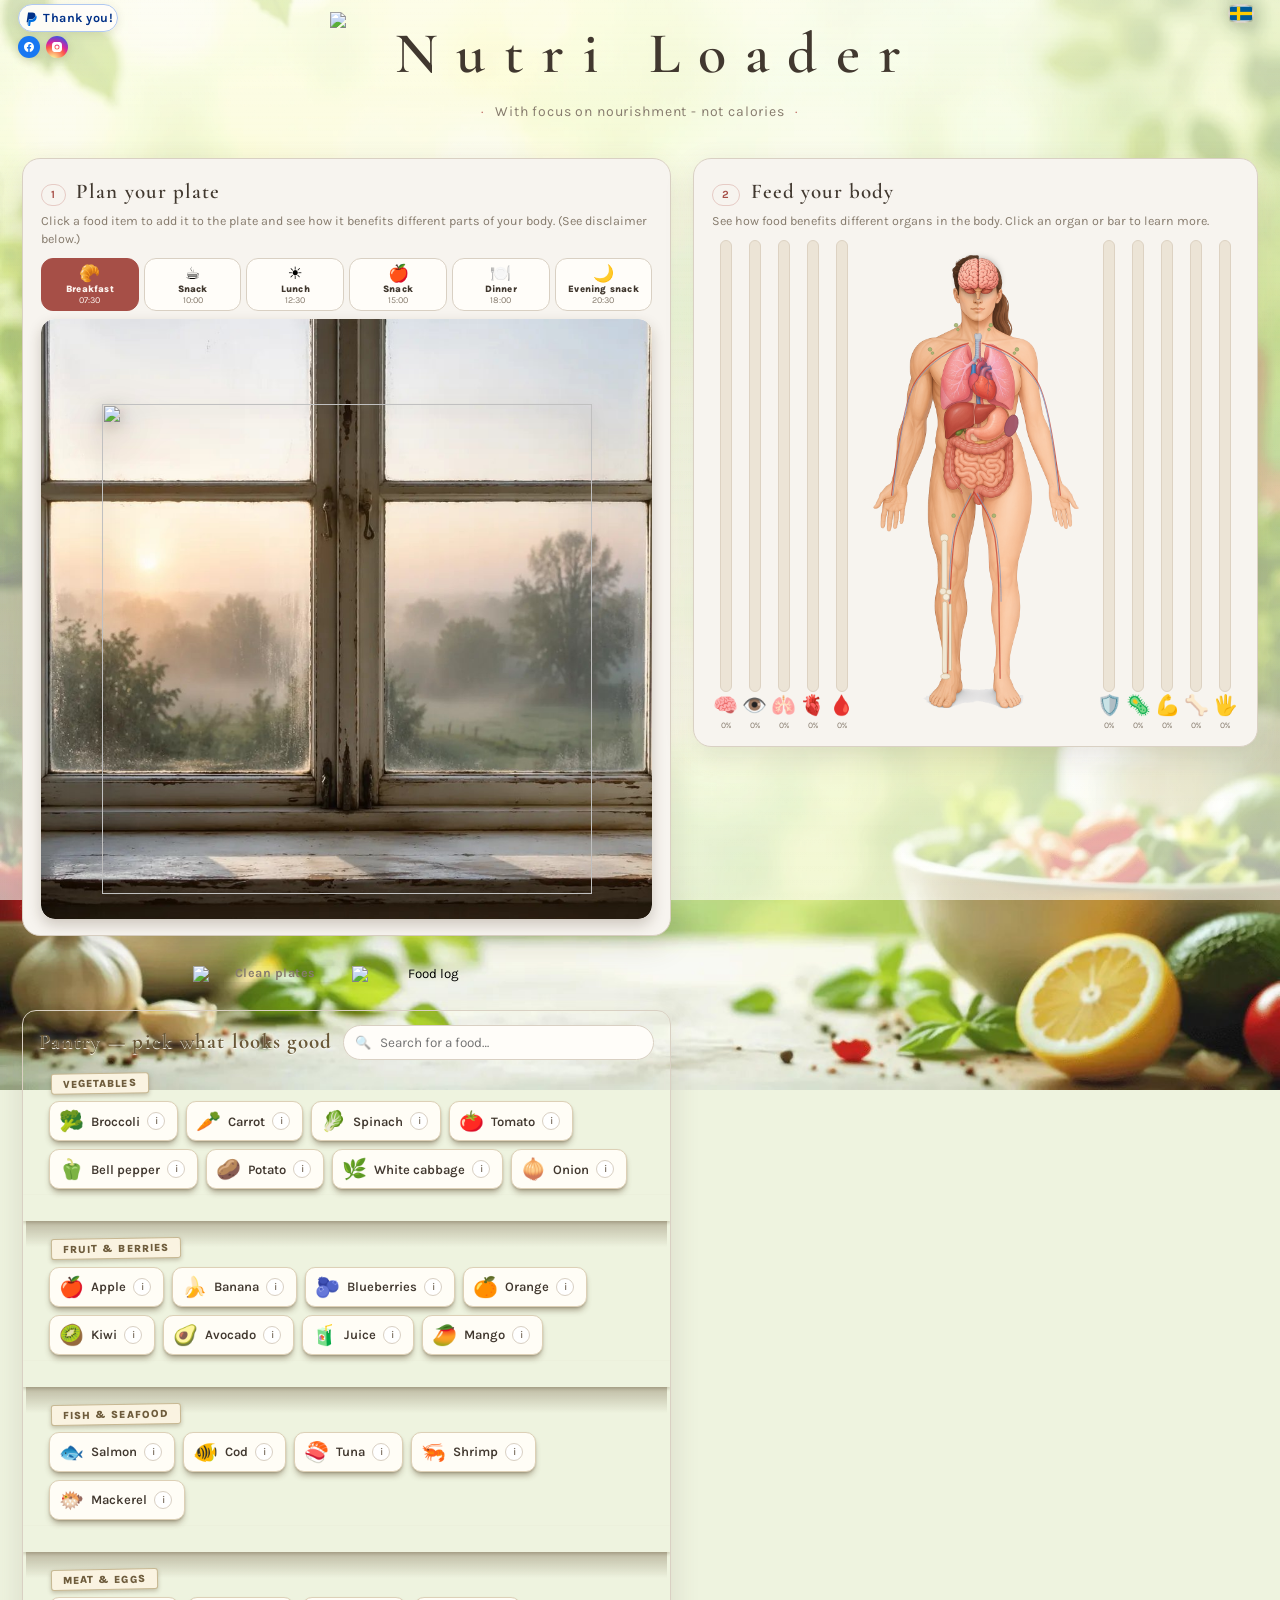
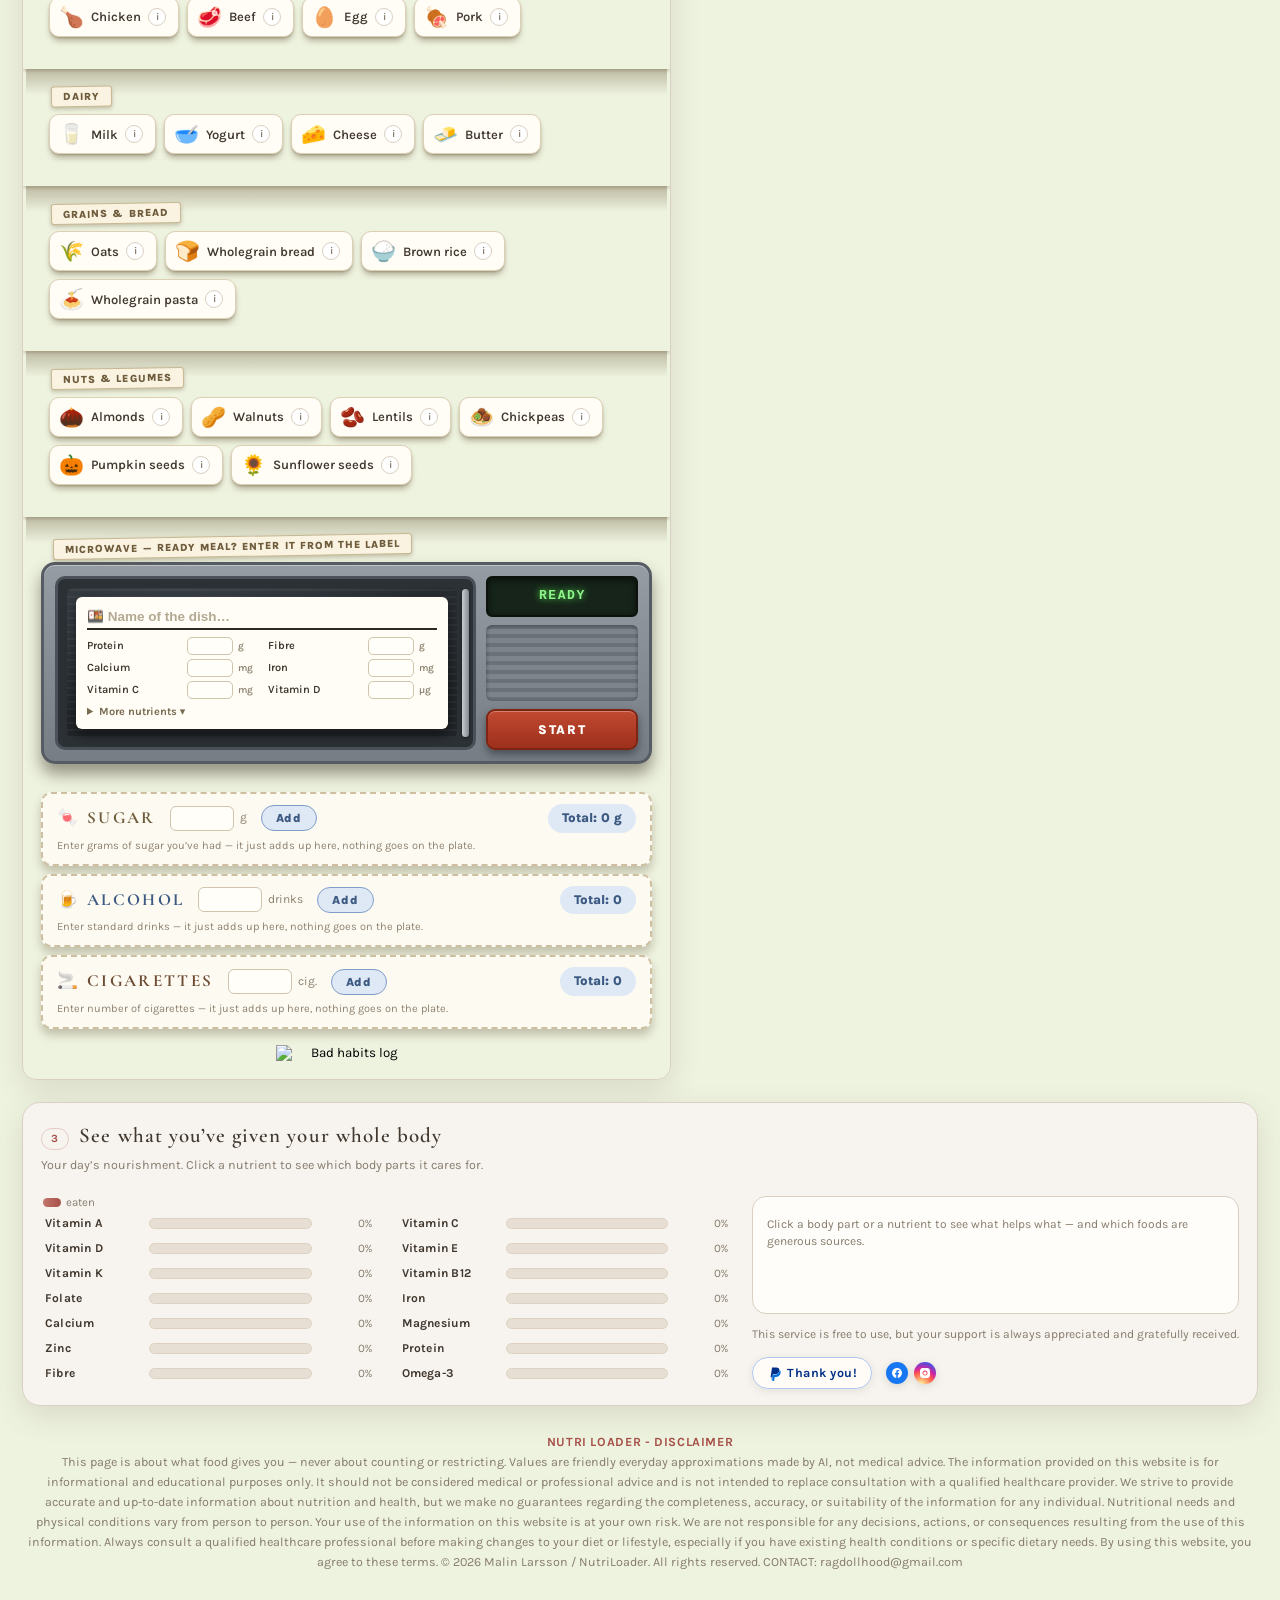
==== commit 6351b9c1: "Update index.html" ====
--- a/index.html
+++ b/index.html
@@ -1044,7 +1044,7 @@
       <div id="bodyFlex">
       <div class="organBars" id="obarsL"></div>
       <div id="bodyWrap">
-        <img id="bodyImg" src="images/body.png" alt="Interactive human body diagram showing which organs are affected by the nutrients you eat" loading="lazy">
+        <img id="bodyImg" src="images/nutri-body-body.png" alt="Interactive human body diagram showing which organs are affected by the nutrients you eat" loading="lazy">
         <svg id="bodySvg" viewBox="0 0 724 1536" role="img" aria-label="Human body overlay">
           <defs id="clipDefs">
             <filter id="skinBlur" x="-20%" y="-20%" width="140%" height="140%"><feGaussianBlur stdDeviation="16"/></filter>
@@ -1438,16 +1438,16 @@
 /* organ hover images — rendered at full body size, same box as body.png (see ORGAN_IMG_BOX
    near buildBody), so each organ's artwork must already be positioned correctly within that canvas */
 const ORGAN_IMAGES = {
-  heart:'/images/heart.png',
-  lungs:'/images/lungs.png',
-  gut:'/images/gut.png',
-  eyes:'/images/eyes.png',
-  brain:'/images/brain.png',
-  muscles:'/images/muscles.png',
-  bones:'/images/bones.png',
-  immune:'/images/imun.png',
+    heart:'/images/nutri-body-heart.png',
+  lungs:'/images/nutri-body-lungs.png',
+  gut:'/images/nutri-body-gut.png',
+  eyes:'/images/nutri-body-eyes.png',
+  brain:'/images/nutri-body-brain.png',
+  muscles:'/images/nutri-body-muscles.png',
+  bones:'/images/nutri-body-bones.png',
+  immune:'/images/nutri-body-imun.png',
   skin:'/images/skin.png',
-  blood:'/images/blood.png'
+  blood:'/images/nutri-body-blood.png'
 };
 /* hand-drawn additions in the illustration's own style: brain, leg skeleton, vessels, lymph nodes & spleen */
 const BODY_ART =
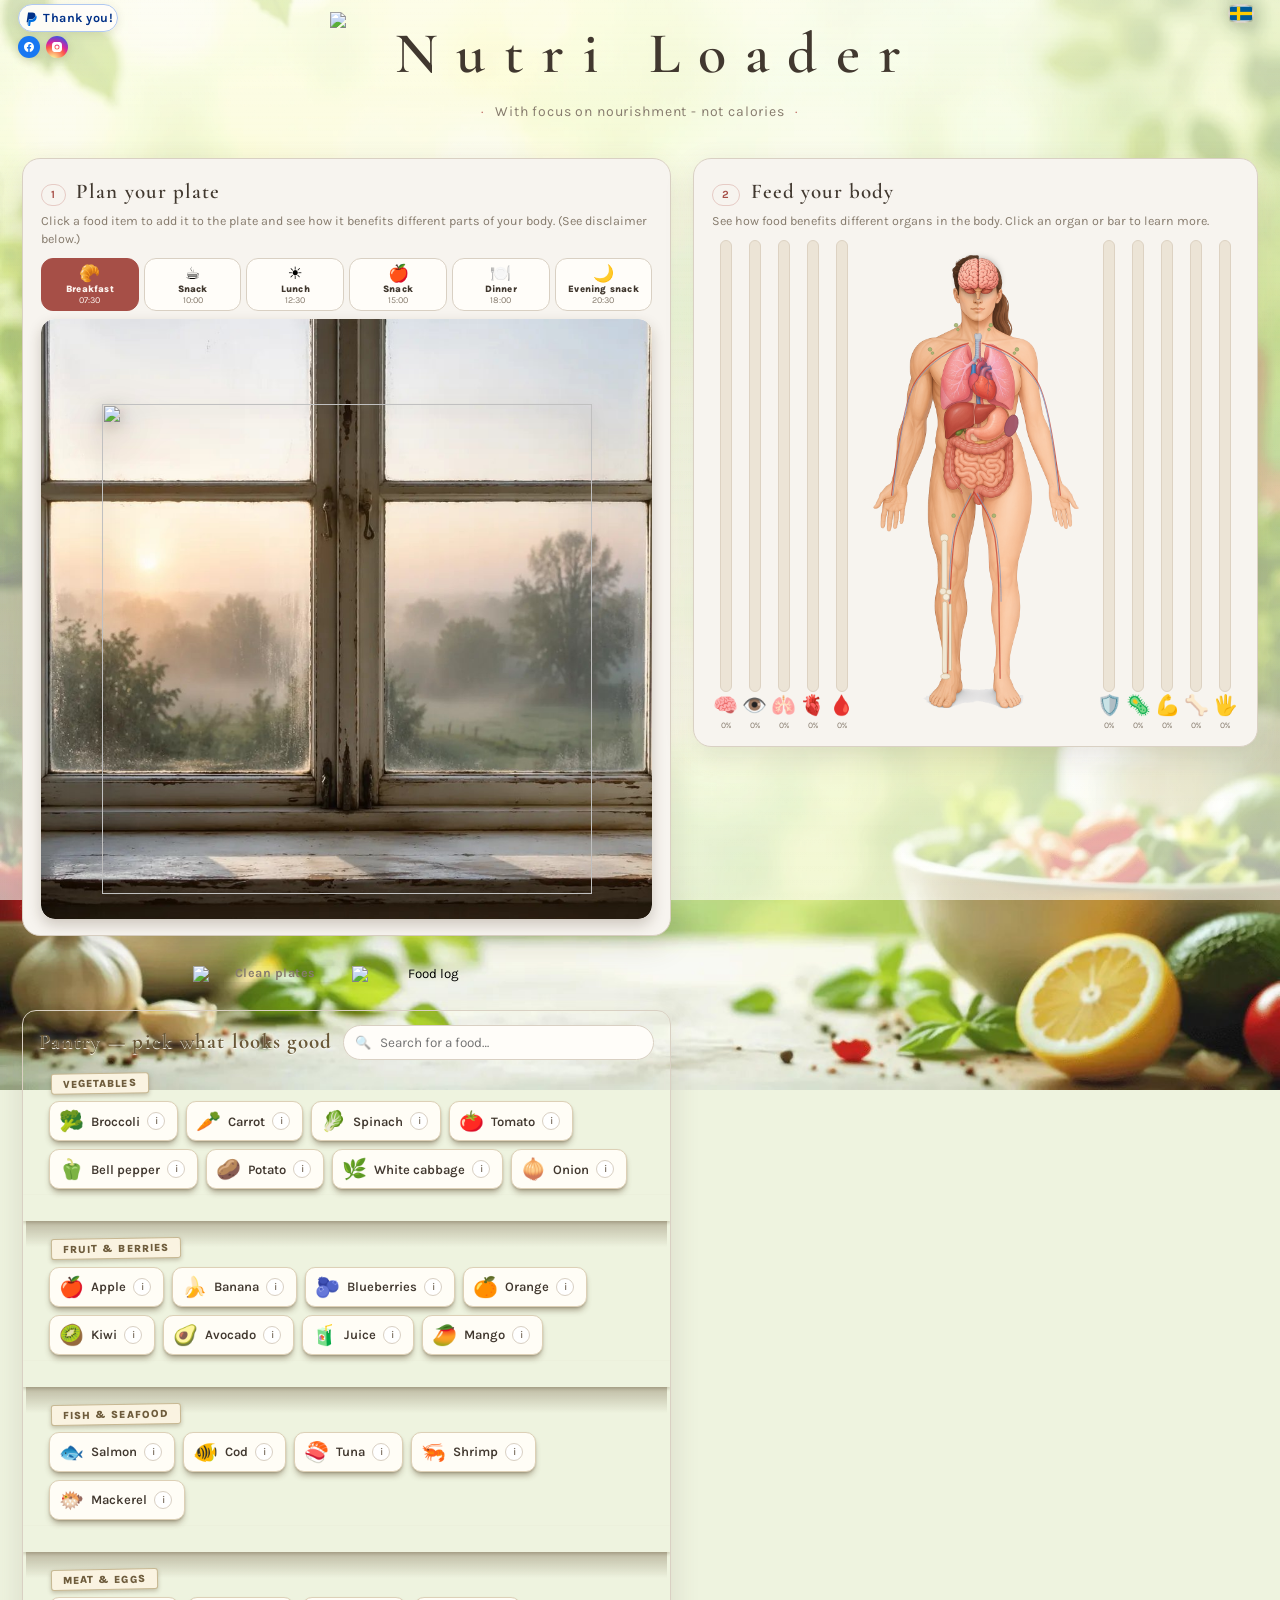
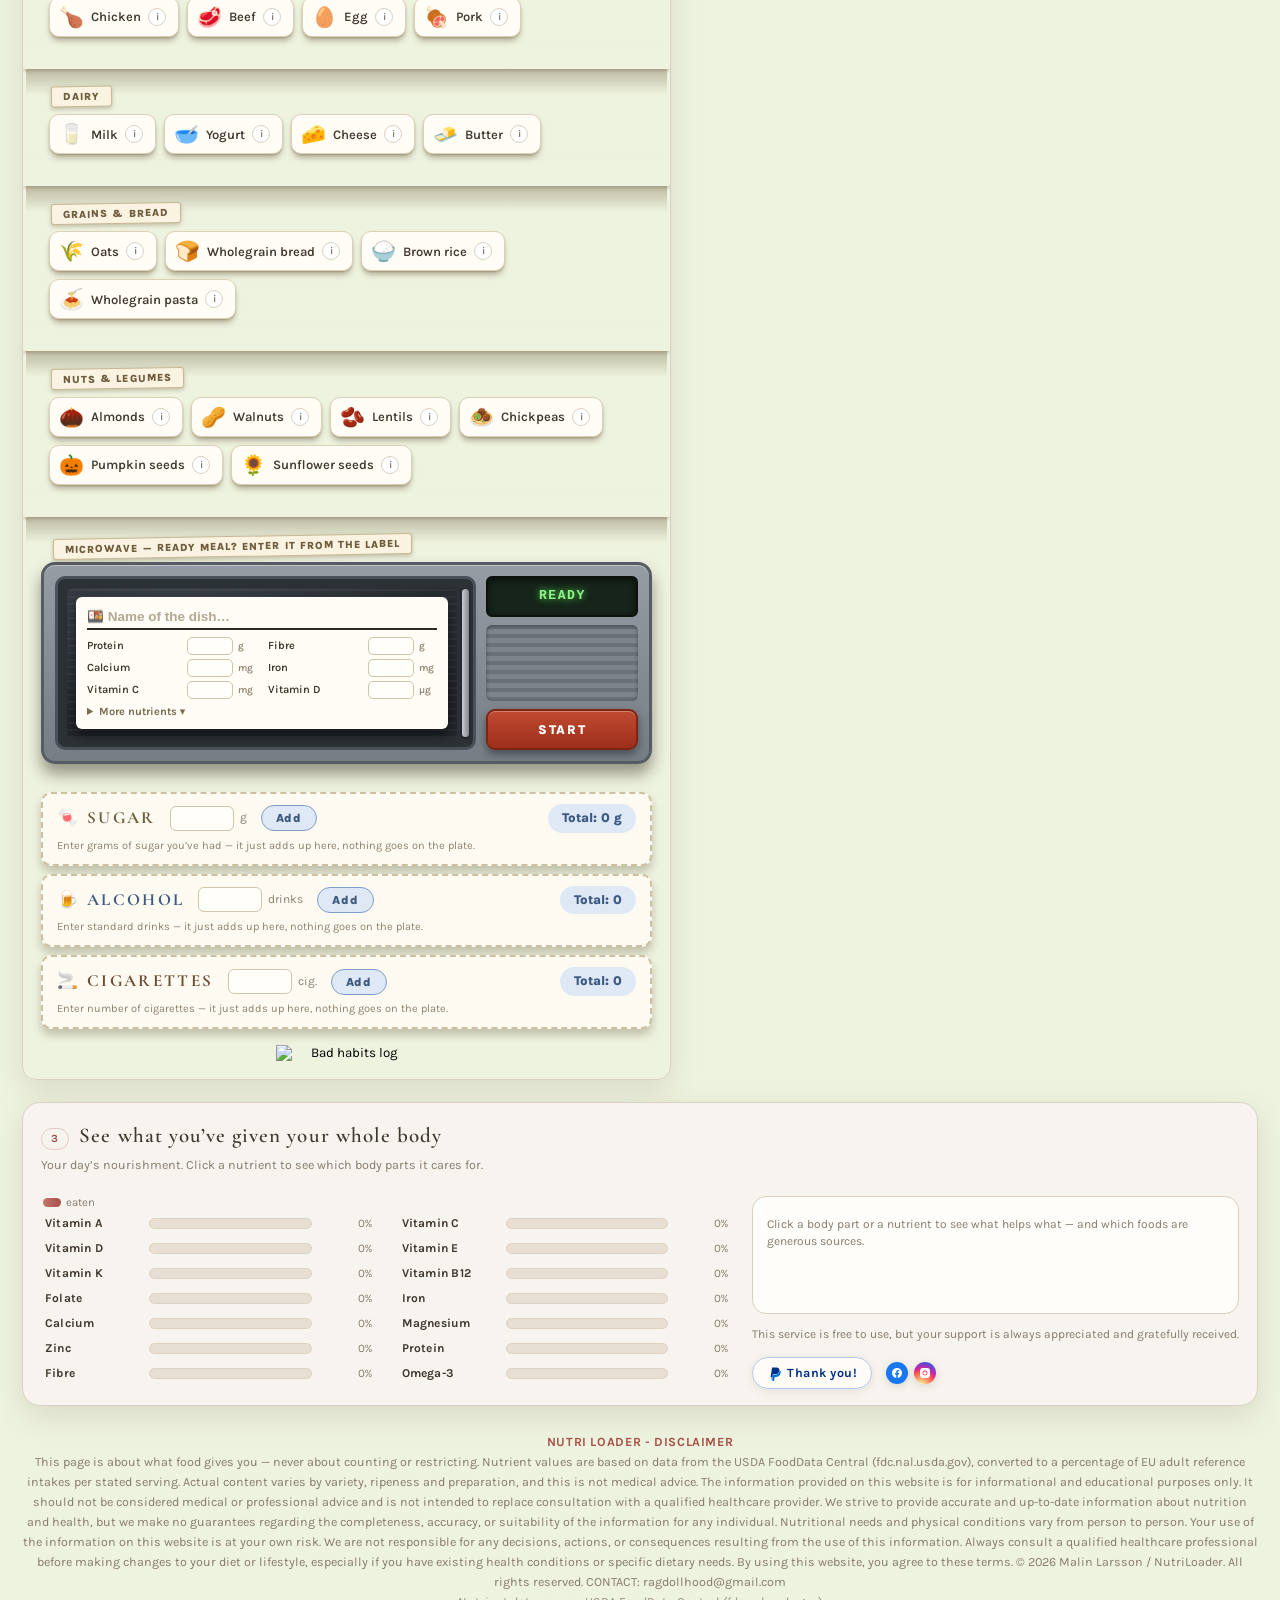
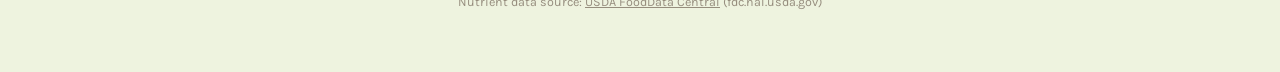
==== commit fede6554: "Add files via upload" ====
--- a/index.html
+++ b/index.html
@@ -1103,7 +1103,7 @@
 
 
 
-<footer><b>NUTRI LOADER - DISCLAIMER</b><br><span data-i18n="footer">This page is about what food gives you — never about counting or restricting. Values are friendly everyday approximations made by AI, not medical advice. The information provided on this website is for informational and educational purposes only. It should not be considered medical or professional advice and is not intended to replace consultation with a qualified healthcare provider. We strive to provide accurate and up-to-date information about nutrition and health, but we make no guarantees regarding the completeness, accuracy, or suitability of the information for any individual. Nutritional needs and physical conditions vary from person to person. Your use of the information on this website is at your own risk. We are not responsible for any decisions, actions, or consequences resulting from the use of this information. Always consult a qualified healthcare professional before making changes to your diet or lifestyle, especially if you have existing health conditions or specific dietary needs. By using this website, you agree to these terms. © 2026 Malin Larsson / NutriLoader. All rights reserved.\nDisclaimer\nThe information provided on this website is for informational and educational purposes only. It should not be considered medical or professional advice and is not intended to replace consultation with a qualified healthcare provider. We strive to provide accurate and up-to-date information about nutrition and health, but we make no guarantees regarding the completeness, accuracy, or suitability of the information for any individual. Nutritional needs and physical conditions vary from person to person. Your use of the information on this website is at your own risk. We are not responsible for any decisions, actions, or consequences resulting from the use of this information. Always consult a qualified healthcare professional before making changes to your diet or lifestyle, especially if you have existing health conditions or specific dietary needs. By using this website, you agree to these terms. © 2026 Malin Larsson / NutriLoader. All rights reserved. CONTACT: ragdollhood@gmail.com</span></footer>
+<footer><b>NUTRI LOADER - DISCLAIMER</b><br><span data-i18n="footer">This page is about what food gives you — never about counting or restricting. Nutrient values are based on data from the USDA FoodData Central (fdc.nal.usda.gov), converted to a percentage of EU adult reference intakes per stated serving. Actual content varies by variety, ripeness and preparation, and this is not medical advice. The information provided on this website is for informational and educational purposes only. It should not be considered medical or professional advice and is not intended to replace consultation with a qualified healthcare provider. We strive to provide accurate and up-to-date information about nutrition and health, but we make no guarantees regarding the completeness, accuracy, or suitability of the information for any individual. Nutritional needs and physical conditions vary from person to person. Your use of the information on this website is at your own risk. We are not responsible for any decisions, actions, or consequences resulting from the use of this information. Always consult a qualified healthcare professional before making changes to your diet or lifestyle, especially if you have existing health conditions or specific dietary needs. By using this website, you agree to these terms. © 2026 Malin Larsson / NutriLoader. All rights reserved.\nDisclaimer\nThe information provided on this website is for informational and educational purposes only. It should not be considered medical or professional advice and is not intended to replace consultation with a qualified healthcare provider. We strive to provide accurate and up-to-date information about nutrition and health, but we make no guarantees regarding the completeness, accuracy, or suitability of the information for any individual. Nutritional needs and physical conditions vary from person to person. Your use of the information on this website is at your own risk. We are not responsible for any decisions, actions, or consequences resulting from the use of this information. Always consult a qualified healthcare professional before making changes to your diet or lifestyle, especially if you have existing health conditions or specific dietary needs. By using this website, you agree to these terms. © 2026 Malin Larsson / NutriLoader. All rights reserved. CONTACT: ragdollhood@gmail.com</span><br><span style="opacity:.85">Nutrient data source: <a href="https://fdc.nal.usda.gov/" target="_blank" rel="noopener" style="color:inherit;text-decoration:underline">USDA FoodData Central</a> (fdc.nal.usda.gov)</span></footer>
 
 <div id="toast"></div>
 <div id="celebrateOverlay" aria-hidden="true">
@@ -1237,72 +1237,72 @@
 ];
 
 const FOODS = [
- {id:'broccoli',cat:'veg',em:'🥦',en:'Broccoli',sv:'Broccoli',m:{sv:[100,'g'],en:[1,'cup']},n:{vitC:80,vitK:90,folate:15,fiber:10,vitA:10}},
- {id:'carrot',cat:'veg',em:'🥕',en:'Carrot',sv:'Morot',m:{sv:[1,'st'],en:[1,'piece']},n:{vitA:100,vitC:6,fiber:8,vitK:8}},
- {id:'spinach',cat:'veg',em:'🥬',en:'Spinach',sv:'Spenat',m:{sv:[1,'dl'],en:[1,'cup']},n:{vitK:100,vitA:50,folate:30,iron:15,magnesium:10,vitC:15}},
- {id:'tomato',cat:'veg',em:'🍅',en:'Tomato',sv:'Tomat',m:{sv:[1,'st'],en:[1,'piece']},n:{vitC:20,vitA:15,vitK:8,folate:5}},
- {id:'pepper',cat:'veg',em:'🫑',en:'Bell pepper',sv:'Paprika',m:{sv:[1,'st'],en:[1,'piece']},n:{vitC:100,vitA:20,vitE:8,folate:10}},
- {id:'potato',cat:'veg',em:'🥔',en:'Potato',sv:'Potatis',m:{sv:[2,'st'],en:[2,'piece']},n:{vitC:25,fiber:10,magnesium:8,iron:6}},
+ {id:'broccoli',cat:'veg',em:'🥦',en:'Broccoli',sv:'Broccoli',m:{sv:[100,'g'],en:[1,'cup']},n:{vitC:112,vitK:135,folate:32,fiber:9,vitA:4}},
+ {id:'carrot',cat:'veg',em:'🥕',en:'Carrot',sv:'Morot',m:{sv:[1,'st'],en:[1,'piece']},n:{vitA:64,vitC:4,fiber:6,vitK:11}},
+ {id:'spinach',cat:'veg',em:'🥬',en:'Spinach',sv:'Spenat',m:{sv:[1,'dl'],en:[1,'cup']},n:{vitK:193,vitA:18,folate:29,iron:6,magnesium:6,vitC:11}},
+ {id:'tomato',cat:'veg',em:'🍅',en:'Tomato',sv:'Tomat',m:{sv:[1,'st'],en:[1,'piece']},n:{vitC:21,vitA:6,vitK:13,folate:9}},
+ {id:'pepper',cat:'veg',em:'🫑',en:'Bell pepper',sv:'Paprika',m:{sv:[1,'st'],en:[1,'piece']},n:{vitC:190,vitA:23,vitE:16,folate:27}},
+ {id:'potato',cat:'veg',em:'🥔',en:'Potato',sv:'Potatis',m:{sv:[2,'st'],en:[2,'piece']},n:{vitC:85,fiber:25,magnesium:21,iron:19}},
  {id:'apple',cat:'fruit',em:'🍎',en:'Apple',sv:'Äpple',m:{sv:[1,'st'],en:[1,'piece']},n:{fiber:15,vitC:10}},
- {id:'banana',cat:'fruit',em:'🍌',en:'Banana',sv:'Banan',m:{sv:[1,'st'],en:[1,'piece']},n:{fiber:12,vitC:12,magnesium:8}},
- {id:'blueberry',cat:'fruit',em:'🫐',en:'Blueberries',sv:'Blåbär',m:{sv:[1,'dl'],en:[0.5,'cup']},n:{vitC:15,vitK:20,fiber:12}},
- {id:'orange',cat:'fruit',em:'🍊',en:'Orange',sv:'Apelsin',m:{sv:[1,'st'],en:[1,'piece']},n:{vitC:90,folate:10,fiber:10}},
- {id:'kiwi',cat:'fruit',em:'🥝',en:'Kiwi',sv:'Kiwi',m:{sv:[1,'st'],en:[1,'piece']},n:{vitC:90,vitK:30,vitE:5,fiber:8}},
- {id:'salmon',cat:'fish',em:'🐟',en:'Salmon',sv:'Lax',m:{sv:[125,'g'],en:[4,'oz']},n:{omega3:100,vitD:80,b12:100,protein:45,vitE:10}},
- {id:'avocado',cat:'fruit',em:'🥑',en:'Avocado',sv:'Avokado',m:{sv:[0.5,'st'],en:[0.5,'piece']},n:{vitE:15,vitK:25,folate:20,fiber:25,magnesium:10}},
- {id:'cod',cat:'fish',em:'🐠',en:'Cod',sv:'Torsk',m:{sv:[125,'g'],en:[4,'oz']},n:{protein:40,b12:60,vitD:10,magnesium:8}},
- {id:'tuna',cat:'fish',em:'🍣',en:'Tuna',sv:'Tonfisk',m:{sv:[100,'g'],en:[3,'oz']},n:{protein:50,b12:80,vitD:40,omega3:40,iron:8}},
- {id:'shrimp',cat:'fish',em:'🦐',en:'Shrimp',sv:'Räkor',m:{sv:[100,'g'],en:[3,'oz']},n:{protein:40,b12:60,zinc:15,vitE:8}},
- {id:'mackerel',cat:'fish',em:'🐡',en:'Mackerel',sv:'Makrill',m:{sv:[100,'g'],en:[3,'oz']},n:{omega3:100,vitD:100,b12:100,protein:40}},
- {id:'chicken',cat:'meat',em:'🍗',en:'Chicken',sv:'Kyckling',m:{sv:[125,'g'],en:[4,'oz']},n:{protein:55,b12:15,zinc:10,iron:8}},
- {id:'beef',cat:'meat',em:'🥩',en:'Beef',sv:'Nötkött',m:{sv:[125,'g'],en:[4,'oz']},n:{protein:50,iron:25,b12:90,zinc:50}},
- {id:'egg',cat:'meat',em:'🥚',en:'Egg',sv:'Ägg',m:{sv:[1,'st'],en:[1,'egg']},n:{protein:25,b12:25,vitD:15,vitA:10,folate:10}},
- {id:'pork',cat:'meat',em:'🍖',en:'Pork',sv:'Fläskkött',m:{sv:[125,'g'],en:[4,'oz']},n:{protein:45,b12:30,zinc:20,iron:8}},
- {id:'milk',cat:'dairy',em:'🥛',en:'Milk',sv:'Mjölk',m:{sv:[2,'dl'],en:[1,'cup']},n:{calcium:30,vitD:25,b12:20,protein:15}},
- {id:'yogurt',cat:'dairy',em:'🥣',en:'Yogurt',sv:'Yoghurt',m:{sv:[2,'dl'],en:[1,'cup']},n:{calcium:25,protein:20,b12:25,zinc:10}},
- {id:'cheese',cat:'dairy',em:'🧀',en:'Cheese',sv:'Ost',m:{sv:[2,'skiva'],en:[2,'slice']},n:{calcium:20,protein:15,b12:15,zinc:10,vitA:6}},
- {id:'oats',cat:'grain',em:'🌾',en:'Oats',sv:'Havregryn',m:{sv:[1,'dl'],en:[0.5,'cup']},n:{fiber:30,magnesium:25,iron:15,zinc:15,protein:15}},
- {id:'bread',cat:'grain',em:'🍞',en:'Wholegrain bread',sv:'Fullkornsbröd',m:{sv:[2,'skiva'],en:[2,'slice']},n:{fiber:20,iron:10,magnesium:10,folate:8}},
- {id:'rice',cat:'grain',em:'🍚',en:'Brown rice',sv:'Råris',m:{sv:[2,'dl'],en:[1,'cup']},n:{fiber:12,magnesium:20,protein:8}},
- {id:'pasta',cat:'grain',em:'🍝',en:'Wholegrain pasta',sv:'Fullkornspasta',m:{sv:[2,'dl'],en:[1,'cup']},n:{fiber:18,iron:10,protein:12,folate:8}},
- {id:'almonds',cat:'nuts',em:'🌰',en:'Almonds',sv:'Mandlar',m:{sv:[30,'g'],en:[1,'oz']},n:{vitE:50,magnesium:20,fiber:12,protein:12,calcium:8}},
- {id:'walnuts',cat:'nuts',em:'🥜',en:'Walnuts',sv:'Valnötter',m:{sv:[30,'g'],en:[1,'oz']},n:{omega3:50,vitE:10,magnesium:10,protein:8,fiber:8}},
- {id:'lentils',cat:'nuts',em:'🫘',en:'Lentils',sv:'Linser',m:{sv:[1,'dl'],en:[0.5,'cup']},n:{folate:45,iron:35,fiber:30,protein:25,zinc:15}},
- {id:'chickpeas',cat:'nuts',em:'🧆',en:'Chickpeas',sv:'Kikärtor',m:{sv:[1,'dl'],en:[0.5,'cup']},n:{folate:35,iron:25,fiber:25,protein:20,zinc:15,magnesium:12}},
-
- {id:'cabbage',cat:'veg',em:'🌿',en:'White cabbage',sv:'Vitkål',m:{sv:[1,'dl'],en:[1,'cup']},n:{vitC:35,vitK:40,fiber:10,folate:8}},
- {id:'butter',cat:'dairy',em:'🧈',en:'Butter',sv:'Smör',m:{sv:[10,'g'],en:[0.5,'oz']},n:{vitA:8,vitD:3,vitE:3}},
- {id:'pumpkinseed',cat:'nuts',em:'🎃',en:'Pumpkin seeds',sv:'Pumpafrön',m:{sv:[30,'g'],en:[1,'oz']},n:{magnesium:40,zinc:25,iron:15,protein:12,fiber:8}},
- {id:'juice',cat:'fruit',em:'🧃',en:'Juice',sv:'Juice',m:{sv:[2,'dl'],en:[1,'cup']},n:{vitC:60,folate:10,vitA:5}},
+ {id:'banana',cat:'fruit',em:'🍌',en:'Banana',sv:'Banan',m:{sv:[1,'st'],en:[1,'piece']},n:{fiber:10,vitC:13,magnesium:8}},
+ {id:'blueberry',cat:'fruit',em:'🫐',en:'Blueberries',sv:'Blåbär',m:{sv:[1,'dl'],en:[0.5,'cup']},n:{vitC:9,vitK:19,fiber:6}},
+ {id:'orange',cat:'fruit',em:'🍊',en:'Orange',sv:'Apelsin',m:{sv:[1,'st'],en:[1,'piece']},n:{vitC:87,folate:20,fiber:10}},
+ {id:'kiwi',cat:'fruit',em:'🥝',en:'Kiwi',sv:'Kiwi',m:{sv:[1,'st'],en:[1,'piece']},n:{vitC:80,vitK:37,vitE:8,fiber:7}},
+ {id:'salmon',cat:'fish',em:'🐟',en:'Salmon',sv:'Lax',m:{sv:[125,'g'],en:[4,'oz']},n:{omega3:990,vitD:328,b12:159,protein:51,vitE:10}},
+ {id:'avocado',cat:'fruit',em:'🥑',en:'Avocado',sv:'Avokado',m:{sv:[0.5,'st'],en:[0.5,'piece']},n:{vitE:17,vitK:28,folate:40,fiber:22,magnesium:8}},
+ {id:'cod',cat:'fish',em:'🐠',en:'Cod',sv:'Torsk',m:{sv:[125,'g'],en:[4,'oz']},n:{protein:45,b12:52,vitD:25,magnesium:8}},
+ {id:'tuna',cat:'fish',em:'🍣',en:'Tuna',sv:'Tonfisk',m:{sv:[100,'g'],en:[3,'oz']},n:{protein:60,b12:377,vitD:34,omega3:96,iron:7}},
+ {id:'shrimp',cat:'fish',em:'🦐',en:'Shrimp',sv:'Räkor',m:{sv:[100,'g'],en:[3,'oz']},n:{protein:48,b12:51,zinc:16,vitE:18}},
+ {id:'mackerel',cat:'fish',em:'🐡',en:'Mackerel',sv:'Makrill',m:{sv:[100,'g'],en:[3,'oz']},n:{omega3:1040,vitD:322,b12:348,protein:37}},
+ {id:'chicken',cat:'meat',em:'🍗',en:'Chicken',sv:'Kyckling',m:{sv:[125,'g'],en:[4,'oz']},n:{protein:78,b12:15,zinc:12,iron:6}},
+ {id:'beef',cat:'meat',em:'🥩',en:'Beef',sv:'Nötkött',m:{sv:[125,'g'],en:[4,'oz']},n:{protein:65,iron:23,b12:132,zinc:60}},
+ {id:'egg',cat:'meat',em:'🥚',en:'Egg',sv:'Ägg',m:{sv:[1,'st'],en:[1,'egg']},n:{protein:13,b12:18,vitD:20,vitA:10,folate:12}},
+ {id:'pork',cat:'meat',em:'🍖',en:'Pork',sv:'Fläskkött',m:{sv:[125,'g'],en:[4,'oz']},n:{protein:64,b12:35,zinc:25,iron:8}},
+ {id:'milk',cat:'dairy',em:'🥛',en:'Milk',sv:'Mjölk',m:{sv:[2,'dl'],en:[1,'cup']},n:{calcium:28,vitD:40,b12:36,protein:14}},
+ {id:'yogurt',cat:'dairy',em:'🥣',en:'Yogurt',sv:'Yoghurt',m:{sv:[2,'dl'],en:[1,'cup']},n:{calcium:28,protein:14,b12:30,zinc:10}},
+ {id:'cheese',cat:'dairy',em:'🧀',en:'Cheese',sv:'Ost',m:{sv:[2,'skiva'],en:[2,'slice']},n:{calcium:36,protein:20,b12:21,zinc:12,vitA:13}},
+ {id:'oats',cat:'grain',em:'🌾',en:'Oats',sv:'Havregryn',m:{sv:[1,'dl'],en:[0.5,'cup']},n:{fiber:13,magnesium:15,iron:12,zinc:13,protein:11}},
+ {id:'bread',cat:'grain',em:'🍞',en:'Wholegrain bread',sv:'Fullkornsbröd',m:{sv:[2,'skiva'],en:[2,'slice']},n:{fiber:15,iron:12,magnesium:10,folate:12}},
+ {id:'rice',cat:'grain',em:'🍚',en:'Brown rice',sv:'Råris',m:{sv:[2,'dl'],en:[1,'cup']},n:{fiber:10,magnesium:18,protein:9}},
+ {id:'pasta',cat:'grain',em:'🍝',en:'Wholegrain pasta',sv:'Fullkornspasta',m:{sv:[2,'dl'],en:[1,'cup']},n:{fiber:18,iron:13,protein:15,folate:4}},
+ {id:'almonds',cat:'nuts',em:'🌰',en:'Almonds',sv:'Mandlar',m:{sv:[30,'g'],en:[1,'oz']},n:{vitE:64,magnesium:22,fiber:12,protein:13,calcium:10}},
+ {id:'walnuts',cat:'nuts',em:'🥜',en:'Walnuts',sv:'Valnötter',m:{sv:[30,'g'],en:[1,'oz']},n:{omega3:1090,vitE:2,magnesium:13,protein:9,fiber:7}},
+ {id:'lentils',cat:'nuts',em:'🫘',en:'Lentils',sv:'Linser',m:{sv:[1,'dl'],en:[0.5,'cup']},n:{folate:90,iron:24,fiber:26,protein:18,zinc:13}},
+ {id:'chickpeas',cat:'nuts',em:'🧆',en:'Chickpeas',sv:'Kikärtor',m:{sv:[1,'dl'],en:[0.5,'cup']},n:{folate:86,iron:21,fiber:25,protein:18,zinc:15,magnesium:13}},
+
+ {id:'cabbage',cat:'veg',em:'🌿',en:'White cabbage',sv:'Vitkål',m:{sv:[1,'dl'],en:[1,'cup']},n:{vitC:41,vitK:91,fiber:8,folate:19}},
+ {id:'butter',cat:'dairy',em:'🧈',en:'Butter',sv:'Smör',m:{sv:[10,'g'],en:[0.5,'oz']},n:{vitA:9,vitD:3,vitE:2}},
+ {id:'pumpkinseed',cat:'nuts',em:'🎃',en:'Pumpkin seeds',sv:'Pumpafrön',m:{sv:[30,'g'],en:[1,'oz']},n:{magnesium:44,zinc:23,iron:19,protein:18,fiber:6}},
+ {id:'juice',cat:'fruit',em:'🧃',en:'Juice',sv:'Juice',m:{sv:[2,'dl'],en:[1,'cup']},n:{vitC:125,folate:30,vitA:2}},
  /* searchable extras — hidden until the user finds them */
- {h:1,id:'pear',cat:'fruit',em:'🍐',en:'Pear',sv:'Päron',m:{sv:[1,'st'],en:[1,'piece']},n:{fiber:18,vitC:8,vitK:5}},
- {h:1,id:'peach',cat:'fruit',em:'🍑',en:'Peach',sv:'Persika',m:{sv:[1,'st'],en:[1,'piece']},n:{vitC:12,vitA:8,fiber:8}},
- {h:1,id:'strawberry',cat:'fruit',em:'🍓',en:'Strawberries',sv:'Jordgubbar',m:{sv:[1,'dl'],en:[0.5,'cup']},n:{vitC:60,folate:8,fiber:8}},
- {h:1,id:'grapes',cat:'fruit',em:'🍇',en:'Grapes',sv:'Vindruvor',m:{sv:[1,'dl'],en:[0.5,'cup']},n:{vitC:6,vitK:10,fiber:5}},
- {h:1,id:'watermelon',cat:'fruit',em:'🍉',en:'Watermelon',sv:'Vattenmelon',m:{sv:[1,'skiva'],en:[1,'slice']},n:{vitC:15,vitA:10}},
- {id:'mango',cat:'fruit',em:'🥭',en:'Mango',sv:'Mango',m:{sv:[1,'st'],en:[1,'piece']},n:{vitC:45,vitA:20,folate:12,fiber:8,vitE:8}},
- {h:1,id:'pineapple',cat:'fruit',em:'🍍',en:'Pineapple',sv:'Ananas',m:{sv:[1,'skiva'],en:[1,'slice']},n:{vitC:50,fiber:6}},
- {h:1,id:'lemon',cat:'fruit',em:'🍋',en:'Lemon',sv:'Citron',m:{sv:[1,'st'],en:[1,'piece']},n:{vitC:30,fiber:4}},
- {h:1,id:'cucumber',cat:'veg',em:'🥒',en:'Cucumber',sv:'Gurka',m:{sv:[0.5,'st'],en:[0.5,'piece']},n:{vitK:15,vitC:5,magnesium:3}},
- {h:1,id:'lettuce',cat:'veg',em:'🥗',en:'Lettuce',sv:'Sallad',m:{sv:[1,'dl'],en:[1,'cup']},n:{vitK:30,vitA:15,folate:10}},
- {h:1,id:'kale',cat:'veg',em:'🥬',en:'Kale',sv:'Grönkål',m:{sv:[1,'dl'],en:[1,'cup']},n:{vitK:100,vitA:50,vitC:60,calcium:10,folate:10}},
- {h:1,id:'sweetpotato',cat:'veg',em:'🍠',en:'Sweet potato',sv:'Sötpotatis',m:{sv:[1,'st'],en:[1,'piece']},n:{vitA:100,vitC:25,fiber:12,magnesium:8}},
- {id:'onion',cat:'veg',em:'🧅',en:'Onion',sv:'Lök',m:{sv:[1,'st'],en:[1,'piece']},n:{vitC:10,fiber:8,folate:5}},
- {h:1,id:'garlic',cat:'veg',em:'🧄',en:'Garlic',sv:'Vitlök',m:{sv:[1,'st'],en:[1,'piece']},n:{vitC:5,zinc:3}},
- {h:1,id:'mushroom',cat:'veg',em:'🍄',en:'Mushrooms',sv:'Svamp',m:{sv:[1,'dl'],en:[1,'cup']},n:{vitD:10,zinc:5,folate:5,fiber:5}},
- {h:1,id:'peas',cat:'veg',em:'🫛',en:'Green peas',sv:'Gröna ärtor',m:{sv:[1,'dl'],en:[0.5,'cup']},n:{protein:10,fiber:15,vitC:15,folate:12,vitK:15}},
- {h:1,id:'corn',cat:'veg',em:'🌽',en:'Corn',sv:'Majs',m:{sv:[1,'st'],en:[1,'piece']},n:{fiber:10,folate:10,vitC:8,magnesium:8}},
- {h:1,id:'herring',cat:'fish',em:'🐟',en:'Herring',sv:'Sill',m:{sv:[100,'g'],en:[3,'oz']},n:{omega3:90,vitD:90,b12:90,protein:35,vitE:8}},
- {h:1,id:'sardines',cat:'fish',em:'🥫',en:'Sardines',sv:'Sardiner',m:{sv:[100,'g'],en:[3,'oz']},n:{omega3:60,vitD:40,b12:90,calcium:25,protein:30}},
- {h:1,id:'crab',cat:'fish',em:'🦀',en:'Crab',sv:'Krabba',m:{sv:[100,'g'],en:[3,'oz']},n:{protein:35,b12:70,zinc:40,magnesium:8}},
- {h:1,id:'turkey',cat:'meat',em:'🦃',en:'Turkey',sv:'Kalkon',m:{sv:[125,'g'],en:[4,'oz']},n:{protein:55,b12:10,zinc:15,iron:8}},
- {h:1,id:'lamb',cat:'meat',em:'🐑',en:'Lamb',sv:'Lammkött',m:{sv:[125,'g'],en:[4,'oz']},n:{protein:45,b12:60,zinc:35,iron:15}},
- {h:1,id:'cottage',cat:'dairy',em:'🫙',en:'Cottage cheese',sv:'Keso',m:{sv:[1,'dl'],en:[0.5,'cup']},n:{protein:30,calcium:10,b12:15}},
- {h:1,id:'filmjolk',cat:'dairy',em:'🍶',en:'Soured milk (filmjölk)',sv:'Filmjölk',m:{sv:[2,'dl'],en:[1,'cup']},n:{calcium:25,b12:20,protein:12,zinc:6}},
- {h:1,id:'crispbread',cat:'grain',em:'🍘',en:'Crispbread',sv:'Knäckebröd',m:{sv:[2,'skiva'],en:[2,'slice']},n:{fiber:15,iron:8,magnesium:10}},
- {h:1,id:'quinoa',cat:'grain',em:'🍲',en:'Quinoa',sv:'Quinoa',m:{sv:[2,'dl'],en:[1,'cup']},n:{protein:15,fiber:12,iron:15,magnesium:20,folate:15}},
- {id:'sunflower',cat:'nuts',em:'🌻',en:'Sunflower seeds',sv:'Solrosfrön',m:{sv:[30,'g'],en:[1,'oz']},n:{vitE:60,magnesium:20,zinc:10,folate:15,protein:8}},
- {h:1,id:'tofu',cat:'nuts',em:'🍢',en:'Tofu',sv:'Tofu',m:{sv:[100,'g'],en:[3,'oz']},n:{protein:25,calcium:20,iron:15,magnesium:10,zinc:8}}
+ {h:1,id:'pear',cat:'fruit',em:'🍐',en:'Pear',sv:'Päron',m:{sv:[1,'st'],en:[1,'piece']},n:{fiber:18,vitC:10,vitK:10}},
+ {h:1,id:'peach',cat:'fruit',em:'🍑',en:'Peach',sv:'Persika',m:{sv:[1,'st'],en:[1,'piece']},n:{vitC:12,vitA:3,fiber:8}},
+ {h:1,id:'strawberry',cat:'fruit',em:'🍓',en:'Strawberries',sv:'Jordgubbar',m:{sv:[1,'dl'],en:[0.5,'cup']},n:{vitC:55,folate:9,fiber:5}},
+ {h:1,id:'grapes',cat:'fruit',em:'🍇',en:'Grapes',sv:'Vindruvor',m:{sv:[1,'dl'],en:[0.5,'cup']},n:{vitC:3,vitK:15,fiber:2}},
+ {h:1,id:'watermelon',cat:'fruit',em:'🍉',en:'Watermelon',sv:'Vattenmelon',m:{sv:[1,'skiva'],en:[1,'slice']},n:{vitC:15,vitA:5}},
+ {id:'mango',cat:'fruit',em:'🥭',en:'Mango',sv:'Mango',m:{sv:[1,'st'],en:[1,'piece']},n:{vitC:75,vitA:11,folate:35,fiber:9,vitE:12}},
+ {h:1,id:'pineapple',cat:'fruit',em:'🍍',en:'Pineapple',sv:'Ananas',m:{sv:[1,'skiva'],en:[1,'slice']},n:{vitC:50,fiber:4}},
+ {h:1,id:'lemon',cat:'fruit',em:'🍋',en:'Lemon',sv:'Citron',m:{sv:[1,'st'],en:[1,'piece']},n:{vitC:38,fiber:5}},
+ {h:1,id:'cucumber',cat:'veg',em:'🥒',en:'Cucumber',sv:'Gurka',m:{sv:[0.5,'st'],en:[0.5,'piece']},n:{vitK:33,vitC:5,magnesium:5}},
+ {h:1,id:'lettuce',cat:'veg',em:'🥗',en:'Lettuce',sv:'Sallad',m:{sv:[1,'dl'],en:[1,'cup']},n:{vitK:55,vitA:22,folate:27}},
+ {h:1,id:'kale',cat:'veg',em:'🥬',en:'Kale',sv:'Grönkål',m:{sv:[1,'dl'],en:[1,'cup']},n:{vitK:254,vitA:17,vitC:40,calcium:9,folate:8}},
+ {h:1,id:'sweetpotato',cat:'veg',em:'🍠',en:'Sweet potato',sv:'Sötpotatis',m:{sv:[1,'st'],en:[1,'piece']},n:{vitA:115,vitC:32,fiber:13,magnesium:9}},
+ {id:'onion',cat:'veg',em:'🧅',en:'Onion',sv:'Lök',m:{sv:[1,'st'],en:[1,'piece']},n:{vitC:10,fiber:6,folate:10}},
+ {h:1,id:'garlic',cat:'veg',em:'🧄',en:'Garlic',sv:'Vitlök',m:{sv:[1,'st'],en:[1,'piece']},n:{vitC:1,zinc:0}},
+ {h:1,id:'mushroom',cat:'veg',em:'🍄',en:'Mushrooms',sv:'Svamp',m:{sv:[1,'dl'],en:[1,'cup']},n:{vitD:3,zinc:3,folate:6,fiber:2}},
+ {h:1,id:'peas',cat:'veg',em:'🫛',en:'Green peas',sv:'Gröna ärtor',m:{sv:[1,'dl'],en:[0.5,'cup']},n:{protein:9,fiber:15,vitC:40,folate:26,vitK:26}},
+ {h:1,id:'corn',cat:'veg',em:'🌽',en:'Corn',sv:'Majs',m:{sv:[1,'st'],en:[1,'piece']},n:{fiber:8,folate:19,vitC:8,magnesium:9}},
+ {h:1,id:'herring',cat:'fish',em:'🐟',en:'Herring',sv:'Sill',m:{sv:[100,'g'],en:[3,'oz']},n:{omega3:680,vitD:314,b12:548,protein:36,vitE:9}},
+ {h:1,id:'sardines',cat:'fish',em:'🥫',en:'Sardines',sv:'Sardiner',m:{sv:[100,'g'],en:[3,'oz']},n:{omega3:600,vitD:96,b12:356,calcium:48,protein:49}},
+ {h:1,id:'crab',cat:'fish',em:'🦀',en:'Crab',sv:'Krabba',m:{sv:[100,'g'],en:[3,'oz']},n:{protein:39,b12:391,zinc:47,magnesium:9}},
+ {h:1,id:'turkey',cat:'meat',em:'🦃',en:'Turkey',sv:'Kalkon',m:{sv:[125,'g'],en:[4,'oz']},n:{protein:73,b12:18,zinc:29,iron:12}},
+ {h:1,id:'lamb',cat:'meat',em:'🐑',en:'Lamb',sv:'Lammkött',m:{sv:[125,'g'],en:[4,'oz']},n:{protein:64,b12:130,zinc:56,iron:17}},
+ {h:1,id:'cottage',cat:'dairy',em:'🫙',en:'Cottage cheese',sv:'Keso',m:{sv:[1,'dl'],en:[0.5,'cup']},n:{protein:25,calcium:12,b12:19}},
+ {h:1,id:'filmjolk',cat:'dairy',em:'🍶',en:'Soured milk (filmjölk)',sv:'Filmjölk',m:{sv:[2,'dl'],en:[1,'cup']},n:{calcium:30,b12:32,protein:14,zinc:10}},
+ {h:1,id:'crispbread',cat:'grain',em:'🍘',en:'Crispbread',sv:'Knäckebröd',m:{sv:[2,'skiva'],en:[2,'slice']},n:{fiber:11,iron:5,magnesium:5}},
+ {h:1,id:'quinoa',cat:'grain',em:'🍲',en:'Quinoa',sv:'Quinoa',m:{sv:[2,'dl'],en:[1,'cup']},n:{protein:16,fiber:17,iron:20,magnesium:32,folate:39}},
+ {id:'sunflower',cat:'nuts',em:'🌻',en:'Sunflower seeds',sv:'Solrosfrön',m:{sv:[30,'g'],en:[1,'oz']},n:{vitE:88,magnesium:10,zinc:5,folate:9,protein:5}},
+ {h:1,id:'tofu',cat:'nuts',em:'🍢',en:'Tofu',sv:'Tofu',m:{sv:[100,'g'],en:[3,'oz']},n:{protein:16,calcium:25,iron:11,magnesium:10,zinc:8}}
 ];
 
 const MEALS = [
@@ -1332,8 +1332,8 @@
   reset:{en:'Clean plates',sv:'Rena tallrikar'},
   celebrateLine1:{en:'YOU MADE IT!',sv:'DU KLARADE DET!'},
   celebrateLine2:{en:'GOOD WORK!',sv:'BRA JOBBAT!'},
-  footer:{en:'This page is about what food gives you — never about counting or restricting. Values are friendly everyday approximations made by AI, not medical advice. The information provided on this website is for informational and educational purposes only. It should not be considered medical or professional advice and is not intended to replace consultation with a qualified healthcare provider. We strive to provide accurate and up-to-date information about nutrition and health, but we make no guarantees regarding the completeness, accuracy, or suitability of the information for any individual. Nutritional needs and physical conditions vary from person to person. Your use of the information on this website is at your own risk. We are not responsible for any decisions, actions, or consequences resulting from the use of this information. Always consult a qualified healthcare professional before making changes to your diet or lifestyle, especially if you have existing health conditions or specific dietary needs. By using this website, you agree to these terms. © 2026 Malin Larsson / NutriLoader. All rights reserved. CONTACT: ragdollhood@gmail.com',
-          sv:'ANSVARSFRISKRIVNING: Den här sidan handlar om vad maten ger dig — inte om att räkna eller begränsa. Värdena är vänliga vardagsuppskattningar gjorda av AI och ska inte ses som medicinska råd. Informationen på denna webbplats är endast avsedd för informations- och utbildningsändamål. Innehållet ska inte betraktas som medicinsk eller professionell rådgivning och är inte en ersättning för konsultation med läkare, dietist eller annan kvalificerad vårdpersonal. Vi strävar efter att tillhandahålla korrekt och uppdaterad information om näring och hälsa, men vi kan inte garantera att all information är fullständig, korrekt eller lämplig för varje individ. Näringsbehov och kroppsliga förutsättningar varierar från person till person. All användning av information på denna webbplats sker på egen risk. Vi ansvarar inte för eventuella beslut, resultat eller konsekvenser som uppstår baserat på information från denna webbplats. Vi rekommenderar att du alltid rådfrågar en kvalificerad vårdgivare innan du gör förändringar i din kost eller livsstil, särskilt om du har medicinska tillstånd eller särskilda behov. Genom att använda denna webbplats accepterar du dessa villkor. © 2026 Malin Larsson / NutriLoader. Kontakt: ragdollhood@gmail.com'},
+  footer:{en:'This page is about what food gives you — never about counting or restricting. Nutrient values are based on data from the USDA FoodData Central (fdc.nal.usda.gov), converted to a percentage of EU adult reference intakes per stated serving. Actual content varies by variety, ripeness and preparation, and this is not medical advice. The information provided on this website is for informational and educational purposes only. It should not be considered medical or professional advice and is not intended to replace consultation with a qualified healthcare provider. We strive to provide accurate and up-to-date information about nutrition and health, but we make no guarantees regarding the completeness, accuracy, or suitability of the information for any individual. Nutritional needs and physical conditions vary from person to person. Your use of the information on this website is at your own risk. We are not responsible for any decisions, actions, or consequences resulting from the use of this information. Always consult a qualified healthcare professional before making changes to your diet or lifestyle, especially if you have existing health conditions or specific dietary needs. By using this website, you agree to these terms. © 2026 Malin Larsson / NutriLoader. All rights reserved. CONTACT: ragdollhood@gmail.com',
+          sv:'ANSVARSFRISKRIVNING: Den här sidan handlar om vad maten ger dig — inte om att räkna eller begränsa. Näringsvärdena bygger på data från USDA FoodData Central (fdc.nal.usda.gov), omräknat till procent av EU:s referensintag för en vuxen person per angiven portion. Verkligt innehåll varierar med sort, mognad och tillagning, och ska inte ses som medicinska råd. Informationen på denna webbplats är endast avsedd för informations- och utbildningsändamål. Innehållet ska inte betraktas som medicinsk eller professionell rådgivning och är inte en ersättning för konsultation med läkare, dietist eller annan kvalificerad vårdpersonal. Vi strävar efter att tillhandahålla korrekt och uppdaterad information om näring och hälsa, men vi kan inte garantera att all information är fullständig, korrekt eller lämplig för varje individ. Näringsbehov och kroppsliga förutsättningar varierar från person till person. All användning av information på denna webbplats sker på egen risk. Vi ansvarar inte för eventuella beslut, resultat eller konsekvenser som uppstår baserat på information från denna webbplats. Vi rekommenderar att du alltid rådfrågar en kvalificerad vårdgivare innan du gör förändringar i din kost eller livsstil, särskilt om du har medicinska tillstånd eller särskilda behov. Genom att använda denna webbplats accepterar du dessa villkor. © 2026 Malin Larsson / NutriLoader. Kontakt: ragdollhood@gmail.com'},
   infoDefault:{en:'Click a body part or a nutrient to see what helps what — and which foods are generous sources.',
                sv:'Klicka på en kroppsdel eller ett näringsämne för att se vad som hjälper vad — och vilken mat som är en bra källa.'},
   supports:{en:'Cared for by',sv:'Tas om hand av'},
@@ -1446,7 +1446,7 @@
   muscles:'/images/nutri-body-muscles.png',
   bones:'/images/nutri-body-bones.png',
   immune:'/images/nutri-body-imun.png',
-  skin:'/images/skin.png',
+  skin:'/images/nutri-body-skin.png',
   blood:'/images/nutri-body-blood.png'
 };
 /* hand-drawn additions in the illustration's own style: brain, leg skeleton, vessels, lymph nodes & spleen */
